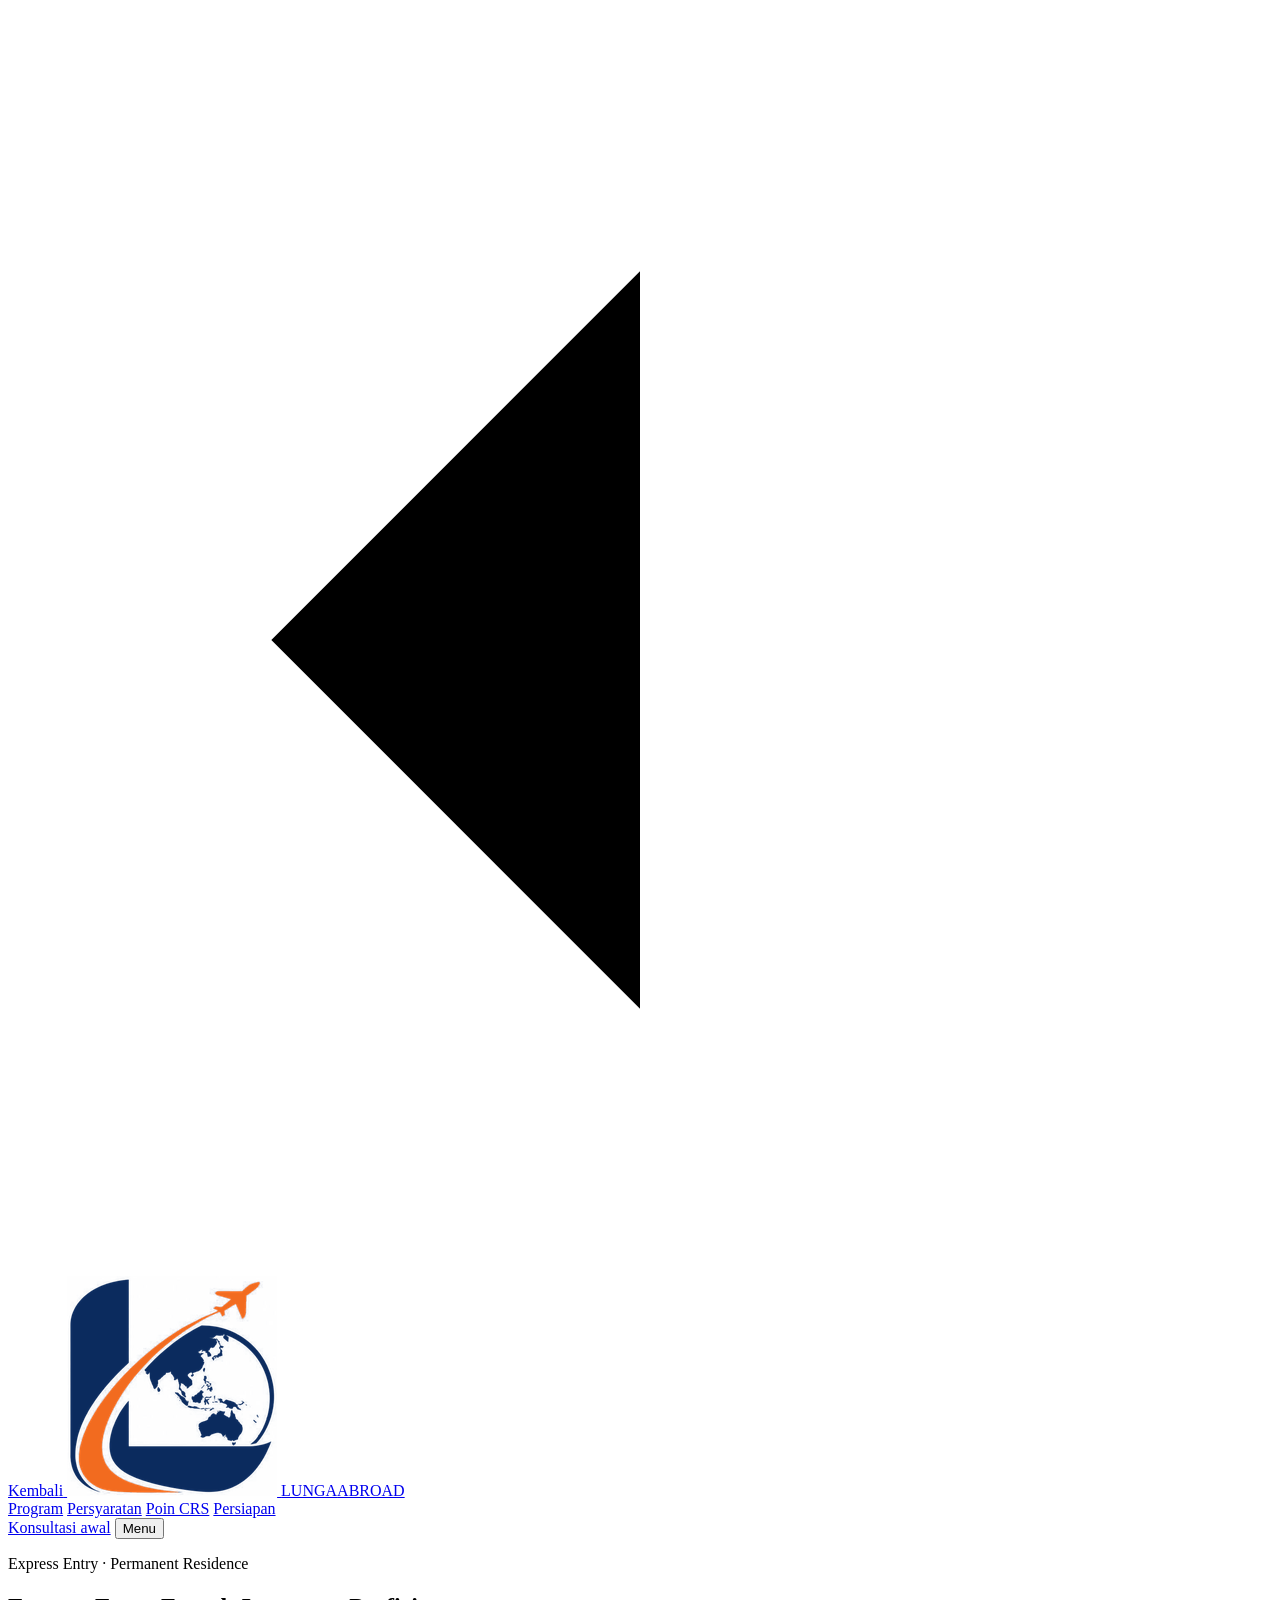
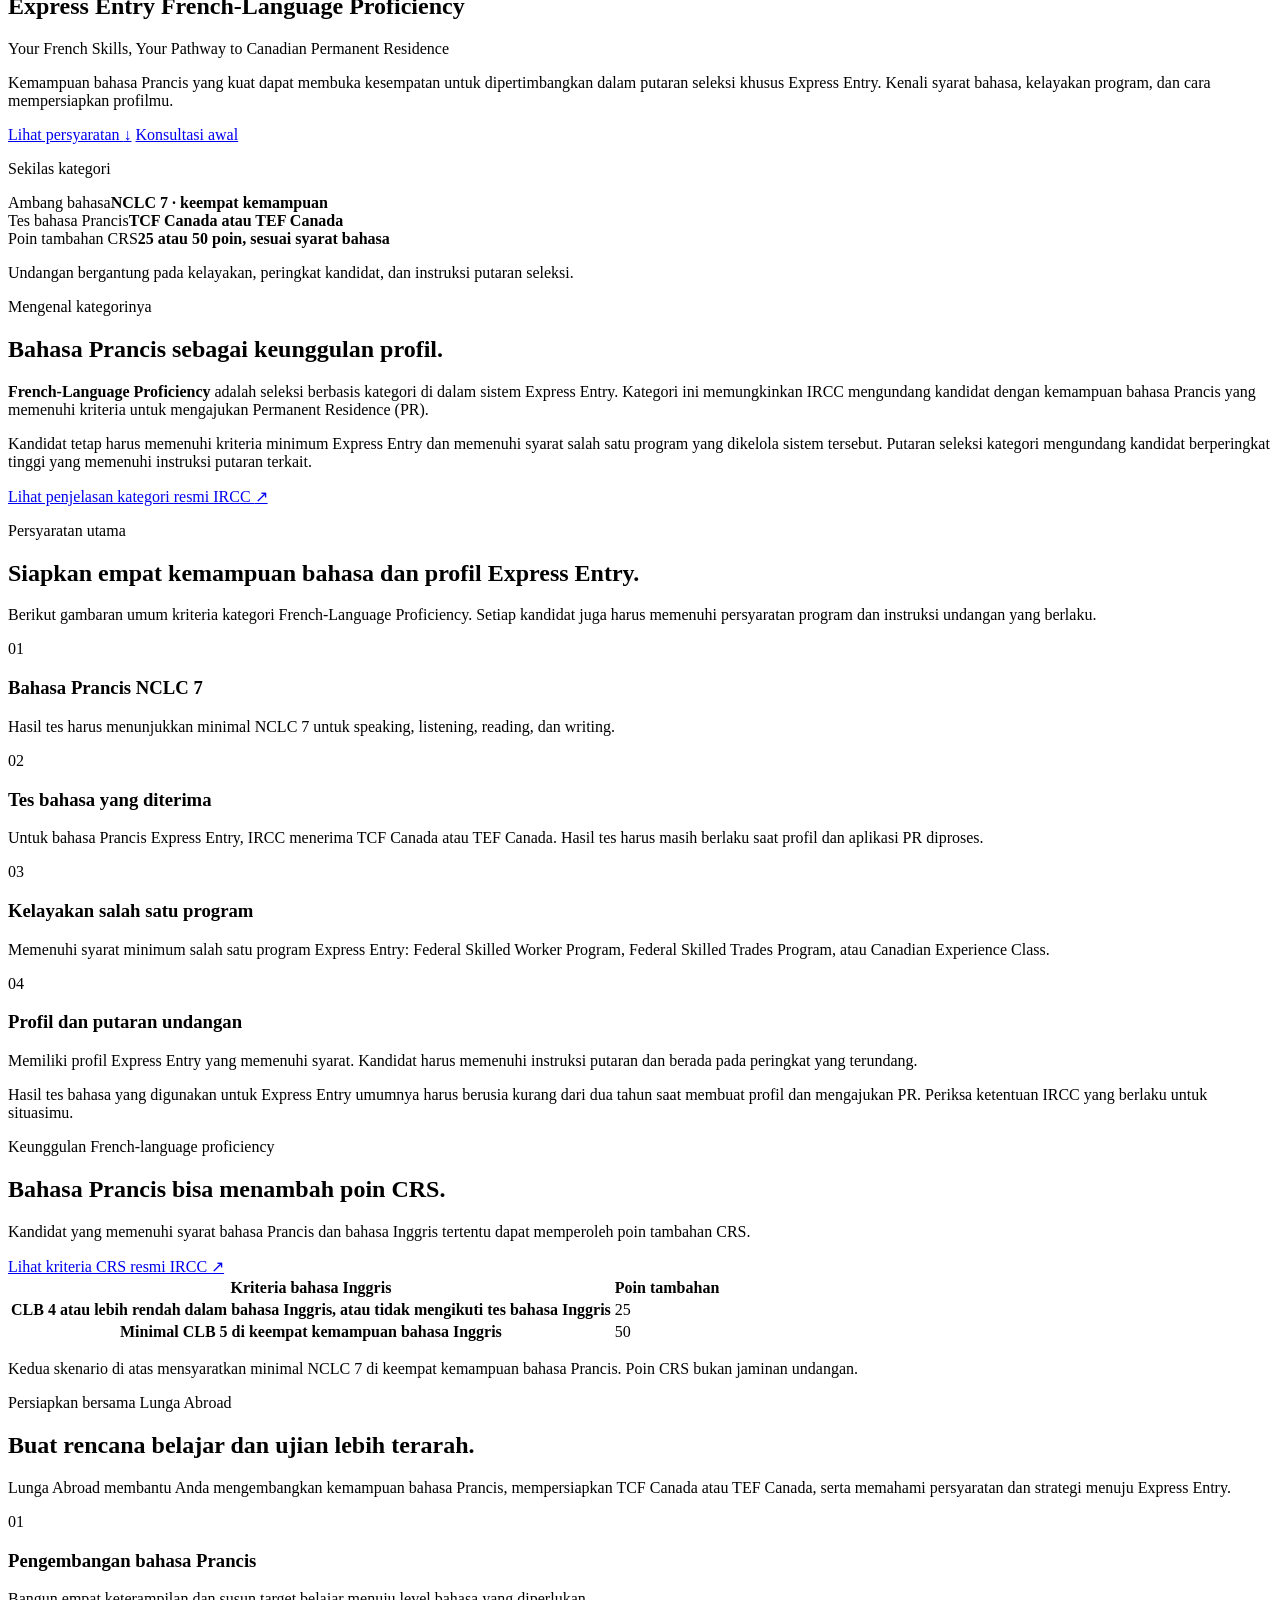
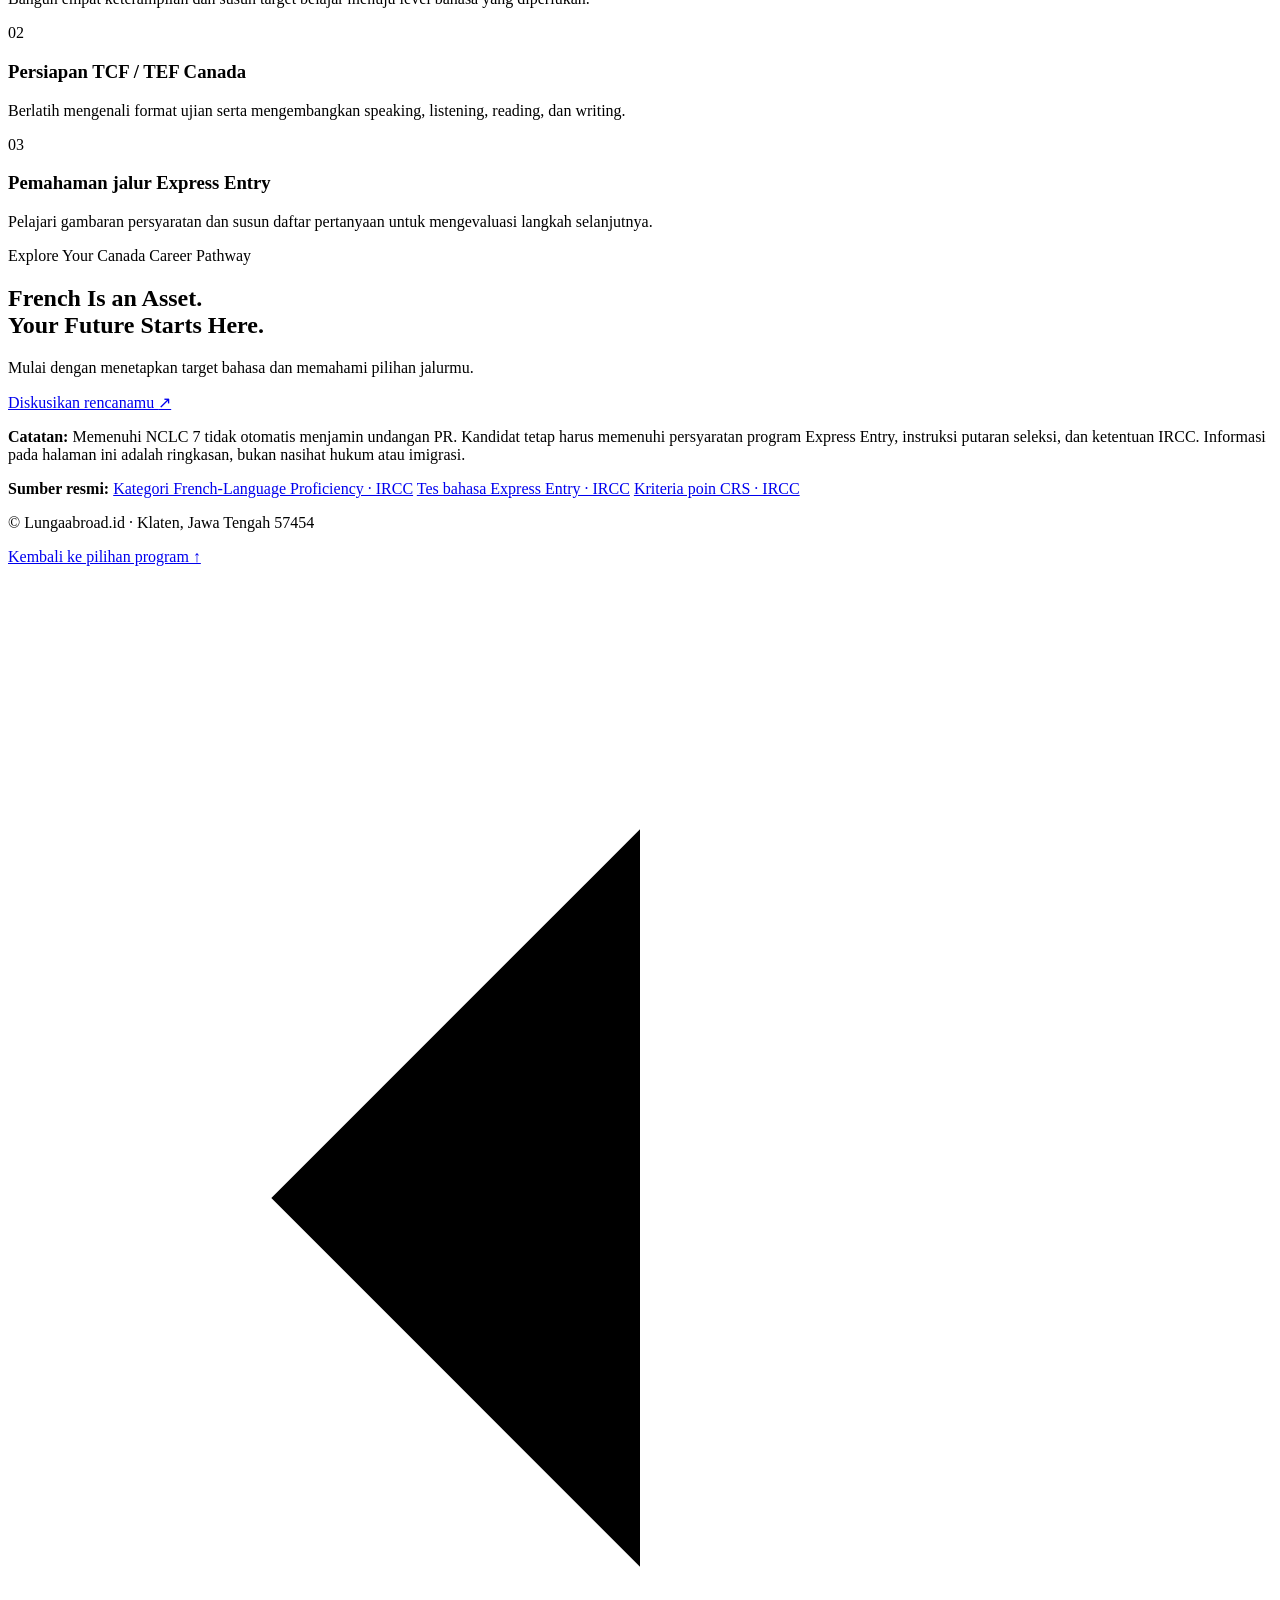
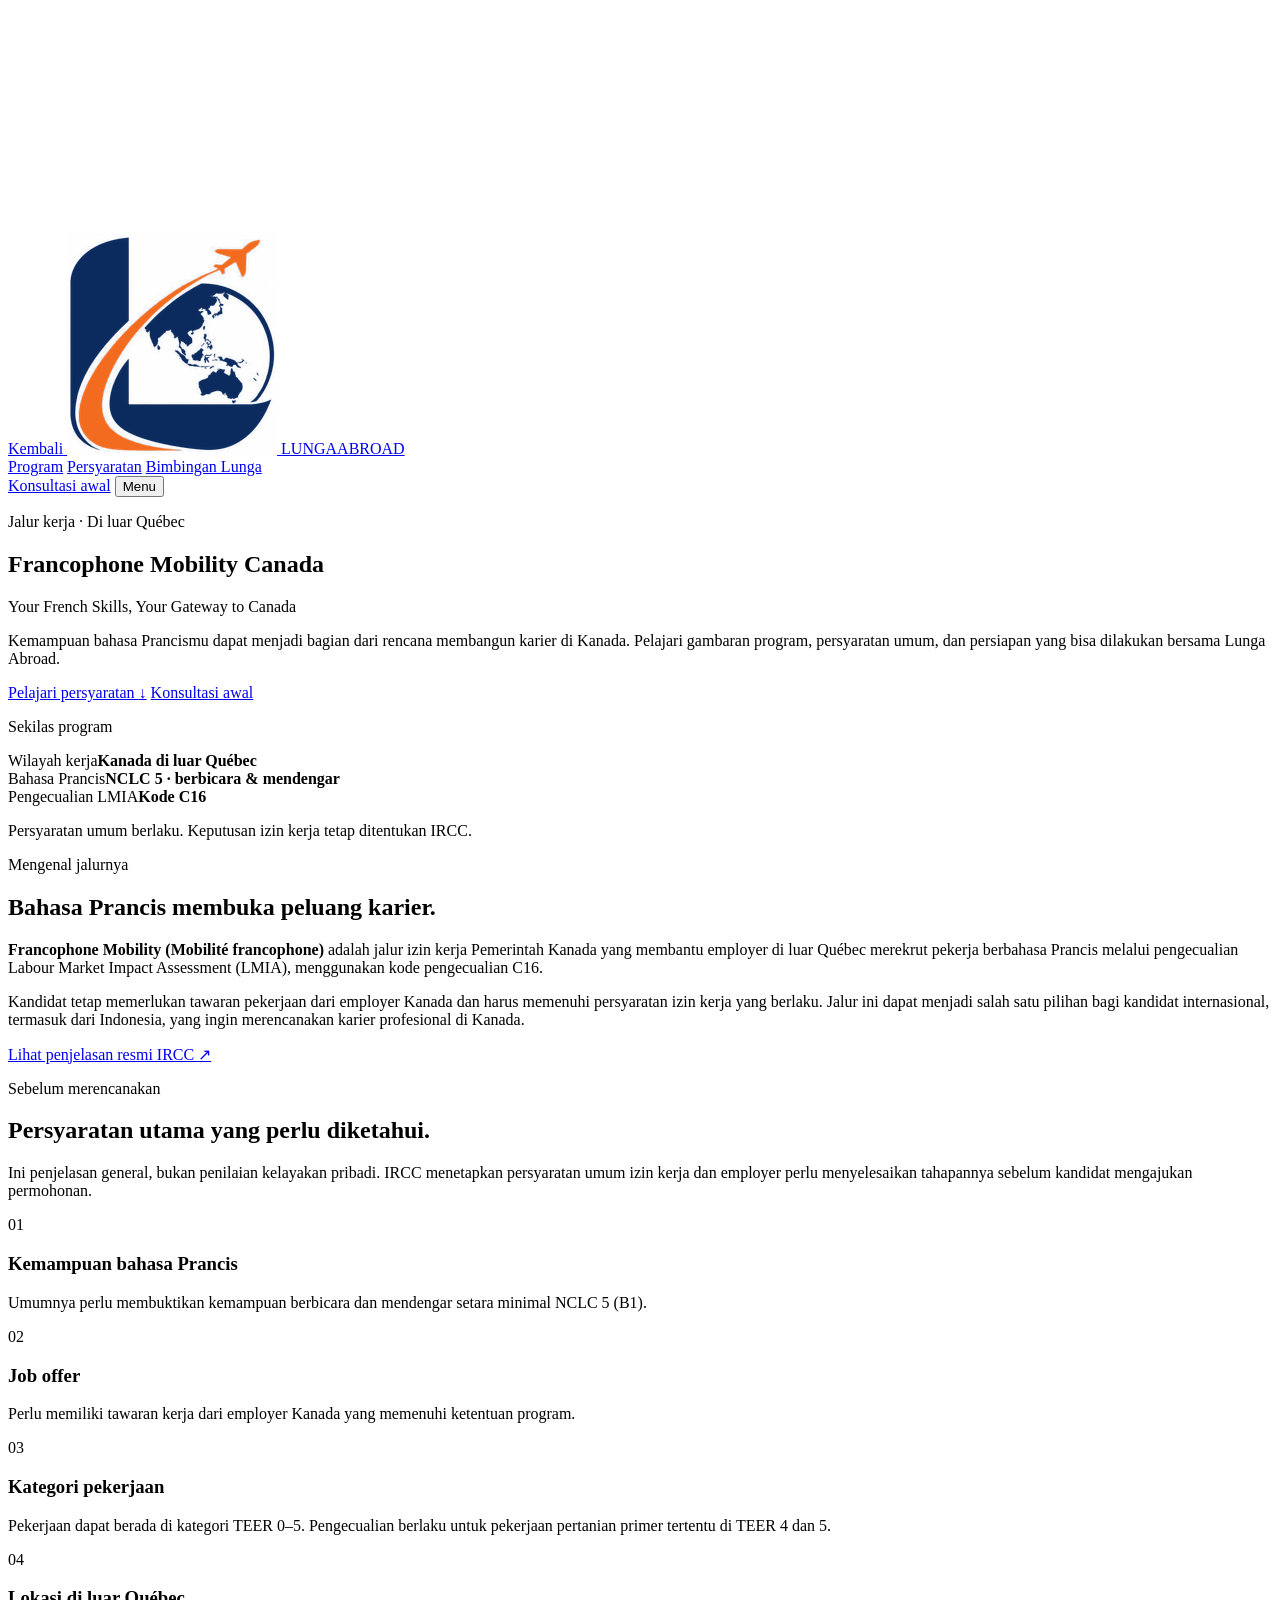
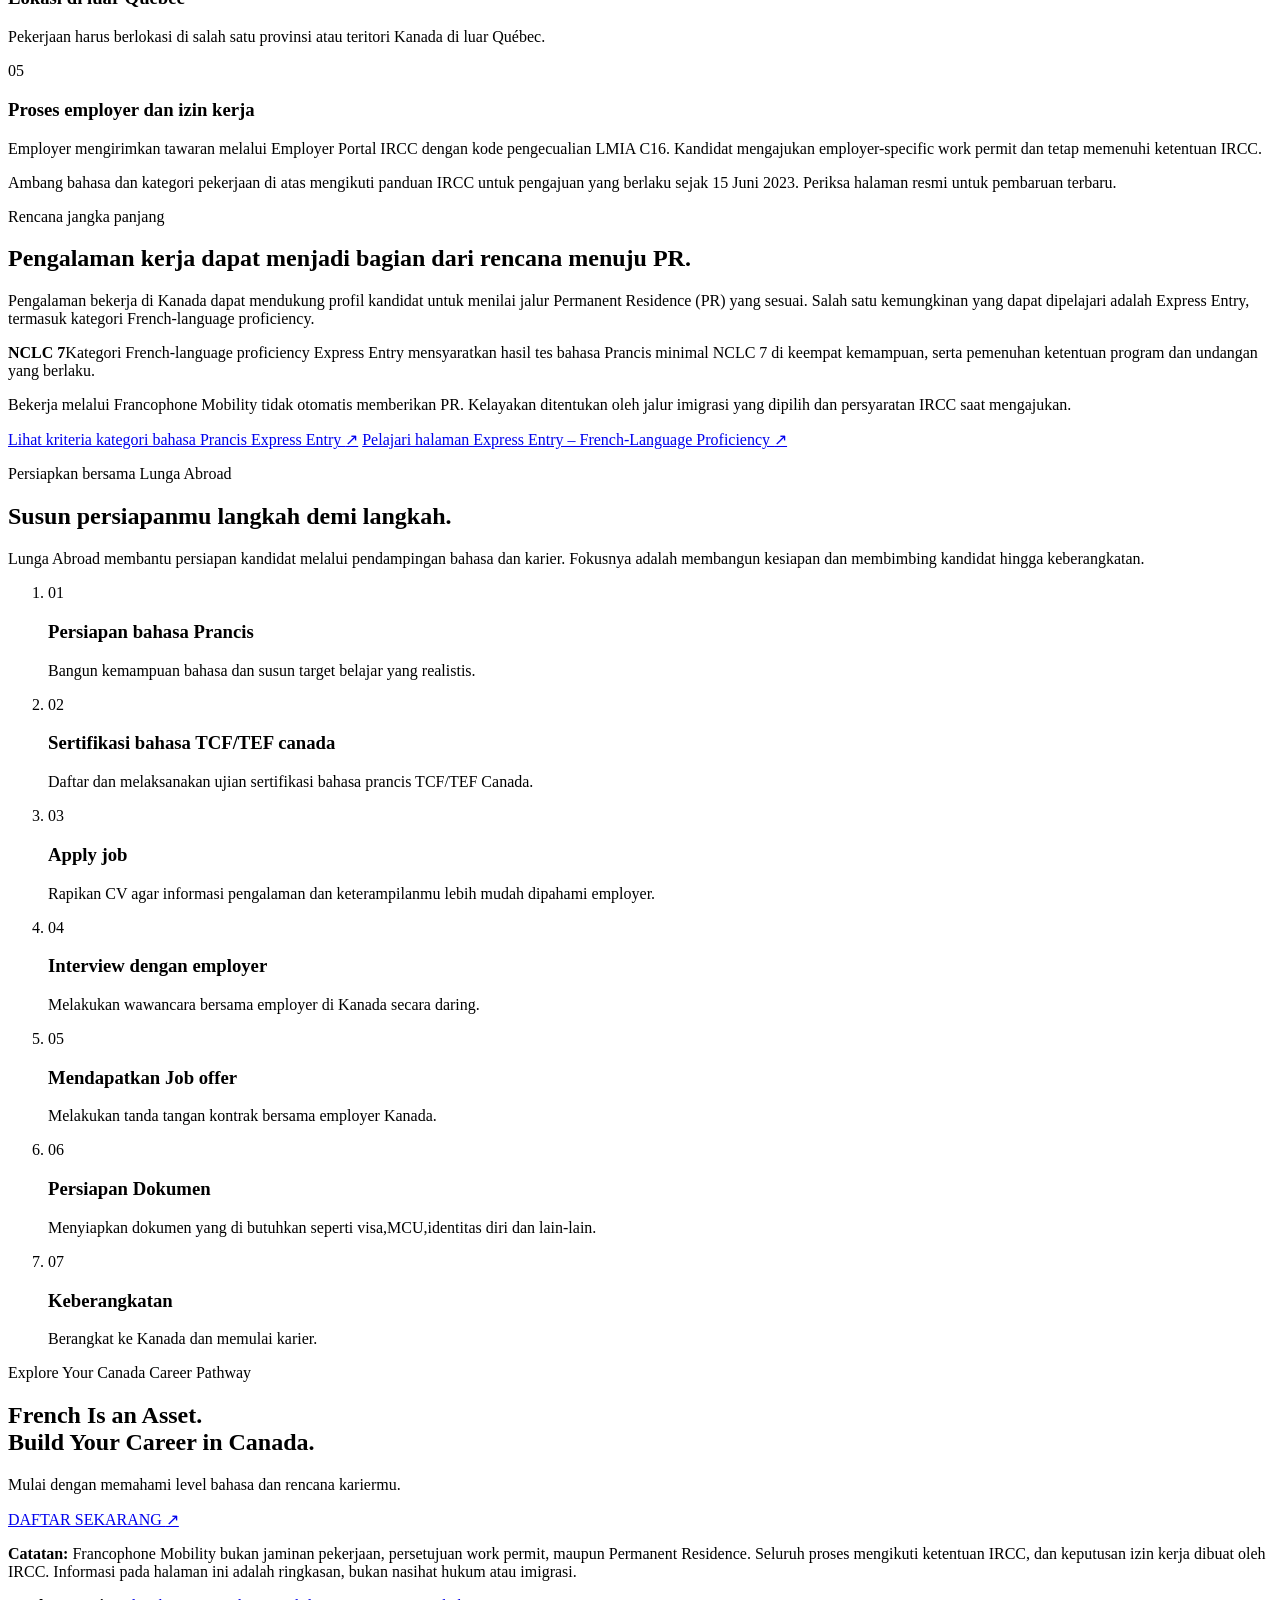
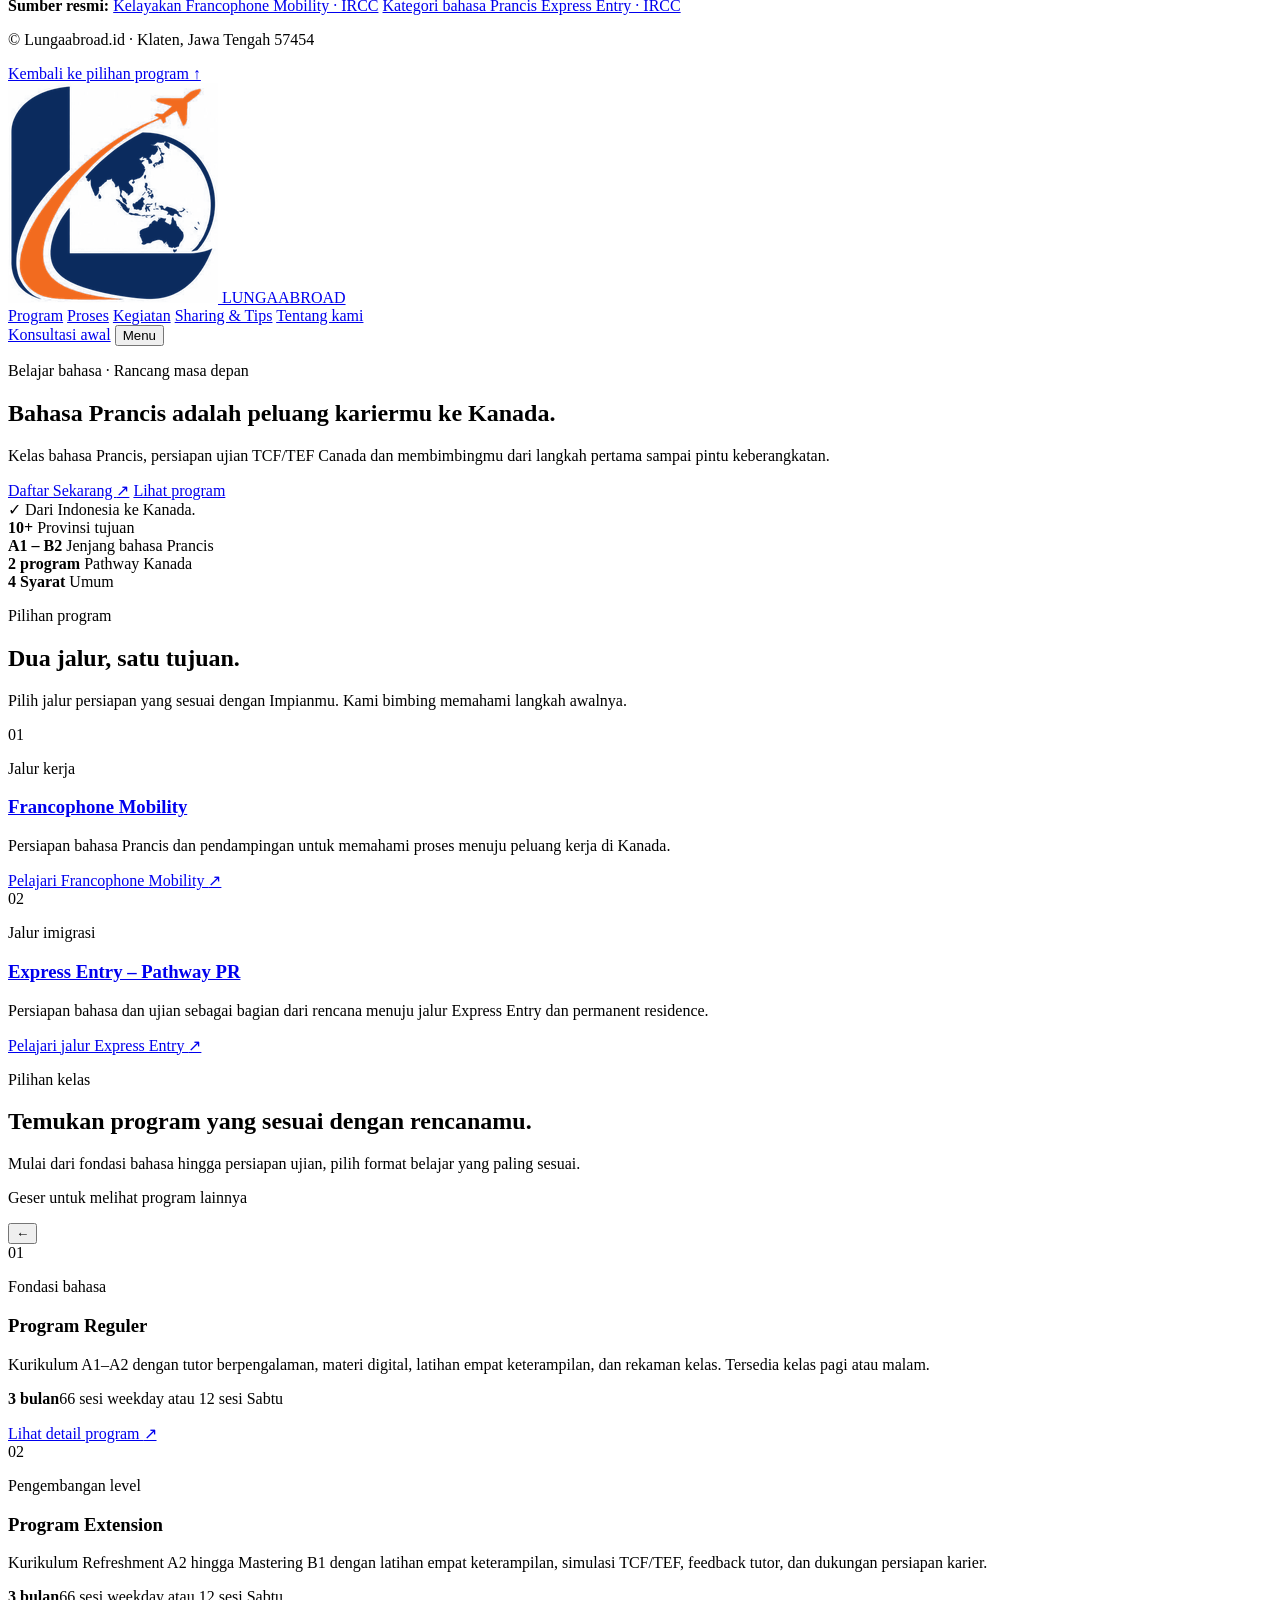
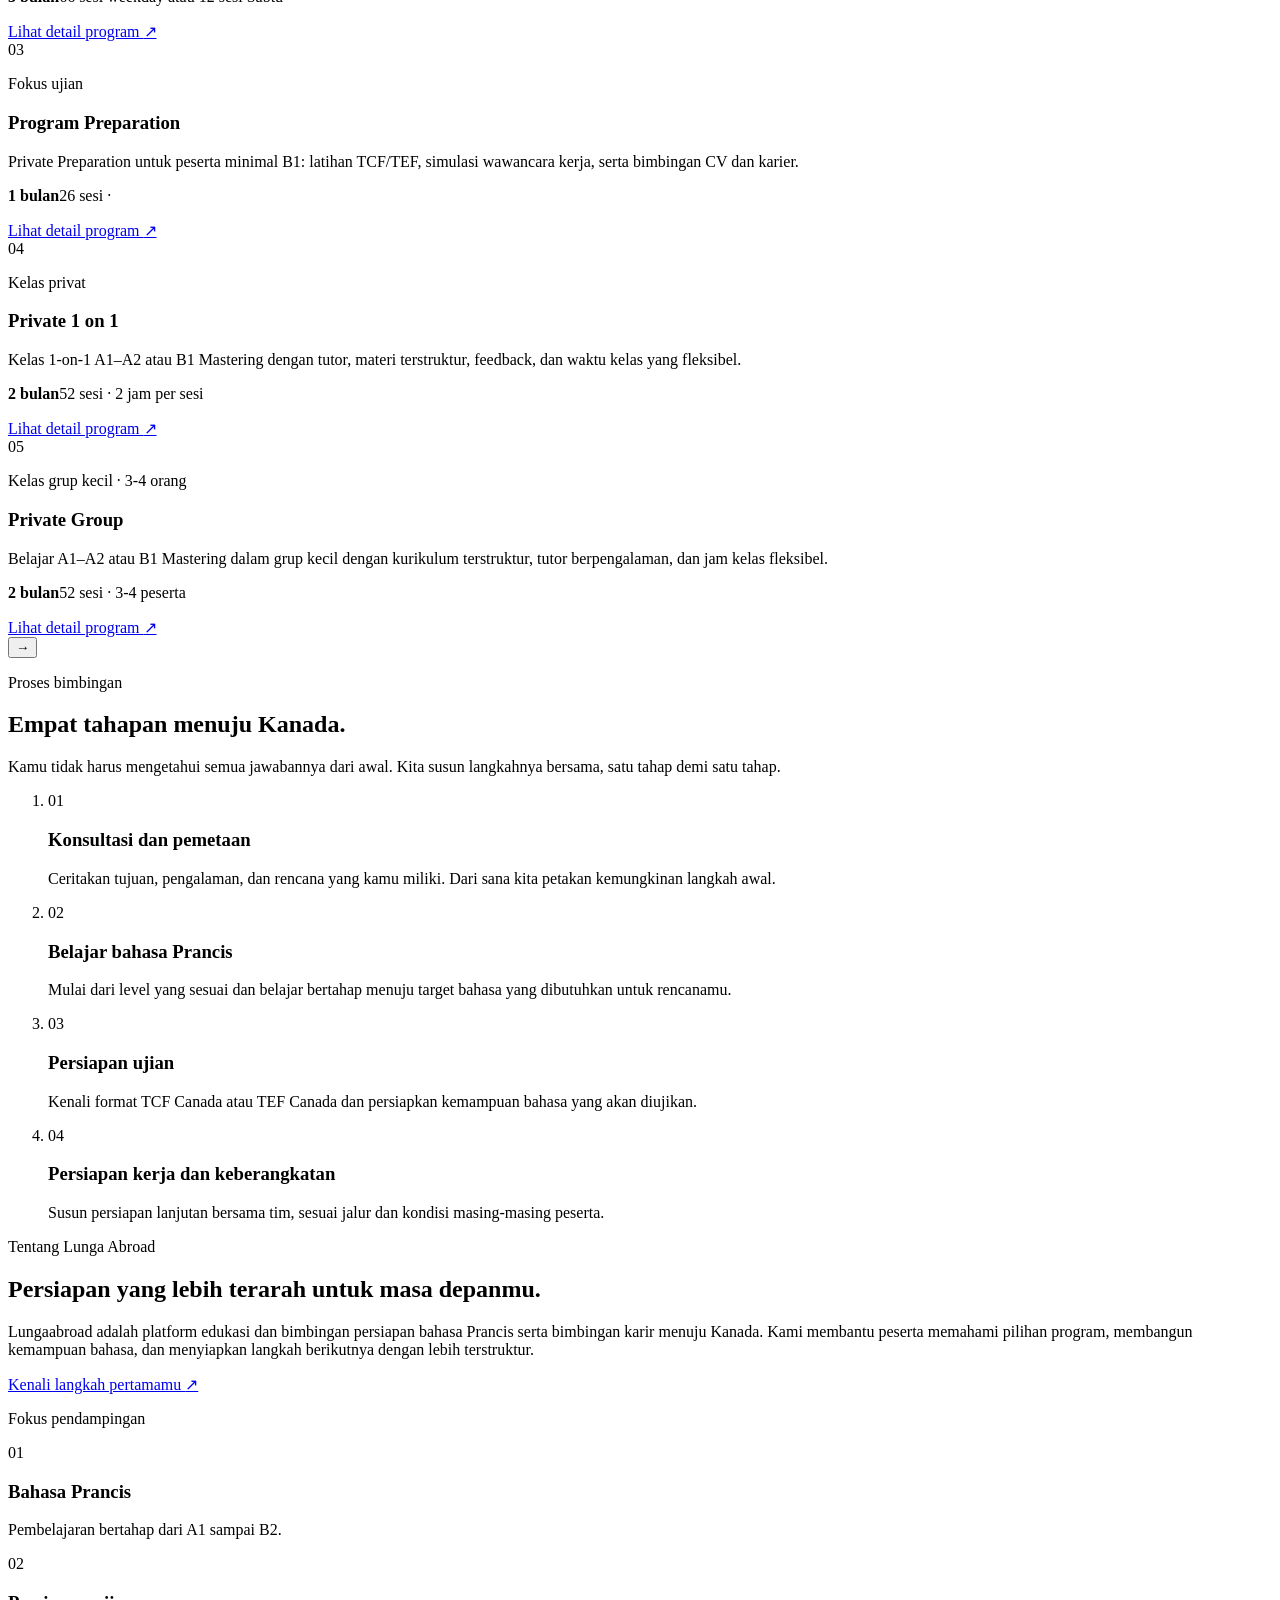
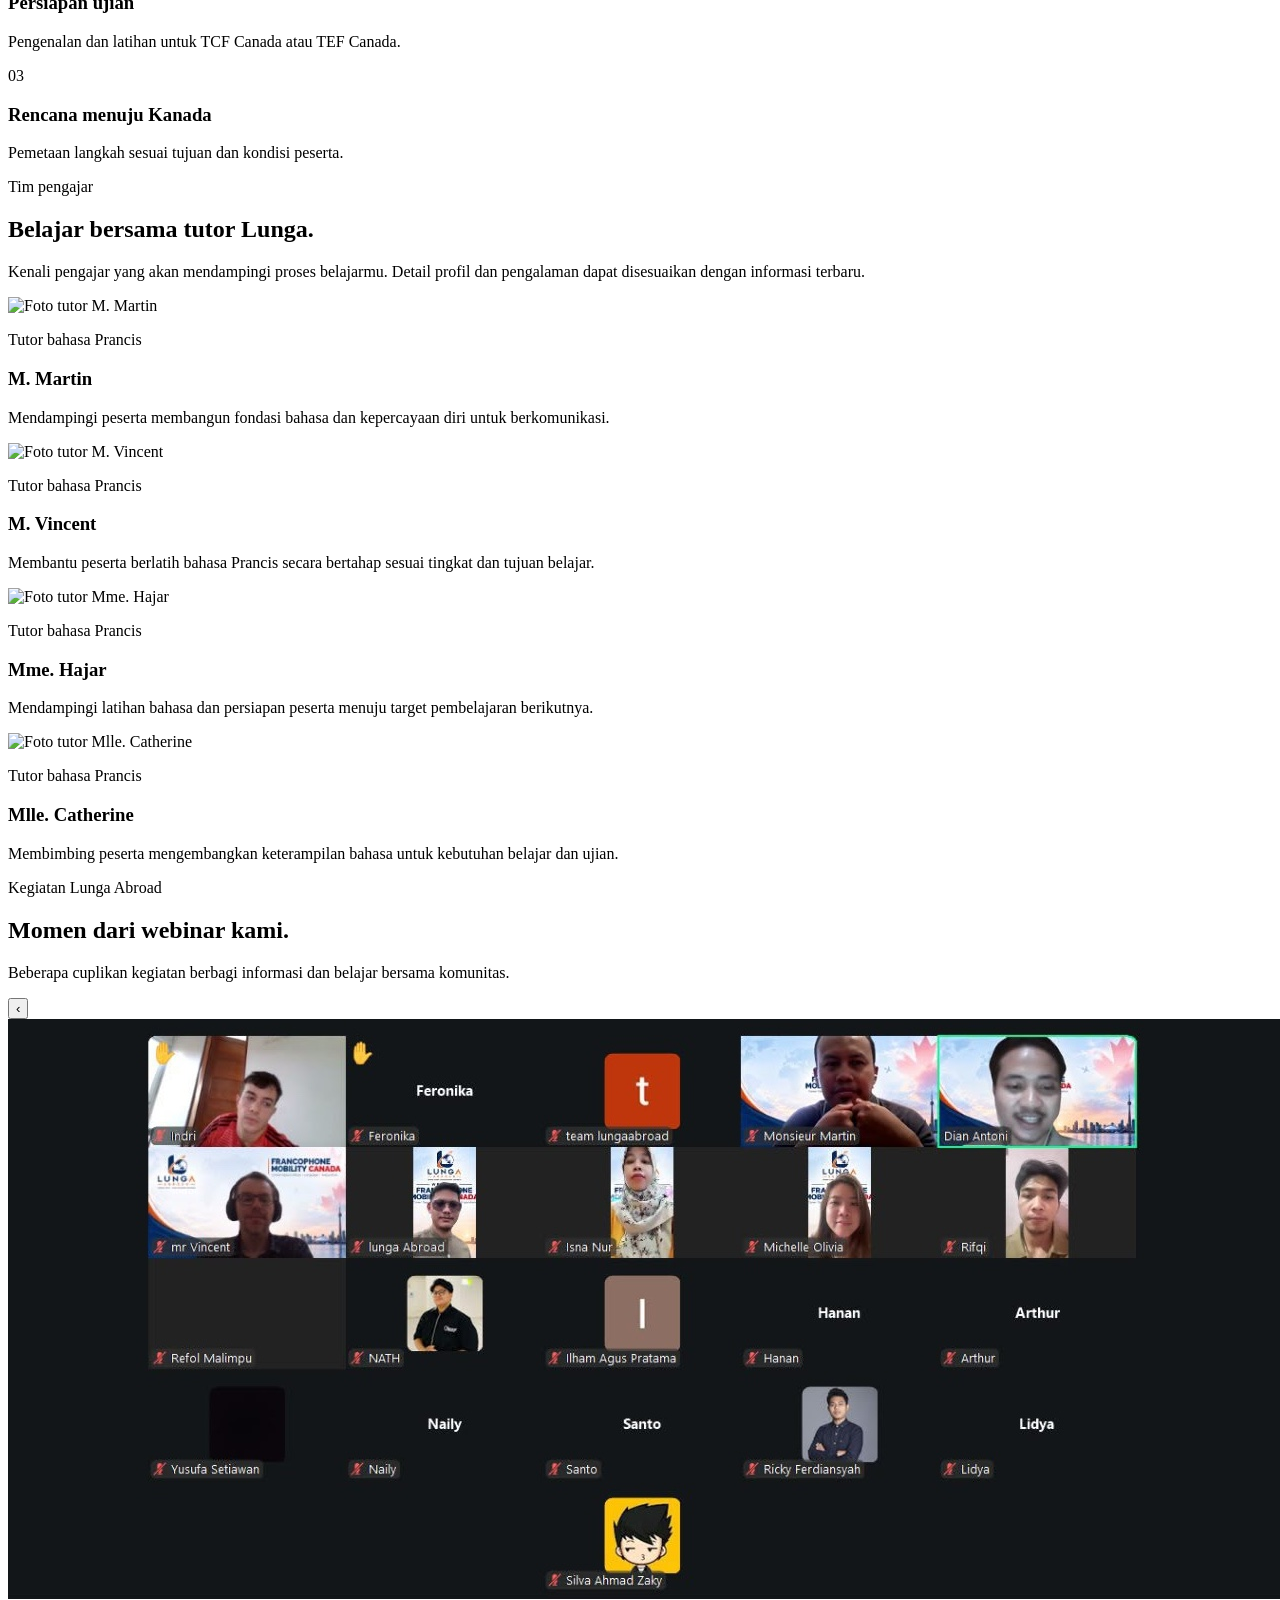
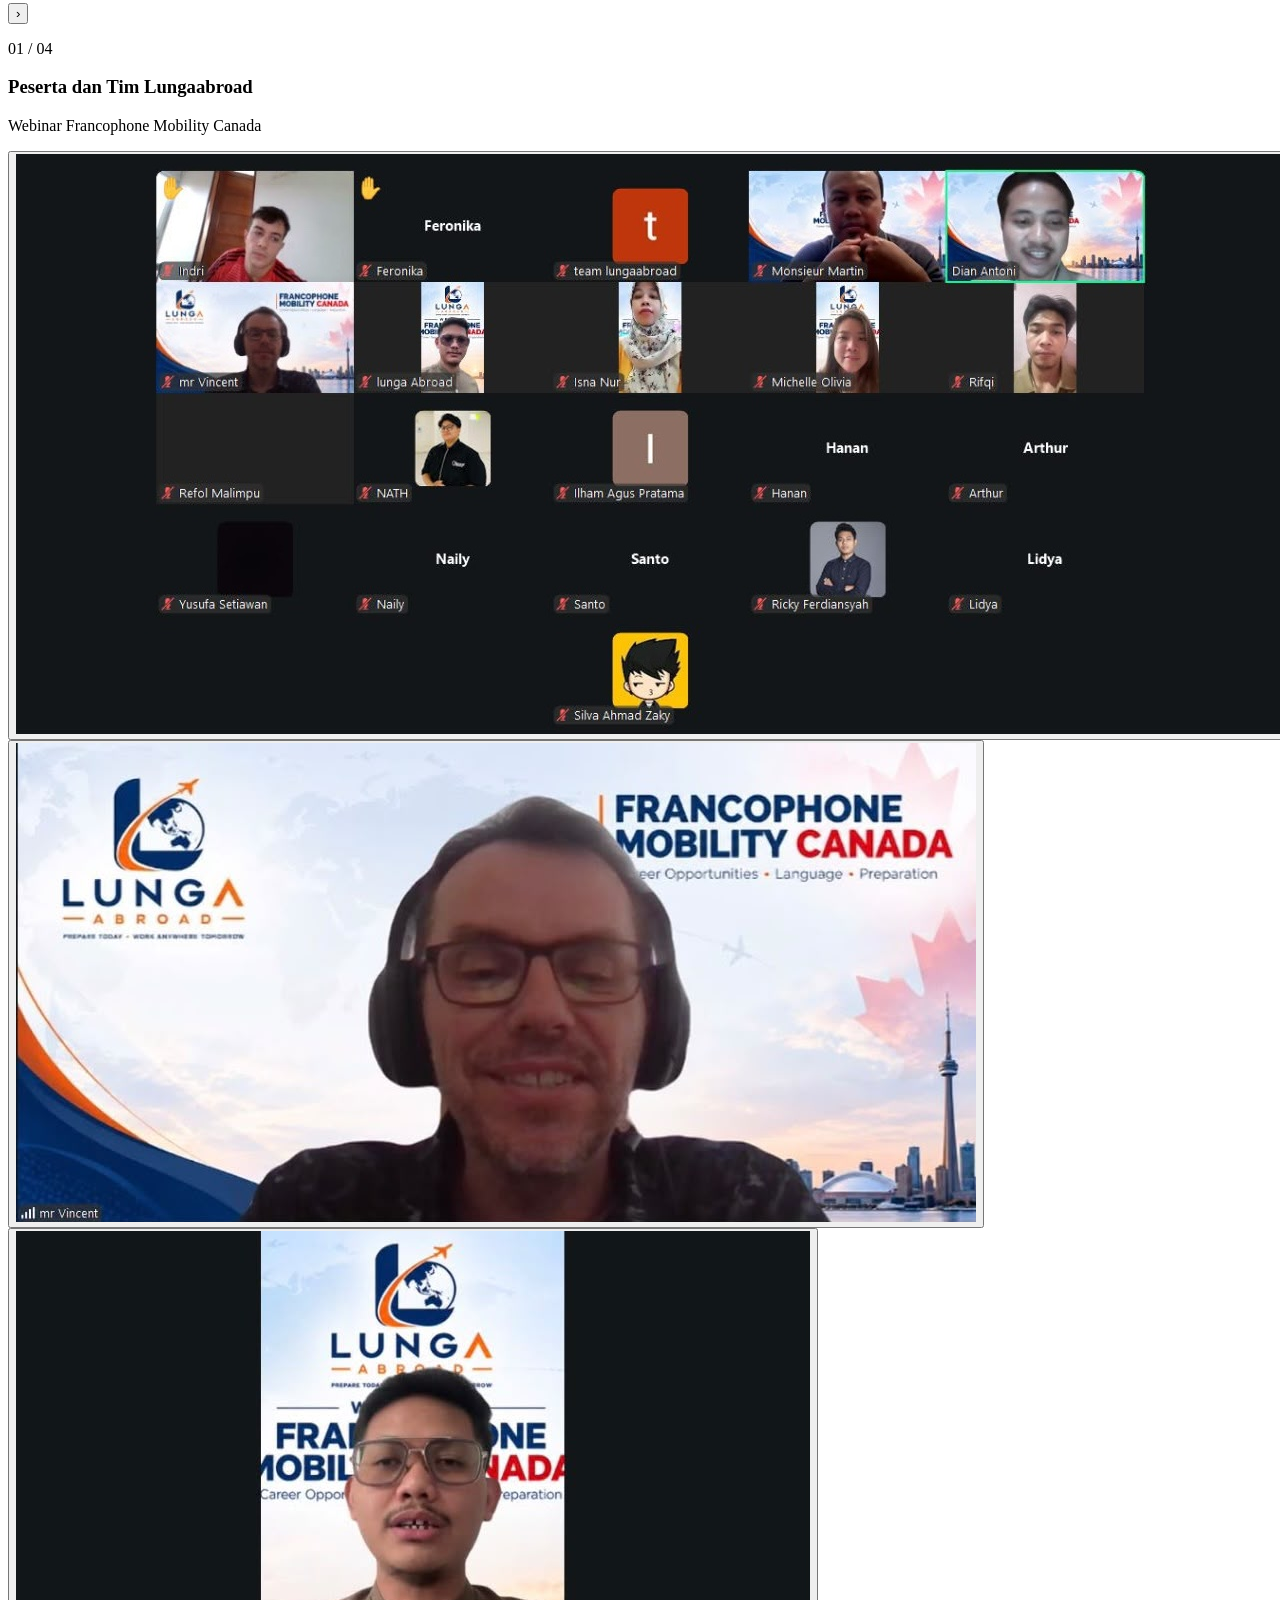
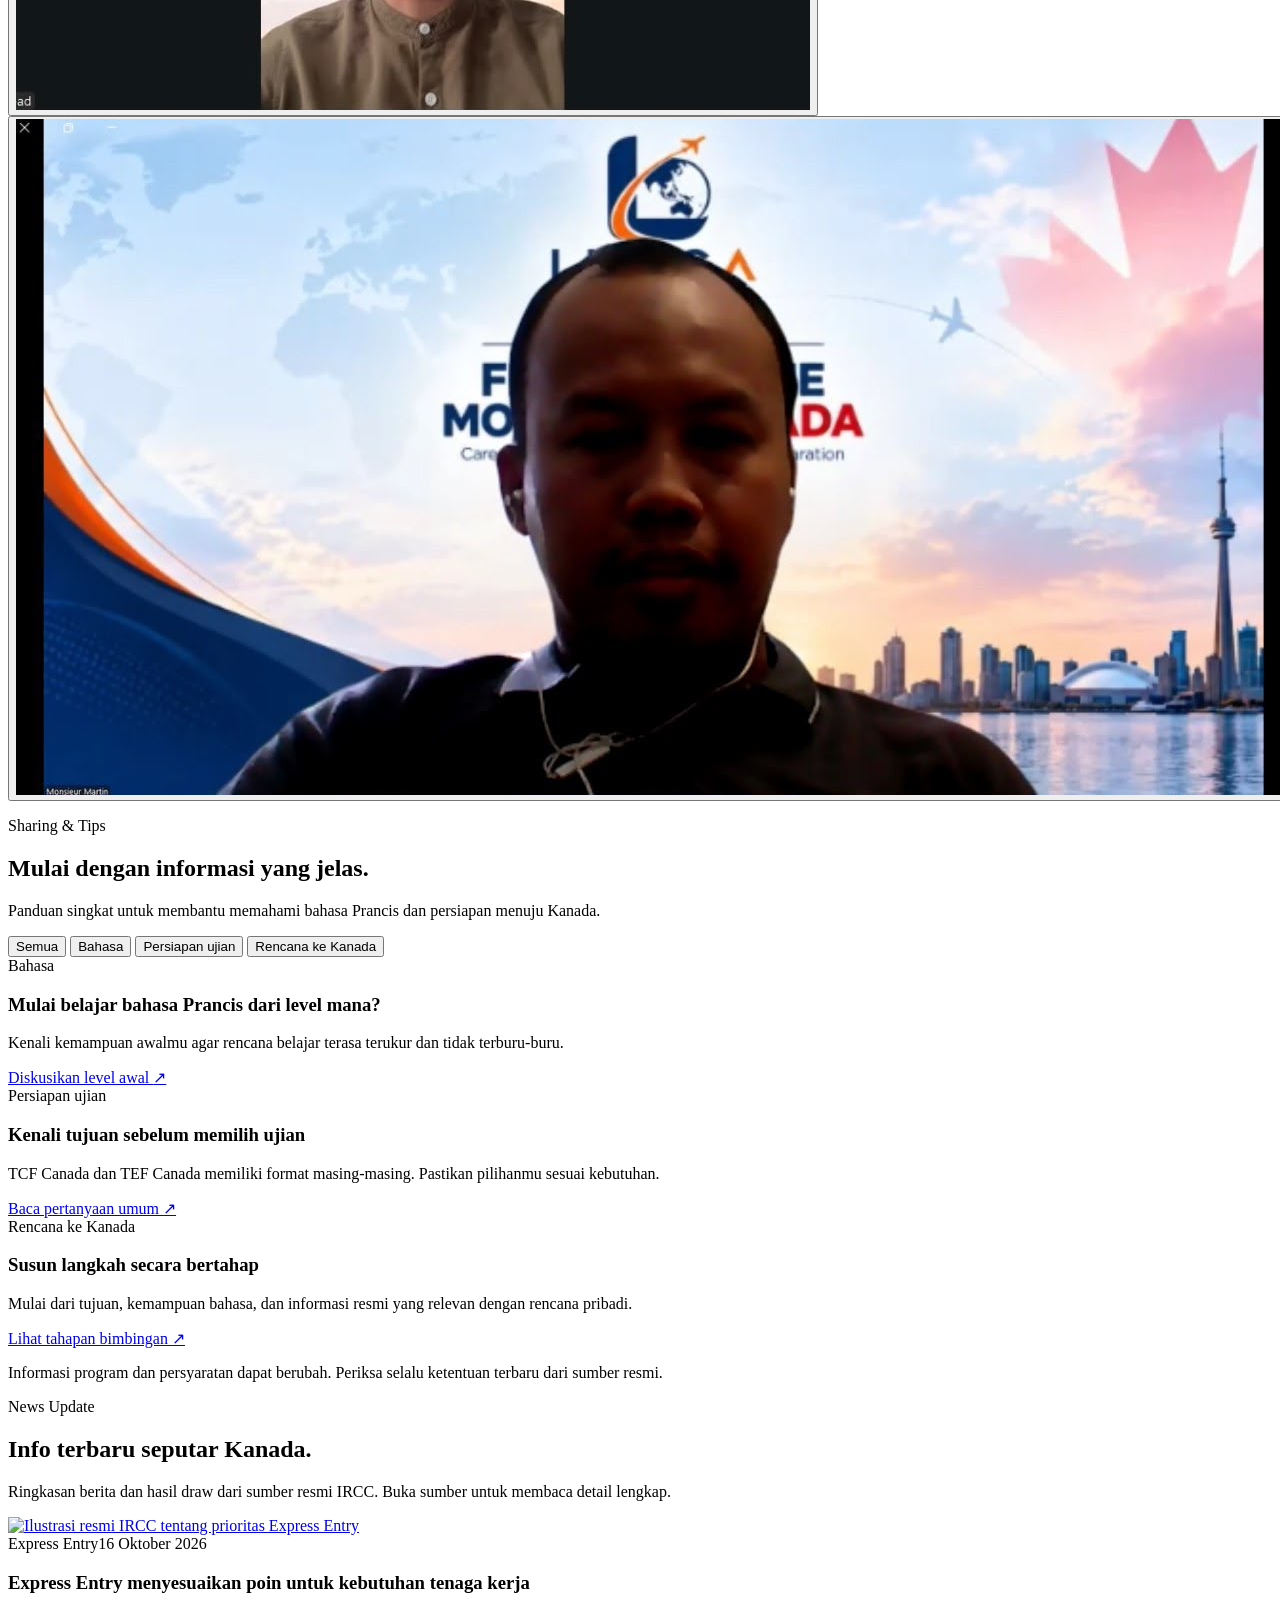
==== express.html @ d10a46b4 "Create express.html" ====
<!DOCTYPE html>
<html lang="id">
<head>
  <meta charset="UTF-8">
  <meta name="viewport" content="width=device-width, initial-scale=1.0">
  <meta name="description" content="Pelajari kategori French-Language Proficiency Express Entry, persyaratan NCLC 7, tes bahasa yang diterima, poin CRS tambahan, dan persiapan bersama Lunga Abroad.">
  <meta name="theme-color" content="#0b1d36">
  <title>Express Entry – French-Language Proficiency — Lunga Abroad</title>
  <link rel="stylesheet" href="./style.css">
</head>
<body id="top">
  <header class="header">
    <div class="container nav">
      <a class="page-back-button" href="index.html#program" data-history-back aria-label="Kembali ke halaman sebelumnya" title="Kembali ke halaman sebelumnya">
        <svg viewBox="0 0 24 24" aria-hidden="true"><path d="M19 12H5M12 19l-7-7 7-7" /></svg>
        <span>Kembali</span>
      </a>
      <a class="logo" href="index.html#top" aria-label="Lunga Abroad, beranda">
        <img class="site-logo-mark" src="assets/img/logo-mark.png" alt="">
        <span class="logo-type"><span class="logo-lunga">LUNGA</span><span class="logo-abroad">ABROAD</span></span>
      </a>
      <nav class="nav-links" aria-label="Navigasi utama">
        <a href="index.html#program">Program</a>
        <a href="#persyaratan">Persyaratan</a>
        <a href="#crs">Poin CRS</a>
        <a href="#persiapan">Persiapan</a>
      </nav>
      <a class="button" href="index.html#kontak">Konsultasi awal</a>
      <button class="menu-toggle" type="button" aria-expanded="false" aria-controls="mobile-menu">Menu</button>
    </div>
    <nav class="mobile-menu" id="mobile-menu" aria-label="Navigasi ponsel" hidden>
      <a href="index.html#program">Program</a>
      <a href="#persyaratan">Persyaratan</a>
      <a href="#crs">Poin CRS</a>
      <a href="#persiapan">Persiapan</a>
      <a href="index.html#kontak">Konsultasi</a>
    </nav>
  </header>

  <main>
    <section class="fm-hero ee-hero">
      <div class="container fm-hero-grid">
        <div class="fm-hero-copy">
          <p class="eyebrow">Express Entry · Permanent Residence</p>
          <h1>Express Entry <span>French-Language Proficiency</span></h1>
          <p class="fm-tagline">Your French Skills, Your Pathway to Canadian Permanent Residence</p>
          <p class="fm-lead">Kemampuan bahasa Prancis yang kuat dapat membuka kesempatan untuk dipertimbangkan dalam putaran seleksi khusus Express Entry. Kenali syarat bahasa, kelayakan program, dan cara mempersiapkan profilmu.</p>
          <div class="fm-hero-actions">
            <a class="button" href="#persyaratan">Lihat persyaratan <span aria-hidden="true">↓</span></a>
            <a class="button button-secondary" href="index.html#kontak">Konsultasi awal</a>
          </div>
        </div>
        <aside class="fm-snapshot ee-snapshot" aria-label="Ringkasan kategori bahasa Prancis Express Entry">
          <p class="fm-snapshot-label">Sekilas kategori</p>
          <div class="fm-snapshot-row"><span>Ambang bahasa</span><strong>NCLC 7 · keempat kemampuan</strong></div>
          <div class="fm-snapshot-row"><span>Tes bahasa Prancis</span><strong>TCF Canada atau TEF Canada</strong></div>
          <div class="fm-snapshot-row"><span>Poin tambahan CRS</span><strong>25 atau 50 poin, sesuai syarat bahasa</strong></div>
          <p class="fm-snapshot-note">Undangan bergantung pada kelayakan, peringkat kandidat, dan instruksi putaran seleksi.</p>
        </aside>
      </div>
    </section>

    <section class="section fm-overview" aria-labelledby="ee-overview-title">
      <div class="container fm-overview-grid">
        <div>
          <p class="eyebrow">Mengenal kategorinya</p>
          <h2 id="ee-overview-title">Bahasa Prancis sebagai <span>keunggulan profil.</span></h2>
        </div>
        <div class="fm-overview-copy">
          <p><strong>French-Language Proficiency</strong> adalah seleksi berbasis kategori di dalam sistem Express Entry. Kategori ini memungkinkan IRCC mengundang kandidat dengan kemampuan bahasa Prancis yang memenuhi kriteria untuk mengajukan Permanent Residence (PR).</p>
          <p>Kandidat tetap harus memenuhi kriteria minimum Express Entry dan memenuhi syarat salah satu program yang dikelola sistem tersebut. Putaran seleksi kategori mengundang kandidat berperingkat tinggi yang memenuhi instruksi putaran terkait.</p>
          <a class="fm-inline-link" href="https://www.canada.ca/en/immigration-refugees-citizenship/services/immigrate-canada/express-entry/rounds-invitations/category-based-selection.html" target="_blank" rel="noopener noreferrer">Lihat penjelasan kategori resmi IRCC <span aria-hidden="true">↗</span></a>
        </div>
      </div>
    </section>

    <section class="section fm-requirements" id="persyaratan" aria-labelledby="ee-requirements-title">
      <div class="container">
        <div class="section-heading">
          <p class="eyebrow">Persyaratan utama</p>
          <h2 id="ee-requirements-title">Siapkan empat kemampuan bahasa <span>dan profil Express Entry.</span></h2>
          <p>Berikut gambaran umum kriteria kategori French-Language Proficiency. Setiap kandidat juga harus memenuhi persyaratan program dan instruksi undangan yang berlaku.</p>
        </div>
        <div class="fm-requirement-list ee-requirement-list">
          <article class="fm-requirement-card"><span>01</span><div><h3>Bahasa Prancis NCLC 7</h3><p>Hasil tes harus menunjukkan minimal NCLC 7 untuk speaking, listening, reading, dan writing.</p></div></article>
          <article class="fm-requirement-card"><span>02</span><div><h3>Tes bahasa yang diterima</h3><p>Untuk bahasa Prancis Express Entry, IRCC menerima TCF Canada atau TEF Canada. Hasil tes harus masih berlaku saat profil dan aplikasi PR diproses.</p></div></article>
          <article class="fm-requirement-card"><span>03</span><div><h3>Kelayakan salah satu program</h3><p>Memenuhi syarat minimum salah satu program Express Entry: Federal Skilled Worker Program, Federal Skilled Trades Program, atau Canadian Experience Class.</p></div></article>
          <article class="fm-requirement-card"><span>04</span><div><h3>Profil dan putaran undangan</h3><p>Memiliki profil Express Entry yang memenuhi syarat. Kandidat harus memenuhi instruksi putaran dan berada pada peringkat yang terundang.</p></div></article>
        </div>
        <p class="fm-source-note">Hasil tes bahasa yang digunakan untuk Express Entry umumnya harus berusia kurang dari dua tahun saat membuat profil dan mengajukan PR. Periksa ketentuan IRCC yang berlaku untuk situasimu.</p>
      </div>
    </section>

    <section class="section ee-crs-section" id="crs" aria-labelledby="ee-crs-title">
      <div class="container ee-crs-layout">
        <div class="ee-crs-copy">
          <p class="eyebrow">Keunggulan French-language proficiency</p>
          <h2 id="ee-crs-title">Bahasa Prancis bisa menambah <span>poin CRS.</span></h2>
          <p>Kandidat yang memenuhi syarat bahasa Prancis dan bahasa Inggris tertentu dapat memperoleh poin tambahan CRS.</p>
          <a class="fm-inline-link fm-inline-link-light" href="https://www.canada.ca/en/immigration-refugees-citizenship/services/immigrate-canada/express-entry/check-score/crs-criteria.html" target="_blank" rel="noopener noreferrer">Lihat kriteria CRS resmi IRCC <span aria-hidden="true">↗</span></a>
        </div>
        <div class="ee-crs-table-wrap">
          <table class="ee-crs-table">
            <thead><tr><th scope="col">Kriteria bahasa Inggris</th><th scope="col">Poin tambahan</th></tr></thead>
            <tbody>
              <tr><th scope="row">CLB 4 atau lebih rendah dalam bahasa Inggris, atau tidak mengikuti tes bahasa Inggris</th><td>25</td></tr>
              <tr><th scope="row">Minimal CLB 5 di keempat kemampuan bahasa Inggris</th><td>50</td></tr>
            </tbody>
          </table>
          <p class="ee-crs-footnote">Kedua skenario di atas mensyaratkan minimal NCLC 7 di keempat kemampuan bahasa Prancis. Poin CRS bukan jaminan undangan.</p>
        </div>
      </div>
    </section>

    <section class="section fm-support" id="persiapan" aria-labelledby="ee-support-title">
      <div class="container">
        <div class="section-heading">
          <p class="eyebrow">Persiapkan bersama Lunga Abroad</p>
          <h2 id="ee-support-title">Buat rencana belajar dan ujian <span>lebih terarah.</span></h2>
          <p>Lunga Abroad membantu Anda mengembangkan kemampuan bahasa Prancis, mempersiapkan TCF Canada atau TEF Canada, serta memahami persyaratan dan strategi menuju Express Entry.</p>
        </div>
        <div class="ee-support-grid">
          <article class="ee-support-card"><span>01</span><h3>Pengembangan bahasa Prancis</h3><p>Bangun empat keterampilan dan susun target belajar menuju level bahasa yang diperlukan.</p></article>
          <article class="ee-support-card"><span>02</span><h3>Persiapan TCF / TEF Canada</h3><p>Berlatih mengenali format ujian serta mengembangkan speaking, listening, reading, dan writing.</p></article>
          <article class="ee-support-card"><span>03</span><h3>Pemahaman jalur Express Entry</h3><p>Pelajari gambaran persyaratan dan susun daftar pertanyaan untuk mengevaluasi langkah selanjutnya.</p></article>
        </div>
      </div>
    </section>

    <section class="section ee-final-cta">
      <div class="container fm-final-cta-inner">
        <div><p class="eyebrow">Explore Your Canada Career Pathway</p><h2>French Is an Asset.<br><span>Your Future Starts Here.</span></h2><p>Mulai dengan menetapkan target bahasa dan memahami pilihan jalurmu.</p></div>
        <a class="button" href="index.html#kontak">Diskusikan rencanamu <span aria-hidden="true">↗</span></a>
      </div>
    </section>

    <section class="fm-disclaimer" aria-label="Catatan penting dan sumber resmi">
      <div class="container">
        <p><strong>Catatan:</strong> Memenuhi NCLC 7 tidak otomatis menjamin undangan PR. Kandidat tetap harus memenuhi persyaratan program Express Entry, instruksi putaran seleksi, dan ketentuan IRCC. Informasi pada halaman ini adalah ringkasan, bukan nasihat hukum atau imigrasi.</p>
        <p class="fm-official-links"><strong>Sumber resmi:</strong>
          <a href="https://www.canada.ca/en/immigration-refugees-citizenship/services/immigrate-canada/express-entry/rounds-invitations/category-based-selection.html" target="_blank" rel="noopener noreferrer">Kategori French-Language Proficiency · IRCC</a>
          <a href="https://www.canada.ca/en/immigration-refugees-citizenship/services/immigrate-canada/express-entry/documents/language-test.html" target="_blank" rel="noopener noreferrer">Tes bahasa Express Entry · IRCC</a>
          <a href="https://www.canada.ca/en/immigration-refugees-citizenship/services/immigrate-canada/express-entry/check-score/crs-criteria.html" target="_blank" rel="noopener noreferrer">Kriteria poin CRS · IRCC</a>
        </p>
      </div>
    </section>
  </main>

  <footer class="site-footer">
    <div class="container footer-content">
      <p>© <span id="current-year"></span> Lungaabroad.id · Klaten, Jawa Tengah 57454</p>
      <a href="index.html#program">Kembali ke pilihan program ↑</a>
    </div>
  </footer>
  <script src="./script.js"></script>
</body>
</html>

<!DOCTYPE html>
<html lang="id">
<head>
  <meta charset="UTF-8">
  <meta name="viewport" content="width=device-width, initial-scale=1.0">
  <meta name="description" content="Pelajari program Francophone Mobility Canada, persyaratan umum, peluang karier, dan pendampingan persiapan bersama Lunga Abroad.">
  <meta name="theme-color" content="#0b1d36">
  <title>Francophone Mobility Canada — Lunga Abroad</title>
  <link rel="stylesheet" href="./style.css">
</head>
<body id="top">
  <header class="header">
    <div class="container nav">
      <a class="page-back-button" href="index.html#program" data-history-back aria-label="Kembali ke halaman sebelumnya" title="Kembali ke halaman sebelumnya">
        <svg viewBox="0 0 24 24" aria-hidden="true"><path d="M19 12H5M12 19l-7-7 7-7" /></svg>
        <span>Kembali</span>
      </a>
      <a class="logo" href="index.html#top" aria-label="Lunga Abroad, beranda">
        <img class="site-logo-mark" src="assets/img/logo-mark.png" alt="">
        <span class="logo-type"><span class="logo-lunga">LUNGA</span><span class="logo-abroad">ABROAD</span></span>
      </a>
      <nav class="nav-links" aria-label="Navigasi utama">
        <a href="index.html#program">Program</a>
        <a href="#persyaratan">Persyaratan</a>
        <a href="#bimbingan">Bimbingan Lunga</a>
      </nav>
      <a class="button" href="index.html#kontak">Konsultasi awal</a>
      <button class="menu-toggle" type="button" aria-expanded="false" aria-controls="mobile-menu">Menu</button>
    </div>
    <nav class="mobile-menu" id="mobile-menu" aria-label="Navigasi ponsel" hidden>
      <a href="index.html#program">Program</a>
      <a href="#persyaratan">Persyaratan</a>
      <a href="#bimbingan">Bimbingan Lunga</a>
      <a href="index.html#kontak">Konsultasi</a>
    </nav>
  </header>

  <main>
    <section class="fm-hero">
      <div class="container fm-hero-grid">
        <div class="fm-hero-copy">
          <p class="eyebrow">Jalur kerja · Di luar Québec</p>
          <h1>Francophone Mobility <span>Canada</span></h1>
          <p class="fm-tagline">Your French Skills, Your Gateway to Canada</p>
          <p class="fm-lead">Kemampuan bahasa Prancismu dapat menjadi bagian dari rencana membangun karier di Kanada. Pelajari gambaran program, persyaratan umum, dan persiapan yang bisa dilakukan bersama Lunga Abroad.</p>
          <div class="fm-hero-actions">
            <a class="button" href="#persyaratan">Pelajari persyaratan <span aria-hidden="true">↓</span></a>
            <a class="button button-secondary" href="index.html#kontak">Konsultasi awal</a>
          </div>
        </div>
        <aside class="fm-snapshot" aria-label="Ringkasan program Francophone Mobility">
          <p class="fm-snapshot-label">Sekilas program</p>
          <div class="fm-snapshot-row"><span>Wilayah kerja</span><strong>Kanada di luar Québec</strong></div>
          <div class="fm-snapshot-row"><span>Bahasa Prancis</span><strong>NCLC 5 · berbicara &amp; mendengar</strong></div>
          <div class="fm-snapshot-row"><span>Pengecualian LMIA</span><strong>Kode C16</strong></div>
          <p class="fm-snapshot-note">Persyaratan umum berlaku. Keputusan izin kerja tetap ditentukan IRCC.</p>
        </aside>
      </div>
    </section>

    <section class="section fm-overview" aria-labelledby="fm-overview-title">
      <div class="container fm-overview-grid">
        <div>
          <p class="eyebrow">Mengenal jalurnya</p>
          <h2 id="fm-overview-title">Bahasa Prancis membuka <span>peluang karier.</span></h2>
        </div>
        <div class="fm-overview-copy">
          <p><strong>Francophone Mobility (Mobilité francophone)</strong> adalah jalur izin kerja Pemerintah Kanada yang membantu employer di luar Québec merekrut pekerja berbahasa Prancis melalui pengecualian Labour Market Impact Assessment (LMIA), menggunakan kode pengecualian C16.</p>
          <p>Kandidat tetap memerlukan tawaran pekerjaan dari employer Kanada dan harus memenuhi persyaratan izin kerja yang berlaku. Jalur ini dapat menjadi salah satu pilihan bagi kandidat internasional, termasuk dari Indonesia, yang ingin merencanakan karier profesional di Kanada.</p>
          <a class="fm-inline-link" href="https://www.canada.ca/en/immigration-refugees-citizenship/services/work-canada/special-instructions/francophone-mobility.html" target="_blank" rel="noopener noreferrer">Lihat penjelasan resmi IRCC <span aria-hidden="true">↗</span></a>
        </div>
      </div>
    </section>

    <section class="section fm-requirements" id="persyaratan" aria-labelledby="fm-requirements-title">
      <div class="container">
        <div class="section-heading">
          <p class="eyebrow">Sebelum merencanakan</p>
          <h2 id="fm-requirements-title">Persyaratan utama <span>yang perlu diketahui.</span></h2>
          <p>Ini penjelasan general, bukan penilaian kelayakan pribadi. IRCC menetapkan persyaratan umum izin kerja dan employer perlu menyelesaikan tahapannya sebelum kandidat mengajukan permohonan.</p>
        </div>
        <div class="fm-requirement-list">
          <article class="fm-requirement-card"><span>01</span><div><h3>Kemampuan bahasa Prancis</h3><p>Umumnya perlu membuktikan kemampuan berbicara dan mendengar setara minimal NCLC 5 (B1).</p></div></article>
          <article class="fm-requirement-card"><span>02</span><div><h3>Job offer</h3><p>Perlu memiliki tawaran kerja dari employer Kanada yang memenuhi ketentuan program.</p></div></article>
          <article class="fm-requirement-card"><span>03</span><div><h3>Kategori pekerjaan</h3><p>Pekerjaan dapat berada di kategori TEER 0–5. Pengecualian berlaku untuk pekerjaan pertanian primer tertentu di TEER 4 dan 5.</p></div></article>
          <article class="fm-requirement-card"><span>04</span><div><h3>Lokasi di luar Québec</h3><p>Pekerjaan harus berlokasi di salah satu provinsi atau teritori Kanada di luar Québec.</p></div></article>
          <article class="fm-requirement-card"><span>05</span><div><h3>Proses employer dan izin kerja</h3><p>Employer mengirimkan tawaran melalui Employer Portal IRCC dengan kode pengecualian LMIA C16. Kandidat mengajukan employer-specific work permit dan tetap memenuhi ketentuan IRCC.</p></div></article>
        </div>
        <p class="fm-source-note">Ambang bahasa dan kategori pekerjaan di atas mengikuti panduan IRCC untuk pengajuan yang berlaku sejak 15 Juni 2023. Periksa halaman resmi untuk pembaruan terbaru.</p>
      </div>
    </section>

    <section class="section fm-pr-section" aria-labelledby="fm-pr-title">
      <div class="container fm-pr-grid">
        <div>
          <p class="eyebrow">Rencana jangka panjang</p>
          <h2 id="fm-pr-title">Pengalaman kerja dapat menjadi bagian dari <span>rencana menuju PR.</span></h2>
        </div>
        <div class="fm-pr-copy">
          <p>Pengalaman bekerja di Kanada dapat mendukung profil kandidat untuk menilai jalur Permanent Residence (PR) yang sesuai. Salah satu kemungkinan yang dapat dipelajari adalah Express Entry, termasuk kategori French-language proficiency.</p>
          <div class="fm-pr-highlight"><strong>NCLC 7</strong><span>Kategori French-language proficiency Express Entry mensyaratkan hasil tes bahasa Prancis minimal NCLC 7 di keempat kemampuan, serta pemenuhan ketentuan program dan undangan yang berlaku.</span></div>
          <p class="fm-source-note">Bekerja melalui Francophone Mobility tidak otomatis memberikan PR. Kelayakan ditentukan oleh jalur imigrasi yang dipilih dan persyaratan IRCC saat mengajukan.</p>
          <a class="fm-inline-link fm-inline-link-light" href="https://www.canada.ca/en/immigration-refugees-citizenship/services/immigrate-canada/express-entry/rounds-invitations/category-based-selection.html" target="_blank" rel="noopener noreferrer">Lihat kriteria kategori bahasa Prancis Express Entry <span aria-hidden="true">↗</span></a>
          <a class="fm-inline-link fm-inline-link-light" href="express-entry-french.html">Pelajari halaman Express Entry – French-Language Proficiency <span aria-hidden="true">↗</span></a>
        </div>
      </div>
    </section>

    <section class="section fm-support" id="bimbingan" aria-labelledby="fm-support-title">
      <div class="container">
        <div class="section-heading">
          <p class="eyebrow">Persiapkan bersama Lunga Abroad</p>
          <h2 id="fm-support-title">Susun persiapanmu <span>langkah demi langkah.</span></h2>
          <p>Lunga Abroad membantu persiapan kandidat melalui pendampingan bahasa dan karier. Fokusnya adalah membangun kesiapan dan membimbing kandidat hingga keberangkatan.</p>
        </div>
        <ol class="fm-support-steps">
          <li><span>01</span><div><h3>Persiapan bahasa Prancis</h3><p>Bangun kemampuan bahasa dan susun target belajar yang realistis.</p></div></li>
          <li><span>02</span><div><h3>Sertifikasi bahasa TCF/TEF canada</h3><p>Daftar dan melaksanakan ujian sertifikasi bahasa prancis TCF/TEF Canada.</p></div></li>
          <li><span>03</span><div><h3>Apply job</h3><p>Rapikan CV agar informasi pengalaman dan keterampilanmu lebih mudah dipahami employer.</p></div></li>
          <li><span>04</span><div><h3>Interview dengan employer</h3><p>Melakukan wawancara bersama employer di Kanada secara daring.</p></div></li>
          <li><span>05</span><div><h3>Mendapatkan Job offer</h3><p>Melakukan tanda tangan kontrak bersama employer Kanada.</p></div></li>
          <li><span>06</span><div><h3>Persiapan Dokumen</h3><p>Menyiapkan dokumen yang di butuhkan seperti visa,MCU,identitas diri dan lain-lain.</p></div></li>
          <li><span>07</span><div><h3>Keberangkatan</h3><p>Berangkat ke Kanada dan memulai karier.</p></div></li>
        </ol>
        </ol>
      </div>
    </section>

    <section class="section fm-final-cta">
      <div class="container fm-final-cta-inner">
        <div><p class="eyebrow">Explore Your Canada Career Pathway</p><h2>French Is an Asset.<br><span>Build Your Career in Canada.</span></h2><p>Mulai dengan memahami level bahasa dan rencana kariermu.</p></div>
        <a class="button" href="index.html#kontak">DAFTAR SEKARANG <span aria-hidden="true">↗</span></a>
      </div>
    </section>

    <section class="fm-disclaimer" aria-label="Catatan penting dan sumber resmi">
      <div class="container">
        <p><strong>Catatan:</strong> Francophone Mobility bukan jaminan pekerjaan, persetujuan work permit, maupun Permanent Residence. Seluruh proses mengikuti ketentuan IRCC, dan keputusan izin kerja dibuat oleh IRCC. Informasi pada halaman ini adalah ringkasan, bukan nasihat hukum atau imigrasi.</p>
        <p class="fm-official-links"><strong>Sumber resmi:</strong>
          <a href="https://www.canada.ca/en/immigration-refugees-citizenship/services/work-canada/special-instructions/francophone-mobility/eligibility.html" target="_blank" rel="noopener noreferrer">Kelayakan Francophone Mobility · IRCC</a>
          <a href="https://www.canada.ca/en/immigration-refugees-citizenship/services/immigrate-canada/express-entry/rounds-invitations/category-based-selection.html" target="_blank" rel="noopener noreferrer">Kategori bahasa Prancis Express Entry · IRCC</a>
        </p>
      </div>
    </section>
  </main>

  <footer class="site-footer">
    <div class="container footer-content">
      <p>© <span id="current-year"></span> Lungaabroad.id · Klaten, Jawa Tengah 57454</p>
      <a href="index.html#program">Kembali ke pilihan program ↑</a>
    </div>
  </footer>
  <script src="./script.js"></script>
</body>
</html>

<!DOCTYPE html>
<html lang="id">
<head>
  <meta charset="UTF-8">
  <meta name="viewport" content="width=device-width, initial-scale=1.0">
  <title>Lunga Abroad — Bahasa Prancis &amp; Persiapan ke Kanada</title>
  <meta name="description" content="Belajar bahasa Prancis dan persiapan menuju peluang karier di Kanada bersama Lunga Abroad.">
  <link rel="stylesheet" href="./style.css">
</head>
<body id="top">
<header class="header">
    <div class="container nav">
      <a class="logo" href="#top" aria-label="Lunga Abroad, beranda">
        <img class="site-logo-mark" src="assets/img/logo-mark.png" alt="">
        <span class="logo-type"><span class="logo-lunga">LUNGA</span><span class="logo-abroad">ABROAD</span></span>
      </a>

      <nav class="nav-links" aria-label="Navigasi utama">
        <a href="#program">Program</a>
        <a href="#proses">Proses</a>
        <a href="#kegiatan">Kegiatan</a>
        <a href="#tips">Sharing &amp; Tips</a>
        <a href="#tentang">Tentang kami</a>
      </nav>

      <a class="button" href="#kontak">Konsultasi awal</a>
      <button class="menu-toggle" type="button" aria-expanded="false" aria-controls="mobile-menu">Menu</button>
    </div>
  <nav class="mobile-menu" id="mobile-menu" aria-label="Navigasi ponsel" hidden>
  <a href="#program">Program</a>
  <a href="#proses">Proses</a>
  <a href="#kegiatan">Kegiatan</a>
  <a href="#tips">Sharing &amp; Tips</a>
  <a href="#tentang">Tentang kami</a>
  <a href="#tutor">Tutor</a>
  <a href="#news-update">News Update</a>
  <a href="#faq">FAQ</a>
  <a href="#kontak">Konsultasi</a>
</nav>
</header>

<main>
    <section class="hero">
      <div class="container hero-grid">
        <div>
          <p class="eyebrow">Belajar bahasa · Rancang masa depan</p>

          <h1>
            Bahasa Prancis adalah peluang kariermu ke
            <span>Kanada.</span>
          </h1>

          <p class="hero-copy">
            Kelas bahasa Prancis, persiapan ujian TCF/TEF Canada dan membimbingmu
            dari langkah pertama sampai pintu keberangkatan.
          </p>

          <div class="hero-actions">
            <a class="button" href="#kontak">Daftar Sekarang <span aria-hidden="true">↗</span></a>
            <a class="button button-secondary" href="#program">Lihat program</a>
          </div>

          <div class="hero-note">
            <span class="note-mark" aria-hidden="true">✓</span>
            <span>Dari Indonesia ke Kanada.</span>
          </div>
        </div>

      </div>
    </section>

    <section class="numbers" aria-label="Ringkasan Lunga Abroad">
      <div class="container number-grid">
        <div class="number-item">
          <strong data-counter="number" data-target="10" data-suffix="+" aria-label="10 plus">10+</strong>
          <span>Provinsi tujuan</span>
        </div>
        <div class="number-item">
          <strong data-counter="levels" aria-label="Level A1 sampai B2">A1 – B2</strong>
          <span>Jenjang bahasa Prancis</span>
        </div>
        <div class="number-item">
          <strong data-counter="number" data-target="2" data-suffix=" program" aria-label="2 program">2 program</strong>
          <span>Pathway Kanada</span>
        </div>
        <div class="number-item">
          <strong data-counter="number" data-target="4" data-suffix=" Syarat" aria-label="4 tahap">4 Syarat</strong>
          <span>Umum</section>
<section class="section" id="program">
  <div class="container">
    <div class="section-heading">
      <p class="eyebrow">Pilihan program</p>
      <h2>Dua jalur, <span>satu tujuan.</span></h2>
      <p>
        Pilih jalur persiapan yang sesuai dengan Impianmu.
        Kami bimbing memahami langkah awalnya.
      </p>
    </div>

    <div class="program-grid">
      <article class="program-card">
        <div class="program-icon" aria-hidden="true">01</div>
        <p class="card-kicker">Jalur kerja</p>
        <h3><a href="francophone-mobility.html">Francophone Mobility</a></h3>
        <p>
          Persiapan bahasa Prancis dan pendampingan untuk memahami proses
          menuju peluang kerja di Kanada.
        </p>
        <a href="francophone-mobility.html">Pelajari Francophone Mobility <span aria-hidden="true">↗</span></a>
      </article>

      <article class="program-card program-card-featured">
        <div class="program-icon" aria-hidden="true">02</div>
        <p class="card-kicker">Jalur imigrasi</p>
        <h3><a href="express-entry-french.html">Express Entry – Pathway PR</a></h3>
        <p>
          Persiapan bahasa dan ujian sebagai bagian dari rencana menuju
          jalur Express Entry dan permanent residence.
        </p>
        <a href="express-entry-french.html">Pelajari jalur Express Entry <span aria-hidden="true">↗</span></a>
      </article>
    </div>
  </div>
</section>

<section class="section choice-section" id="pilihan-program">
  <div class="container">
    <div class="section-heading">
      <p class="eyebrow">Pilihan kelas</p>
      <h2>Temukan program yang <span>sesuai dengan rencanamu.</span></h2>
      <p>Mulai dari fondasi bahasa hingga persiapan ujian, pilih format belajar yang paling sesuai.</p>
    </div>

    <p class="choice-scroll-hint">Geser untuk melihat program lainnya</p>
    <div class="choice-carousel">
      <button class="choice-scroll-button choice-scroll-prev" type="button" data-choice-scroll="-1" aria-label="Geser program ke kiri">←</button>
      <div class="choice-grid" id="choice-program-track" tabindex="0" aria-label="Daftar program belajar, geser ke samping untuk melihat semua pilihan">
      <article class="choice-card">
        <span class="choice-index">01</span>
        <p class="choice-type">Fondasi bahasa</p>
        <h3>Program Reguler</h3>
        <p class="choice-desc">Kurikulum A1–A2 dengan tutor berpengalaman, materi digital, latihan empat keterampilan, dan rekaman kelas. Tersedia kelas pagi atau malam.</p>
        <p class="choice-duration"><strong>3 bulan</strong><span>66 sesi weekday atau 12 sesi Sabtu</span></p>
        <a href="program.html?program=reguler">Lihat detail program <span aria-hidden="true">↗</span></a>
      </article>

      <article class="choice-card">
        <span class="choice-index">02</span>
        <p class="choice-type">Pengembangan level</p>
        <h3>Program Extension</h3>
        <p class="choice-desc">Kurikulum Refreshment A2 hingga Mastering B1 dengan latihan empat keterampilan, simulasi TCF/TEF, feedback tutor, dan dukungan persiapan karier.</p>
        <p class="choice-duration"><strong>3 bulan</strong><span>66 sesi weekday atau 12 sesi Sabtu</span></p>
        <a href="program.html?program=extension">Lihat detail program <span aria-hidden="true">↗</span></a>
      </article>

      <article class="choice-card choice-card-featured">
        <span class="choice-index">03</span>
        <p class="choice-type">Fokus ujian</p>
        <h3>Program Preparation</h3>
        <p class="choice-desc">Private Preparation untuk peserta minimal B1: latihan TCF/TEF, simulasi wawancara kerja, serta bimbingan CV dan karier.</p>
        <p class="choice-duration"><strong>1 bulan</strong><span>26 sesi · </span></p>
        <a href="program.html?program=preparation">Lihat detail program <span aria-hidden="true">↗</span></a>
      </article>

      <article class="choice-card">
        <span class="choice-index">04</span>
        <p class="choice-type">Kelas privat</p>
        <h3>Private 1 on 1</h3>
        <p class="choice-desc">Kelas 1-on-1 A1–A2 atau B1 Mastering dengan tutor, materi terstruktur, feedback, dan waktu kelas yang fleksibel.</p>
        <p class="choice-duration"><strong>2 bulan</strong><span>52 sesi · 2 jam per sesi</span></p>
        <a href="program.html?program=private">Lihat detail program <span aria-hidden="true">↗</span></a>
      </article>

      <article class="choice-card">
        <span class="choice-index">05</span>
        <p class="choice-type">Kelas grup kecil · 3-4 orang</p>
        <h3>Private Group</h3>
        <p class="choice-desc">Belajar A1–A2 atau B1 Mastering dalam grup kecil dengan kurikulum terstruktur, tutor berpengalaman, dan jam kelas fleksibel.</p>
        <p class="choice-duration"><strong>2 bulan</strong><span>52 sesi ·  3-4 peserta</span></p>
        <a href="program.html?program=private-group">Lihat detail program <span aria-hidden="true">↗</span></a>
      </article>
      </div>
      <button class="choice-scroll-button choice-scroll-next" type="button" data-choice-scroll="1" aria-label="Geser program ke kanan">→</button>
    </div>
  </div>
</section>
<section class="section process-section" id="proses">
  <div class="container">
    <div class="section-heading">
      <p class="eyebrow">Proses bimbingan</p>
      <h2>Empat tahapan menuju <span>Kanada.</span></h2>
      <p>
        Kamu tidak harus mengetahui semua jawabannya dari awal.
        Kita susun langkahnya bersama, satu tahap demi satu tahap.
      </p>
    </div>

    <ol class="process-list">
      <li class="process-step">
        <span class="step-number">01</span>
        <div>
          <h3>Konsultasi dan pemetaan</h3>
          <p>
            Ceritakan tujuan, pengalaman, dan rencana yang kamu miliki.
            Dari sana kita petakan kemungkinan langkah awal.
          </p>
        </div>
      </li>

      <li class="process-step">
        <span class="step-number">02</span>
        <div>
          <h3>Belajar bahasa Prancis</h3>
          <p>
            Mulai dari level yang sesuai dan belajar bertahap menuju target
            bahasa yang dibutuhkan untuk rencanamu.
          </p>
        </div>
      </li>

      <li class="process-step">
        <span class="step-number">03</span>
        <div>
          <h3>Persiapan ujian</h3>
          <p>
            Kenali format TCF Canada atau TEF Canada dan persiapkan kemampuan
            bahasa yang akan diujikan.
          </p>
        </div>
      </li>

      <li class="process-step">
        <span class="step-number">04</span>
        <div>
          <h3>Persiapan kerja dan keberangkatan</h3>
          <p>
            Susun persiapan lanjutan bersama tim, sesuai jalur dan kondisi
            masing-masing peserta.
          </p>
        </div>
      </li>
    </ol>
  </div>
</section>
    <!-- Bagian program, proses, dan kontak kita tambahkan pada langkah berikutnya. -->
     <section class="section" id="tentang">
  <div class="container about-grid">
    <div class="about-copy">
      <p class="eyebrow">Tentang Lunga Abroad</p>
      <h2>
        Persiapan yang lebih terarah untuk
        <span>masa depanmu.</span>
      </h2>

      <p>
        Lungaabroad adalah platform edukasi dan bimbingan persiapan bahasa
        Prancis serta bimbingan karir menuju Kanada. Kami membantu peserta memahami
        pilihan program, membangun kemampuan bahasa, dan menyiapkan langkah
        berikutnya dengan lebih terstruktur.
      </p>

      <a class="text-link" href="#kontak">
        Kenali langkah pertamamu <span aria-hidden="true">↗</span>
      </a>
    </div>

    <div class="about-panel">
      <div class="about-panel-glow" aria-hidden="true"></div>
      <p class="panel-label">Fokus pendampingan</p>

      <div class="focus-item">
        <span class="focus-number">01</span>
        <div>
          <h3>Bahasa Prancis</h3>
          <p>Pembelajaran bertahap dari A1 sampai B2.</p>
        </div>
      </div>

      <div class="focus-item">
        <span class="focus-number">02</span>
        <div>
          <h3>Persiapan ujian</h3>
          <p>Pengenalan dan latihan untuk TCF Canada atau TEF Canada.</p>
        </div>
      </div>

      <div class="focus-item">
        <span class="focus-number">03</span>
        <div>
          <h3>Rencana menuju Kanada</h3>
          <p>Pemetaan langkah sesuai tujuan dan kondisi peserta.</p>
        </div>
      </div>
    </div>
  </div>
</section>

<section class="section tutor-section" id="tutor">
  <div class="container">
    <div class="section-heading">
      <p class="eyebrow">Tim pengajar</p>
      <h2>Belajar bersama <span>tutor Lunga.</span></h2>
      <p>
        Kenali pengajar yang akan mendampingi proses belajarmu.
        Detail profil dan pengalaman dapat disesuaikan dengan informasi terbaru.
      </p>
    </div>

    <div class="tutor-grid">
      <article class="tutor-card">
        <img class="tutor-photo" src="assets/img/martin.jpg" alt="Foto tutor M. Martin" loading="lazy">
        <p class="tutor-role">Tutor bahasa Prancis</p>
        <h3>M. Martin</h3>
        <p>
          Mendampingi peserta membangun fondasi bahasa dan kepercayaan diri
          untuk berkomunikasi.
        </p>
      </article>

      <article class="tutor-card">
        <img class="tutor-photo" src="assets/img/vincent.jpg" alt="Foto tutor M. Vincent" loading="lazy">
        <p class="tutor-role">Tutor bahasa Prancis</p>
        <h3>M. Vincent</h3>
        <p>
          Membantu peserta berlatih bahasa Prancis secara bertahap sesuai
          tingkat dan tujuan belajar.
        </p>
      </article>

      <article class="tutor-card">
        <img class="tutor-photo" src="assets/img/hajar.jpg" alt="Foto tutor Mme. Hajar" loading="lazy">
        <p class="tutor-role">Tutor bahasa Prancis</p>
        <h3>Mme. Hajar</h3>
        <p>
          Mendampingi latihan bahasa dan persiapan peserta menuju target
          pembelajaran berikutnya.
        </p>
      </article>

      <article class="tutor-card">
        <img class="tutor-photo" src="assets/img/batubara.jpg" alt="Foto tutor Mlle. Catherine" loading="lazy">
        <p class="tutor-role">Tutor bahasa Prancis</p>
        <h3>Mlle. Catherine</h3>
        <p>
          Membimbing peserta mengembangkan keterampilan bahasa untuk
          kebutuhan belajar dan ujian.
        </p>
      </article>
    </div>
  </div>
</section>
  <section class="section gallery-section" id="kegiatan">
  <div class="container">
    <div class="section-heading gallery-heading">
      <p class="eyebrow">Kegiatan Lunga Abroad</p>
      <h2>Momen dari <span>webinar kami.</span></h2>
      <p>Beberapa cuplikan kegiatan berbagi informasi dan belajar bersama komunitas.</p>
    </div>

    <div class="gallery" aria-label="Galeri webinar Francophone Mobility Canada">
      <div class="gallery-image-wrap">
        <button class="gallery-arrow gallery-prev" type="button" aria-label="Foto sebelumnya">‹</button>
        <img class="gallery-image" src="assets/img/WhatsApp%20Image%202026-10-13%20at%2008.24.31.jpeg" alt="Tangkapan layar Zoom webinar Francophone Mobility Canada dengan peserta dan tim Lungaabroad" loading="lazy">
        <button class="gallery-arrow gallery-next" type="button" aria-label="Foto berikutnya">›</button>
      </div>
      <div class="gallery-caption-row">
        <div>
          <p class="gallery-counter" id="gallery-counter">01 / 04</p>
          <h3 id="gallery-caption">Peserta dan Tim Lungaabroad</h3>
        </div>
        <p class="gallery-name">Webinar Francophone Mobility Canada</p>
      </div>
      <div class="gallery-thumbnails" role="group" aria-label="Pilih foto webinar">
        <button class="gallery-thumb is-active" type="button" data-gallery-index="0" aria-label="Lihat foto 1" aria-pressed="true">
          <img src="assets/img/WhatsApp%20Image%202026-10-13%20at%2008.24.31.jpeg" alt="" loading="lazy">
        </button>
        <button class="gallery-thumb" type="button" data-gallery-index="1" aria-label="Lihat foto 2" aria-pressed="false">
          <img src="assets/img/WhatsApp%20Image%202026-10-13%20at%2008.24.32.jpeg" alt="" loading="lazy">
        </button>
        <button class="gallery-thumb" type="button" data-gallery-index="2" aria-label="Lihat foto 3" aria-pressed="false">
          <img src="assets/img/WhatsApp%20Image%202026-10-13%20at%2008.24.32%20(1).jpeg" alt="" loading="lazy">
        </button>
        <button class="gallery-thumb" type="button" data-gallery-index="3" aria-label="Lihat foto 4" aria-pressed="false">
          <img src="assets/img/WhatsApp%20Image%202026-10-13%20at%2008.24.31%20(1).jpeg" alt="" loading="lazy">
        </button>
      </div>
    </div>
  </div>
</section>
<section class="section tips-section" id="tips">
  <div class="container">
    <div class="section-heading tips-heading">
      <div>
        <p class="eyebrow">Sharing &amp; Tips</p>
        <h2>Mulai dengan <span>informasi yang jelas.</span></h2>
      </div>
      <p>Panduan singkat untuk membantu memahami bahasa Prancis dan persiapan menuju Kanada.</p>
    </div>

    <div class="tip-filters" role="group" aria-label="Filter artikel tips">
      <button class="tip-filter" type="button" data-tip-filter="semua" aria-pressed="true">Semua</button>
      <button class="tip-filter" type="button" data-tip-filter="bahasa" aria-pressed="false">Bahasa</button>
      <button class="tip-filter" type="button" data-tip-filter="ujian" aria-pressed="false">Persiapan ujian</button>
      <button class="tip-filter" type="button" data-tip-filter="rencana" aria-pressed="false">Rencana ke Kanada</button>
    </div>

    <div class="tip-list" id="tip-grid">
      <article class="tip-row" data-tip-category="bahasa">
        <span class="tip-category">Bahasa</span>
        <h3>Mulai belajar bahasa Prancis dari level mana?</h3>
        <p>Kenali kemampuan awalmu agar rencana belajar terasa terukur dan tidak terburu-buru.</p>
        <a href="#kontak">Diskusikan level awal <span aria-hidden="true">↗</span></a>
      </article>
      <article class="tip-row" data-tip-category="ujian">
        <span class="tip-category">Persiapan ujian</span>
        <h3>Kenali tujuan sebelum memilih ujian</h3>
        <p>TCF Canada dan TEF Canada memiliki format masing-masing. Pastikan pilihanmu sesuai kebutuhan.</p>
        <a href="#faq">Baca pertanyaan umum <span aria-hidden="true">↗</span></a>
      </article>
      <article class="tip-row" data-tip-category="rencana">
        <span class="tip-category">Rencana ke Kanada</span>
        <h3>Susun langkah secara bertahap</h3>
        <p>Mulai dari tujuan, kemampuan bahasa, dan informasi resmi yang relevan dengan rencana pribadi.</p>
        <a href="#proses">Lihat tahapan bimbingan <span aria-hidden="true">↗</span></a>
      </article>
    </div>    <p class="tip-note">Informasi program dan persyaratan dapat berubah. Periksa selalu ketentuan terbaru dari sumber resmi.</p>
  </div>
</section>
<section class="section news-section" id="news-update">
  <div class="container">
    <div class="section-heading news-heading">
      <div>
        <p class="eyebrow">News Update</p>
        <h2>Info terbaru seputar <span>Kanada.</span></h2>
      </div>
      <p>Ringkasan berita dan hasil draw dari sumber resmi IRCC. Buka sumber untuk membaca detail lengkap.</p>
    </div>

    <div class="news-list">
      <article class="news-row">
        <a class="news-image-link" href="https://www.canada.ca/en/immigration-refugees-citizenship/news/2026/10/canada-refocusing-express-entry-on-top-talent-that-drives-economic-growth.html" target="_blank" rel="noopener noreferrer" aria-label="Buka berita Express Entry di Canada.ca">
          <img class="news-thumb" src="assets/img/news 1.jpg" alt="Ilustrasi resmi IRCC tentang prioritas Express Entry" loading="lazy">
        </a>
        <div class="news-content">
          <div class="news-meta"><span>Express Entry</span><time datetime="2026-10-16">16 Oktober 2026</time></div>
          <h3>Express Entry menyesuaikan poin untuk kebutuhan tenaga kerja</h3>
          <p>IRCC mengumumkan poin untuk pengalaman kerja Kanada yang memenuhi syarat atau tawaran kerja tertentu di bidang upah tinggi. Perubahan berlaku mulai 3 November 2026.</p>
          <a href="https://www.canada.ca/en/immigration-refugees-citizenship/news/2026/10/canada-refocusing-express-entry-on-top-talent-that-drives-economic-growth.html" target="_blank" rel="noopener noreferrer">Baca rilis IRCC <span aria-hidden="true">↗</span></a>
        </div>
      </article>

      <article class="news-row">
        <a class="news-image-link" href="https://www.canada.ca/en/immigration-refugees-citizenship/news/2026/09/canada-is-supporting-new-projects-to-promote-francophone-immigration-and-strengthen-francophone-minority-communities.html" target="_blank" rel="noopener noreferrer" aria-label="Buka berita imigrasi Francophone di Canada.ca">
          <img class="news-thumb" src="assets/img/news 2.jpg" alt="Ilustrasi resmi IRCC tentang inisiatif imigrasi Francophone" loading="lazy">
        </a>
        <div class="news-content">
          <div class="news-meta"><span>Francophone</span><time datetime="2026-09-29">29 September 2026</time></div>
          <h3>Dukungan proyek imigrasi Francophone di beberapa wilayah</h3>
          <p>Pemerintah Kanada mengumumkan dukungan bagi proyek yang menghubungkan talenta Francophone dan bilingual dengan kebutuhan komunitas serta tenaga kerja.</p>
          <a href="https://www.canada.ca/en/immigration-refugees-citizenship/news/2026/09/canada-is-supporting-new-projects-to-promote-francophone-immigration-and-strengthen-francophone-minority-communities.html" target="_blank" rel="noopener noreferrer">Baca rilis IRCC <span aria-hidden="true">↗</span></a>
        </div>
      </article>

      <article class="news-row">
        <a class="news-image-link" href="https://www.canada.ca/en/immigration-refugees-citizenship/news/2026/10/new-penalties-for-fraudulent-and-unauthorized-immigration-and-citizenship-representatives.html" target="_blank" rel="noopener noreferrer" aria-label="Buka berita perlindungan pemohon di Canada.ca">
          <img class="news-thumb" src="assets/img/IRCC sanksi.jpg" alt="Materi resmi Canada.ca tentang sanksi bagi perwakilan imigrasi yang melanggar aturan" loading="lazy">
        </a>
        <div class="news-content">
          <div class="news-meta"><span>Perlindungan pemohon</span><time datetime="2026-10-28">28 Oktober 2026</time></div>
          <h3>IRCC mengumumkan sanksi untuk perwakilan tidak resmi</h3>
          <p>Aturan baru menetapkan sanksi bagi pihak yang melanggar ketentuan saat memberi nasihat imigrasi berbayar. Periksa status perwakilan sebelum membayar layanan.</p>
          <a href="https://www.canada.ca/en/immigration-refugees-citizenship/news/2026/10/new-penalties-for-fraudulent-and-unauthorized-immigration-and-citizenship-representatives.html" target="_blank" rel="noopener noreferrer">Baca rilis IRCC <span aria-hidden="true">↗</span></a>
        </div>
      </article>

      <article class="news-row news-draw">
        <a class="news-image-link" href="https://www.canada.ca/en/immigration-refugees-citizenship/corporate/mandate/policies-operational-instructions-agreements/ministerial-instructions/express-entry-rounds/invitations.html?q=452" target="_blank" rel="noopener noreferrer" aria-label="Buka detail draw Express Entry nomor 452 di Canada.ca">
          <img class="news-thumb" src="assets/img/express 452.jpg" alt="Ilustrasi resmi IRCC terkait imigrasi Francophone" loading="lazy">
        </a>
        <div class="news-content">
          <div class="news-meta"><span>French-language draw</span><time datetime="2026-10-27">27 Oktober 2026</time></div>
          <h3>Draw French-language proficiency #452</h3>
          <p>IRCC mengeluarkan 5.000 undangan. CRS terendah yang diundang: 407. Hasil draw adalah catatan historis, bukan jaminan hasil berikutnya.</p>
          <a href="https://www.canada.ca/en/immigration-refugees-citizenship/corporate/mandate/policies-operational-instructions-agreements/ministerial-instructions/express-entry-rounds/invitations.html?q=452" target="_blank" rel="noopener noreferrer">Lihat instruksi resmi <span aria-hidden="true">↗</span></a>
        </div>
      </article>

      <article class="news-row news-draw">
        <a class="news-image-link" href="https://www.canada.ca/en/immigration-refugees-citizenship/corporate/mandate/policies-operational-instructions-agreements/ministerial-instructions/express-entry-rounds/invitations.html?q=450" target="_blank" rel="noopener noreferrer" aria-label="Buka detail draw Express Entry nomor 450 di Canada.ca">
          <img class="news-thumb" src="assets/img/express 450.jpg" alt="Ilustrasi resmi IRCC terkait imigrasi Francophone" loading="lazy">
        </a>
        <div class="news-content">
          <div class="news-meta"><span>French-language draw</span><time datetime="2026-10-16">16 Oktober 2026</time></div>
          <h3>Draw French-language proficiency #450</h3>
          <p>IRCC mengeluarkan 5.000 undangan. CRS terendah yang diundang: 435. Kategori ini memiliki persyaratan tersendiri; lihat instruksi draw untuk rinciannya.</p>
          <a href="https://www.canada.ca/en/immigration-refugees-citizenship/corporate/mandate/policies-operational-instructions-agreements/ministerial-instructions/express-entry-rounds/invitations.html?q=450" target="_blank" rel="noopener noreferrer">Lihat instruksi resmi <span aria-hidden="true">↗</span></a>
        </div>
      </article>
    </div>
    <p class="news-disclaimer">Ringkasan untuk informasi umum, bukan nasihat imigrasi atau jaminan kelayakan. Persyaratan kategori French-language proficiency termasuk hasil minimal NCLC 7 pada tiap kemampuan bahasa; selalu verifikasi ketentuan resmi terbaru.</p>
  </div>
</section>
<section class="section faq-section" id="faq">
  <div class="container faq-layout">
    <div class="section-heading">
      <p class="eyebrow">Punya pertanyaan?</p>
      <h2>Yang sering ditanyakan <span>calon peserta.</span></h2>
      <p>
        Belum menemukan jawaban yang kamu cari? Hubungi kami untuk
        membicarakan rencana belajarmu.
      </p>
      <a class="button" href="#kontak">Tanya langsung</a>
    </div>

    <div class="faq-list">
      <details class="faq-item">
        <summary>Apakah saya harus bisa bahasa Prancis sebelum mendaftar?</summary>
        <p>
          Tidak selalu. Pilih program dan level awal berdasarkan kemampuanmu.
          Konsultasi awal dapat membantu memetakan langkah belajar yang sesuai.
        </p>
      </details>

      <details class="faq-item">
        <summary>Apa perbedaan TCF Canada dan TEF Canada?</summary>
        <p>
          Keduanya merupakan ujian bahasa Prancis dengan format dan penyelenggara
          yang berbeda. Tanyakan kepada tim kami untuk membahas persiapan ujian
          sesuai rencanamu, lalu cek ketentuan terbaru dari sumber resmi.
        </p>
      </details>

      <details class="faq-item">
        <summary>Apakah Lunga Abroad menjamin pekerjaan atau visa?</summary>
        <p>
          Tidak. Hasil kerja, izin, dan keputusan imigrasi bergantung pada
          persyaratan serta keputusan pihak terkait. Bimbingan berfokus pada
          pembelajaran dan persiapan sesuai layanan yang disepakati.
        </p>
      </details>

      <details class="faq-item">
        <summary>Bagaimana cara mengetahui program yang cocok?</summary>
        <p>
          Mulailah dengan konsultasi. Ceritakan kemampuan bahasa, tujuan, dan
          rencanamu agar tim dapat membantu menjelaskan pilihan program.
        </p>
      </details>
      <details class="faq-item">
        <summary>Berapa batasan umur mengikuti program Francophone mobility</summary>
        <p>
         Tidak ada batasan umur yang tercantum secara resmi di website IRCC terkait umur jalur Francophone mobility.
        </p>
      </details>
      <details class="faq-item">
        <summary>Apakah bisa membawa keluarga dengan program Francophone Mobility?</summary>
        <p>
          Tentu!, program Francophone Mobility memiliki peluang untuk membawa keluarga, pasangan dan anak.
        </p>
      </details>
       <details class="faq-item">
        <summary>Apakah saya harus membayar untuk job offer untuk Lunga?</summary>
        <p>
          Tidak ada biaya yang harus di bayarkan untuk proses imigrasi dan terkait job terhadap Lunga abroad.
        </p>
      </details>
    </div>
  </div>
</section>

<section class="section contact-section" id="kontak">
  <div class="container contact-layout">
    <div>
      <p class="eyebrow">Mulai percakapan</p>
      <h2>Ceritakan rencanamu. <span>Kita petakan bersama.</span></h2>
      <p class="contact-copy">
        Isi formulir singkat ini. Tombolnya akan membuka WhatsApp dengan
        ringkasan pesan yang bisa kamu periksa sebelum dikirim.
      </p>

      <p class="contact-note">
        Lungaabroad.id adalah platform edukasi dan bimbingan persiapan bahasa
        Prancis dan Kanada.
      </p>
    </div>

    <form class="contact-form" id="contact-form">
      <label for="nama">Nama</label>
      <input id="nama" name="nama" type="text" placeholder="Nama kamu" required>

      <label for="tujuan">Program yang ingin ditanyakan</label>
      <select id="tujuan" name="tujuan" required>
        <option value="">Pilih program</option>
        <option>Francophone Mobility</option>
        <option>Express Entry – Pathway PR</option>
        <option>Kelas bahasa Prancis</option>
        <option>Persiapan TCF / TEF</option>
        <option>Belum yakin</option>
      </select>

      <label for="pesan">Ceritakan rencanamu</label>
      <textarea
        id="pesan"
        name="pesan"
        rows="4"
        placeholder="Contoh: Saya ingin mulai belajar bahasa Prancis dari dasar."
      ></textarea>

      <button class="button contact-submit" type="submit">
        Lanjut ke WhatsApp <span aria-hidden="true">↗</span>
      </button>
      <p class="form-help">WhatsApp akan terbuka agar kamu bisa meninjau pesan.</p>
    </form>
  </div>
</section>

</main>
<footer class="site-footer" id="footer">
  <div class="container">
    <div class="footer-grid">
      <div class="footer-brand">
        <a class="footer-logo" href="#top" aria-label="Lunga Abroad, kembali ke atas">
          <img src="assets/img/logo-mark.png" alt="" width="42" height="42">
          <span>Lunga<span>abroad</span><small>.id</small></span>
        </a>
        <p>Kelas bahasa Prancis dan persiapan karir. Bimbingan untuk merencanakan langkah menuju Kanada.</p>
        <p class="footer-company"><strong>PT LUNGA CAKRAWALA GLOBALINDO</strong><br>Klaten, Jawa Tengah 57454<br>Bahasa Prancis &amp; persiapan Kanada.</p>
      </div>

      <div class="footer-column">
        <h2>Jelajah</h2>
        <a href="#program">Program</a>
        <a href="#proses">Tahapan</a>
        <a href="#kegiatan">Kegiatan</a>
        <a href="#tips">Sharing &amp; Tips</a>
        <a href="#news-update">News Update</a>
  <a href="#faq">FAQ</a>
      </div>

      <div class="footer-column">
        <h2>Hubungi</h2>
        <a href="mailto:lungaabroad@gmail.com">lungaabroad@gmail.com</a>
        <a href="https://wa.me/6285842540779" target="_blank" rel="noopener noreferrer">WhatsApp konsultasi <span aria-hidden="true">↗</span></a>
      </div>

      <div class="footer-column footer-socials">
        <h2>Ikuti</h2>
        <a href="https://www.instagram.com/lungaabroad.id/" target="_blank" rel="noopener noreferrer"><span class="social-mark">ig</span>Instagram <span aria-hidden="true">↗</span></a>
        <a href="https://www.tiktok.com/@lungaabroad.id" target="_blank" rel="noopener noreferrer"><span class="social-mark">♪</span>TikTok <span aria-hidden="true">↗</span></a>
        <a href="https://www.facebook.com/lungaabroad.id/" target="_blank" rel="noopener noreferrer"><span class="social-mark">f</span>Facebook <span aria-hidden="true">↗</span></a>
        <a href="https://www.threads.net/@lungaabroad.id" target="_blank" rel="noopener noreferrer"><span class="social-mark">@</span>Threads <span aria-hidden="true">↗</span></a>
      </div>
    </div>

    <div class="footer-bottom">
      <p>© <span id="current-year"></span> Lungaabroad.id. Hak cipta dilindungi.</p>
      <p>Informasi visa, imigrasi, dan ujian dapat berubah. Selalu verifikasi di situs resmi IRCC, kedutaan, dan penyelenggara ujian.</p>
    </div>
  </div>
</footer>
<script src="./script.js"></script>
</body>
</html>























<!DOCTYPE html>
<html lang="id">
<head>
  <meta charset="UTF-8">
  <meta name="viewport" content="width=device-width, initial-scale=1.0">
  <meta name="description" content="Pelajari program bahasa Prancis Lungaabroad, estimasi durasi belajar, jenjang A1–B2, dan persiapan TCF Canada atau TEF Canada.">
  <meta name="theme-color" content="#0b1d36">
  <title>Program Bahasa Prancis — Lunga Abroad</title>
  <link rel="stylesheet" href="./style.css">
</head>
<body id="top">
  <header class="header">
    <div class="container nav">
      <a class="page-back-button" href="index.html#pilihan-program" data-history-back aria-label="Kembali ke halaman sebelumnya" title="Kembali ke halaman sebelumnya">
        <svg viewBox="0 0 24 24" aria-hidden="true"><path d="M19 12H5M12 19l-7-7 7-7" /></svg>
        <span>Kembali</span>
      </a>
      <a class="logo" href="index.html#top" aria-label="Lunga Abroad, beranda">
        <img class="site-logo-mark" src="assets/img/logo-mark.png" alt="">
        <span class="logo-type"><span class="logo-lunga">LUNGA</span><span class="logo-abroad">ABROAD</span></span>
      </a>
      <nav class="nav-links" aria-label="Navigasi utama">
        <a href="index.html#pilihan-program">Pilihan program</a>
        <a href="index.html#proses">Proses</a>
        <a href="index.html#faq">FAQ</a>
      </nav>
      <a class="button" href="index.html#kontak">Konsultasi awal</a>
      <button class="menu-toggle" type="button" aria-expanded="false" aria-controls="mobile-menu">Menu</button>
    </div>
    <nav class="mobile-menu" id="mobile-menu" aria-label="Navigasi ponsel" hidden>
      <a href="index.html#pilihan-program">Pilihan program</a>
      <a href="index.html#proses">Proses</a>
      <a href="index.html#faq">FAQ</a>
      <a href="index.html#kontak">Konsultasi awal</a>
    </nav>
  </header>

  <main>
    <section class="program-hero">
      <div class="container program-hero-content">
        <p class="eyebrow">Program bahasa Prancis</p>
        <h1 id="program-title">Belajar bahasa Prancis dengan arah yang jelas.</h1>
        <p class="program-hero-copy" id="program-intro">Pilih program yang sesuai dengan level, tujuan, dan waktu belajarmu.</p>
        <div class="program-hero-meta">
          <span class="program-duration-pill"><span aria-hidden="true">◷</span> Durasi pilihan: <strong id="hero-duration">3 bulan</strong></span>
          <a class="button" href="#estimasi">Lihat estimasi durasi <span aria-hidden="true">↓</span></a>
        </div>
      </div>
    </section>

    <section class="section program-detail-section" aria-labelledby="program-detail-title">
      <div class="container">
        <div class="section-heading">
          <p class="eyebrow" id="program-track">Rincian program</p>
          <h2 id="program-detail-title">Rencana belajar yang <span>jelas dan terarah.</span></h2>
          <p id="program-detail-summary">Pilih detail program untuk melihat durasi, jumlah sesi, jadwal, biaya, dan benefit pembelajaran.</p>
        </div>

        <div class="program-facts-grid" id="program-facts" aria-live="polite"></div>

        <section class="program-schedule-panel" aria-labelledby="program-schedule-title">
          <div class="program-schedule-heading">
            <p class="eyebrow">Waktu belajar</p>
            <h3 id="program-schedule-title">Pilihan jadwal kelas</h3>
            <p id="program-schedule-description"></p>
          </div>
          <ul class="program-schedule-list" id="program-schedule-list"></ul>
        </section>

        <div class="program-benefit-layout">
          <section class="program-benefit-panel" aria-labelledby="program-benefit-title">
            <p class="eyebrow">Yang kamu dapat</p>
            <h3 id="program-benefit-title">Benefit program</h3>
            <ul class="program-check-list" id="program-benefit-list"></ul>
          </section>
          <section class="program-fit-panel" aria-labelledby="program-fit-title">
            <p class="eyebrow">Pertimbangkan program ini</p>
            <h3 id="program-fit-title">Cocok untuk kamu yang</h3>
            <ul class="program-check-list" id="program-fit-list"></ul>
          </section>
        </div>
        <p class="program-assessment-note" id="program-assessment-note" hidden></p>
        <p class="program-note">Rincian program dan jadwal mengikuti materi yang diberikan Lungaabroad. Konfirmasikan ketersediaan kelas dan biaya terbaru sebelum mendaftar.</p>
      </div>
    </section>

    <section class="section program-level-section" id="jenjang" aria-labelledby="level-title">
      <div class="container">
        <div class="section-heading">
          <p class="eyebrow">Jenjang belajar</p>
          <h2 id="level-title">Mulai dari levelmu, <span>bertahap sampai target.</span></h2>
          <p>Kenali gambaran setiap jenjang bahasa Prancis. Tutor akan membantu menentukan titik mulai yang sesuai dengan kemampuanmu.</p>
        </div>
        <div class="level-tabs" role="tablist" aria-label="Jenjang bahasa Prancis">
          <button class="level-tab is-active" type="button" role="tab" id="tab-a1" aria-selected="true" aria-controls="level-panel" data-level="A1">A1</button>
          <button class="level-tab" type="button" role="tab" id="tab-a2" aria-selected="false" aria-controls="level-panel" data-level="A2" tabindex="-1">A2</button>
          <button class="level-tab" type="button" role="tab" id="tab-b1" aria-selected="false" aria-controls="level-panel" data-level="B1" tabindex="-1">B1</button>
          <button class="level-tab" type="button" role="tab" id="tab-b2" aria-selected="false" aria-controls="level-panel" data-level="B2" tabindex="-1">B2</button>
        </div>
        <div class="level-panel" id="level-panel" role="tabpanel" aria-labelledby="tab-a1" tabindex="0">
          <div>
            <p class="level-kicker" id="level-kicker">Pemula · Dasar</p>
            <h3 id="level-name">Mulai berkomunikasi dalam situasi sederhana.</h3>
            <p id="level-description">Mengenal ungkapan sehari-hari, memperkenalkan diri, dan memahami percakapan yang disampaikan dengan perlahan.</p>
          </div>
          <div class="level-hours"><strong id="level-hours">±90 jam</strong><span>gambaran jam belajar kumulatif</span></div>
        </div>
        <p class="program-note">Perkiraan jam belajar adalah gambaran umum. Kecepatan dan kebutuhan belajar setiap orang dapat berbeda.</p>
      </div>
    </section>

    <section class="section estimate-section" id="estimasi" aria-labelledby="estimate-title">
      <div class="container">
        <div class="section-heading">
          <p class="eyebrow">Kalkulator durasi</p>
          <h2 id="estimate-title">Lihat perkiraan waktu <span>belajarmu.</span></h2>
          <p>Pilih jenis program dan paket pembelajaran untuk melihat estimasi durasinya.</p>
        </div>
        <div class="estimate-card">
          <div class="estimate-fields">
            <label for="program-select">Jenis program
              <select id="program-select">
                <option value="reguler">Program Reguler</option>
                <option value="extension">Program Extension</option>
                <option value="preparation">Program Preparation</option>
                <option value="private">Private 1 on 1</option>
                <option value="private-group">Private Group</option>
              </select>
            </label>
            <label for="package-select">Paket pembelajaran
              <select id="package-select"></select>
            </label>
            <p class="estimate-hint" id="estimate-hint">Pilih paket untuk melihat gambaran materi dan durasinya.</p>
          </div>
          <div class="estimate-result" aria-live="polite">
            <span>Perkiraan durasi</span>
            <strong id="duration-result">3 bulan</strong>
            <p id="duration-detail">Program Reguler · pembelajaran bertahap</p>
          </div>
        </div>
        <p class="program-note">Durasi mengikuti paket pembelajaran. Jadwal dan rencana belajar akan dibahas bersama tim Lungaabroad.</p>
      </div>
    </section>

    <section class="section exam-section" id="ujian" aria-labelledby="exam-title">
      <div class="container">
        <div class="section-heading">
          <p class="eyebrow">Persiapan ujian</p>
          <h2 id="exam-title">TCF Canada dan TEF Canada: <span>empat kemampuan.</span></h2>
          <p>Untuk peserta yang menyiapkan ujian bahasa Prancis, kenali empat keterampilan yang menjadi bagian dari tes.</p>
        </div>
        <div class="exam-table-wrap">
          <table class="exam-table">
            <thead><tr><th scope="col">Ujian</th><th scope="col">Kemampuan yang diuji</th><th scope="col">Catatan</th></tr></thead>
            <tbody>
              <tr><th scope="row">TCF Canada</th><td>Mendengar, membaca, menulis, berbicara</td><td>Periksa format dan ketentuan terbaru dari penyelenggara ujian.</td></tr>
              <tr><th scope="row">TEF Canada</th><td>Mendengar, membaca, menulis, berbicara</td><td>Periksa format dan ketentuan terbaru dari penyelenggara ujian.</td></tr>
            </tbody>
          </table>
        </div>
        <ul class="exam-skills" aria-label="Empat kemampuan bahasa">
          <li><span>01</span><strong>Mendengar</strong><small>Compréhension orale</small></li>
          <li><span>02</span><strong>Membaca</strong><small>Compréhension écrite</small></li>
          <li><span>03</span><strong>Menulis</strong><small>Expression écrite</small></li>
          <li><span>04</span><strong>Berbicara</strong><small>Expression orale</small></li>
        </ul>
        <p class="program-note">Persyaratan imigrasi dan ujian dapat berubah. Selalu verifikasi informasi terbaru melalui IRCC dan penyelenggara ujian.</p>
      </div>
    </section>

    <section class="section program-cta-section">
      <div class="container program-cta">
        <div><p class="eyebrow">Langkah berikutnya</p><h2>Masih ragu memilih <span>program?</span></h2><p>Ceritakan tujuan dan levelmu. Tim Lungaabroad dapat membantu menjelaskan pilihan belajar yang tersedia.</p></div>
        <a class="button" href="index.html#kontak">Konsultasi awal <span aria-hidden="true">↗</span></a>
      </div>
    </section>
  </main>

  <footer class="site-footer">
    <div class="container footer-content">
      <p>© <span id="current-year"></span> Lungaabroad.id · Klaten, Jawa Tengah 57454</p>
      <a href="index.html#pilihan-program">Kembali ke pilihan program ↑</a>
    </div>
  </footer>
  <script src="./script.js"></script>
  <script src="./program.js"></script>
</body>
</html>

const groupSchedule = [
  { label: "Kelas pagi · Senin–Jumat", value: "08.00–10.00 WIB" },
  { label: "Kelas malam · Senin–Jumat", value: "19.00–21.00 WIB" },
  { label: "Kelas Sabtu", value: "09.00–11.00 WIB · Break · 12.00–14.00 WIB" }
];

const regulerBenefits = [
  "Kurikulum terstruktur dari A1 ke A2.",
  "Tutor berpengalaman dan native speaker.",
  "Materi lengkap: buku digital, worksheet, dan audio.",
  "Latihan listening, reading, writing, dan speaking.",
  "Tata bahasa dan kosakata dasar.",
  "Simulasi percakapan untuk kehidupan sehari-hari.",
  "Evaluasi perkembangan berkala dan akses rekaman kelas.",
  "Konsultasi lanjutan ke program berikutnya dalam lingkungan belajar interaktif dan suportif."
];

const groupFacts = [
  ["Durasi", "3 bulan"],
  ["Pilihan sesi", "66 weekday atau 12 sesi Sabtu"],
  ["Durasi sesi", "2 jam weekday & 4 jam Sabtu"],
  ["Biaya", "Rp2.500.000 / bulan"]
];

const programCatalog = {
  reguler: {
    name: "Program Reguler",
    title: 'Bangun fondasi bahasa Prancis <span>secara bertahap.</span>',
    intro: "Kelas grup online untuk membangun fondasi bahasa Prancis dari level A1 hingga A2.",
    packages: [{
      name: "A1 – A2 · Fondasi bahasa",
      duration: "3 bulan",
      detail: "Program dasar dari level pemula hingga A2.",
      summary: "Kurikulum terstruktur untuk peserta pemula yang ingin membangun dasar bahasa Prancis dan komunikasi sehari-hari.",
      facts: groupFacts,
      scheduleTitle: "Pilih waktu kelas pagi atau malam.",
      scheduleDescription: "Sesi pagi & malam merupakan kesatuan program dengan Sabtu.",
      schedule: groupSchedule,
      benefits: regulerBenefits,
      fit: ["Belum memiliki dasar bahasa Prancis.", "Ingin memulai dari level A1 dan belajar bertahap.", "Tertarik merencanakan peluang kerja atau studi di Kanada." ]
    }]
  },
  extension: {
    name: "Program Extension",
    title: 'Lanjutkan kemampuanmu <span>ke level berikutnya.</span>',
    intro: "Program lanjutan untuk mengembangkan kemampuan bahasa Prancis dari B1 menuju B2 (30%).",
    packages: [{
      name: "B1 – B2 · A2 menuju mastering B1",
      duration: "3 bulan",
      detail: "Kurikulum lanjutan dari refreshment A2 menuju mastering B1 dengan fokus bahasa dan komunikasi.",
      summary: "Pendalaman tata bahasa, kosakata akademik dan profesional, percakapan berbasis studi kasus, serta strategi ujian.",
      facts: groupFacts,
      scheduleTitle: "Pilih waktu kelas pagi atau malam.",
      scheduleDescription: "Kelas tersedia pada sesi pagi atau malam termasuk sabtu.",
      schedule: groupSchedule,
      benefits: [
        "Kurikulum refreshment A2 menuju mastering B1 dan penguatan tata bahasa tingkat menengah.",
        "Pengembangan kosakata akademik dan profesional.",
        "Latihan intensif listening, reading, writing, dan speaking.",
        "Praktik percakapan dengan studi kasus nyata.",
        "Simulasi ujian TCF/TEF, termasuk format dan strategi.",
        "Feedback individual dari tutor, materi tambahan, dan akses rekaman kelas.",
        "Informasi lowongan yang sesuai jalur Francophone Mobility dan bimbingan melamar kerja sesuai latar kandidat.",
        "Konsultasi tak terbatas terkait pencarian peluang Francophone Mobility."
      ],
      fit: ["Sudah memiliki kemampuan bahasa Prancis minimal B1.", "Ingin melanjutkan ke level B2 dan memperkuat komunikasi.", "Berencana mempersiapkan TCF/TEF atau kebutuhan kerja dan studi.", "Tertarik mengeksplorasi peluang kerja di Kanada." ]
    }]
  },
  preparation: {
    name: "Program Preparation · Private 1 on 1",
    title: 'Persiapkan TCF/TEF Canada <span>dengan fokus personal.</span>',
    intro: "Kelas privat persiapan ujian bahasa Prancis, latihan wawancara kerja, dan bimbingan karier.",
    packages: [{
      name: "B1 – TCF Canada / TEF Canada · Private Preparation",
      duration: "1 bulan",
      detail: "Paket intensif satu bulan: 26 sesi × 2 jam, total sekitar 52 jam.",
      summary: "Program private preparation untuk peserta minimal B1 yang ingin berlatih ujian TCF/TEF Canada dan mempersiapkan langkah karier.",
      facts: [["Durasi", "1 bulan"], ["Jumlah sesi", "26 sesi · Senin–Sabtu"], ["Durasi sesi", "2 jam · total 52 jam"], ["Biaya", "Rp8.000.000 · total program"]],
      scheduleTitle: "Sesi berlangsung Senin sampai Sabtu.",
      scheduleDescription: "Waktu per sesi adalah dua jam. Jadwal rinci dibicarakan saat assessment awal.",
      schedule: [{ label: "Hari kelas", value: "Senin–Sabtu" }, { label: "Durasi", value: "2 jam per sesi" }, { label: "Assessment", value: "Dilakukan sebelum mulai program" }],
      benefits: [
        "Latihan soal TCF/TEF Canada, simulasi, strategi, dan pembahasan.",
        "Latihan interview kerja dalam bahasa Prancis sesuai bidang pekerjaan.",
        "Bimbingan karier: informasi peluang kerja di Kanada, persiapan CV, dan strategi melamar sesuai profil."
      ],
      fit: ["Sudah memiliki kemampuan bahasa Prancis minimal B1.", "Ingin mempersiapkan ujian TCF Canada atau TEF Canada.", "Ingin melatih wawancara dan menyusun persiapan karier di Kanada." ],
      assessment: "Assessment oleh tutor dilakukan sebelum program untuk membantu menilai kesesuaian program dengan kemampuan dan tujuan peserta."
    }]
  },
  private: {
    name: "Private 1 on 1",
    title: 'Belajar privat dengan fokus <span>yang sesuai kebutuhanmu.</span>',
    intro: "Kelas satu lawan satu dengan materi terstruktur, pendampingan tutor, dan waktu belajar yang fleksibel.",
    packages: [
      {
        name: "A1 – A2 · Fondasi bahasa",
        duration: "2 bulan",
        detail: "Kelas privat A1–A2 selama dua bulan dengan 52 sesi, masing-masing dua jam.",
        summary: "Bangun dasar bahasa Prancis dari A1 ke A2 dengan pembelajaran privat yang lebih fokus dan fleksibel.",
        facts: [["Durasi", "2 bulan"], ["Jumlah sesi", "52 sesi · Senin–Sabtu"], ["Durasi sesi", "2 jam per sesi"], ["Biaya", "Rp7.500.000 / bulan"]],
        scheduleTitle: "Kelas privat Senin sampai Sabtu.",
        scheduleDescription: "Waktu kelas dapat diminta atau disesuaikan dengan kebutuhan peserta dan ketersediaan tutor.",
        schedule: [{ label: "Hari kelas", value: "Senin–Sabtu" }, { label: "Durasi", value: "2 jam per sesi" }, { label: "Jam kelas", value: "Fleksibel · bisa request" }],
        benefits: regulerBenefits,
        fit: ["Belum memiliki dasar bahasa Prancis.", "Ingin belajar lebih fokus dan intensif secara personal.", "Membutuhkan jadwal kelas yang fleksibel.", "Ingin melanjutkan ke level B1 setelah menyelesaikan A2." ]
      },
      {
        name: "B1 Mastering · Pengembangan level",
        duration: "2 bulan",
        detail: "Kelas privat B1 Mastering selama dua bulan dengan 52 sesi, masing-masing dua jam.",
        summary: "Pendalaman bahasa Prancis menuju B1 Mastering dengan pendekatan privat yang intensif dan personal.",
        facts: [["Durasi", "2 bulan"], ["Jumlah sesi", "52 sesi · Senin–Sabtu"], ["Durasi sesi", "2 jam per sesi"], ["Biaya", "Rp7.500.000 / bulan"]],
        scheduleTitle: "Kelas privat Senin sampai Sabtu.",
        scheduleDescription: "Waktu kelas dapat diminta atau disesuaikan dengan kebutuhan peserta dan ketersediaan tutor.",
        schedule: [{ label: "Hari kelas", value: "Senin–Sabtu" }, { label: "Durasi", value: "2 jam per sesi" }, { label: "Jam kelas", value: "Fleksibel · bisa request" }],
        benefits: [
          "Kurikulum terstruktur dari refreshment A2 hingga Mastering B1 dengan tutor berpengalaman dan native speaker.",
          "Materi lengkap, latihan empat keterampilan, serta tata bahasa dan kosakata tingkat menengah-lanjut.",
          "Simulasi percakapan sehari-hari dan profesional.",
          "Praktik dan strategi ujian TCF/TEF.",
          "Evaluasi berkala, akses rekaman kelas, dan konsultasi lanjutan ke program berikutnya."
        ],
        fit: ["Sudah memiliki dasar bahasa Prancis, sekitar level A2 atau setara.", "Ingin meningkatkan kemampuan menuju B2.", "Ingin mempersiapkan ujian TCF/TEF atau kebutuhan kerja dan studi.", "Menginginkan pembelajaran yang fleksibel, intensif, dan personal." ]
      }
    ]
  },
  "private-group": {
    name: "Private Group",
    title: 'Belajar bersama dalam grup kecil <span>dengan arah yang jelas.</span>',
    intro: "Kelas online dalam grup kecil untuk mengembangkan kemampuan bahasa Prancis dengan kurikulum terstruktur dan pendampingan tutor.",
    packages: [
      {
        name: "A1 – A2 · Fondasi bahasa",
        duration: "2 bulan",
        detail: "Kelas grup kecil A1–A2 selama dua bulan dengan 52 sesi, masing-masing dua jam.",
        summary: "Bangun fondasi bahasa Prancis dari A1 ke A2 dengan tutor berpengalaman dan suasana belajar kelompok yang interaktif.",
        facts: [["Durasi", "2 bulan"], ["Jumlah sesi", "52 sesi · Senin–Sabtu"], ["Durasi sesi", "2 jam per sesi"], ["Biaya", "Rp3.500.000 / bulan"]],
        scheduleTitle: "Kelas online dalam grup kecil.",
        scheduleDescription: "Program dibuka dengan minimal tiga peserta. Jam kelas dapat diminta sesuai kesepakatan grup dan ketersediaan tutor.",
        schedule: [{ label: "Hari kelas", value: "Senin–Sabtu" }, { label: "Durasi", value: "2 jam per sesi" }, { label: "Ukuran grup", value: "Minimal 3 peserta" }, { label: "Jam kelas", value: "Bisa request" }],
        benefits: [
          "Kurikulum terstruktur dari A1 ke A2.",
          "Tutor berpengalaman atau native speaker.",
          "Materi lengkap: buku digital, worksheet, dan audio.",
          "Latihan listening, reading, writing, dan speaking.",
          "Penguatan tata bahasa dan kosakata dasar.",
          "Simulasi percakapan untuk situasi sehari-hari.",
          "Evaluasi perkembangan berkala dan rekaman kelas.",
          "Konsultasi untuk melanjutkan ke program berikutnya."
        ],
        fit: ["Belum memiliki dasar bahasa Prancis atau ingin mulai dari A1.", "Ingin belajar dalam grup kecil dengan arahan tutor.", "Menyukai diskusi dan latihan bersama peserta lain."]
      },
      {
        name: "B1 Mastering · Pengembangan level",
        duration: "2 bulan",
        detail: "Kelas grup kecil B1 Mastering selama dua bulan dengan 52 sesi, masing-masing dua jam.",
        summary: "Kembangkan kemampuan bahasa B1 mastering melalui latihan terarah, praktik komunikasi, dan persiapan ujian dalam grup kecil.",
        facts: [["Durasi", "2 bulan"], ["Jumlah sesi", "52 sesi · Senin–Sabtu"], ["Durasi sesi", "2 jam per sesi"], ["Biaya", "Rp3.500.000 / bulan"]],
        scheduleTitle: "Kelas online dalam grup kecil.",
        scheduleDescription: "Program dibuka dengan minimal tiga peserta. Jam kelas dapat diminta sesuai kesepakatan grup dan ketersediaan tutor.",
        schedule: [{ label: "Hari kelas", value: "Senin–Sabtu" }, { label: "Durasi", value: "2 jam per sesi" }, { label: "Ukuran grup", value: "Minimal 3 peserta" }, { label: "Jam kelas", value: "Bisa request" }],
        benefits: [
          "Kurikulum terstruktur dari refreshment A2 hingga mastering B1.",
          "Tutor berpengalaman atau native speaker.",
          "Materi lengkap dan latihan empat keterampilan bahasa.",
          "Pendalaman tata bahasa dan kosakata tingkat menengah.",
          "Simulasi percakapan sehari-hari dan profesional.",
          "Latihan dan strategi ujian TCF/TEF Canada.",
          "Evaluasi berkala, rekaman kelas, dan konsultasi lanjutan."
        ],
        fit: ["Memiliki kemampuan bahasa Prancis sekitar level A2 atau lebih.", "Ingin mengembangkan kemampuan menuju B2.", "Mempersiapkan TCF/TEF atau peluang kerja di Kanada.", "Ingin belajar intensif bersama grup kecil."]
      }
    ]
  }
};

const programSelect = document.querySelector("#program-select");
const packageSelect = document.querySelector("#package-select");
const durationResult = document.querySelector("#duration-result");
const durationDetail = document.querySelector("#duration-detail");
const estimateHint = document.querySelector("#estimate-hint");
const heroDuration = document.querySelector("#hero-duration");
const programDetailSummary = document.querySelector("#program-detail-summary");
const programFacts = document.querySelector("#program-facts");
const programScheduleTitle = document.querySelector("#program-schedule-title");
const programScheduleDescription = document.querySelector("#program-schedule-description");
const programScheduleList = document.querySelector("#program-schedule-list");
const programBenefits = document.querySelector("#program-benefit-list");
const programFit = document.querySelector("#program-fit-list");
const programAssessmentNote = document.querySelector("#program-assessment-note");

function renderTextList(container, items) {
  if (!container) return;
  container.replaceChildren(...items.map(function (text) {
    const item = document.createElement("li");
    item.textContent = text;
    return item;
  }));
}

function renderProgramOverview(program, selectedPackage) {
  if (!selectedPackage) return;
  if (programDetailSummary) programDetailSummary.textContent = selectedPackage.summary;

  if (programFacts) {
    programFacts.replaceChildren(...selectedPackage.facts.map(function (fact) {
      const card = document.createElement("article");
      card.className = "program-fact-card";
      const label = document.createElement("span");
      label.textContent = fact[0];
      const value = document.createElement("strong");
      value.textContent = fact[1];
      card.append(label, value);
      return card;
    }));
  }

  if (programScheduleTitle) programScheduleTitle.textContent = selectedPackage.scheduleTitle;
  if (programScheduleDescription) programScheduleDescription.textContent = selectedPackage.scheduleDescription;
  if (programScheduleList) {
    programScheduleList.replaceChildren(...selectedPackage.schedule.map(function (entry) {
      const item = document.createElement("li");
      const label = document.createElement("span");
      label.textContent = entry.label;
      const value = document.createElement("strong");
      value.textContent = entry.value;
      item.append(label, value);
      return item;
    }));
  }

  renderTextList(programBenefits, selectedPackage.benefits);
  renderTextList(programFit, selectedPackage.fit);
  if (programAssessmentNote) {
    programAssessmentNote.textContent = selectedPackage.assessment || "";
    programAssessmentNote.hidden = !selectedPackage.assessment;
  }
}

function updateProgramDetails(programKey, packageIndex = 0) {
  const program = programCatalog[programKey] || programCatalog.reguler;
  const title = document.querySelector("#program-title");
  const intro = document.querySelector("#program-intro");
  title.innerHTML = program.title;
  intro.textContent = program.intro;
  programSelect.value = programCatalog[programKey] ? programKey : "reguler";

  packageSelect.replaceChildren(...program.packages.map(function (item, index) {
    const option = document.createElement("option");
    option.value = String(index);
    option.textContent = item.name;
    return option;
  }));

  packageSelect.value = String(Math.min(packageIndex, program.packages.length - 1));
  updateEstimate(program);
}

function updateEstimate(program = programCatalog[programSelect.value]) {
  const selectedPackage = program.packages[Number(packageSelect.value)] || program.packages[0];
  durationResult.textContent = selectedPackage.duration;
  durationDetail.textContent = `${program.name} · ${selectedPackage.name}`;
  estimateHint.textContent = selectedPackage.detail;
  heroDuration.textContent = selectedPackage.duration;
  renderProgramOverview(program, selectedPackage);
}

if (programSelect && packageSelect) {
  const query = new URLSearchParams(window.location.search);
  const initialProgram = query.get("program") || "reguler";
  updateProgramDetails(initialProgram);
  programSelect.addEventListener("change", function () {
    updateProgramDetails(programSelect.value);
  });
  packageSelect.addEventListener("change", function () {
    updateEstimate(programCatalog[programSelect.value]);
  });
}

const levelDescriptions = {
  A1: { kicker: "Pemula · Dasar", title: "Mulai berkomunikasi dalam situasi sederhana.", description: "Mengenal ungkapan sehari-hari, memperkenalkan diri, dan memahami percakapan yang disampaikan dengan perlahan.", hours: "±90 jam" },
  A2: { kicker: "Dasar · Menengah awal", title: "Bertukar informasi tentang hal yang dekat dengan keseharian.", description: "Memahami kalimat dan ungkapan umum, lalu berkomunikasi tentang keluarga, pekerjaan, dan kebutuhan sehari-hari.", hours: "±180 jam" },
  B1: { kicker: "Menengah", title: "Menghadapi banyak situasi saat bepergian dan beraktivitas.", description: "Memahami pokok percakapan yang jelas dan menyampaikan pengalaman, rencana, serta pendapat dengan runtut.", hours: "±360 jam" },
  B2: { kicker: "Menengah lanjut", title: "Berkomunikasi lebih lancar dan memahami topik yang kompleks.", description: "Mengembangkan kelancaran berbahasa, memahami gagasan utama teks yang lebih kompleks, dan menjelaskan sudut pandang.", hours: "±720 jam" }
};

const levelTabs = document.querySelectorAll(".level-tab");
const levelPanel = document.querySelector("#level-panel");
if (levelTabs.length && levelPanel) {
  function selectLevel(tab, moveFocus = false) {
    const level = levelDescriptions[tab.dataset.level];
    levelTabs.forEach(function (item) {
      const selected = item === tab;
      item.classList.toggle("is-active", selected);
      item.setAttribute("aria-selected", String(selected));
      item.tabIndex = selected ? 0 : -1;
    });
    levelPanel.setAttribute("aria-labelledby", tab.id);
    document.querySelector("#level-kicker").textContent = level.kicker;
    document.querySelector("#level-name").textContent = level.title;
    document.querySelector("#level-description").textContent = level.description;
    document.querySelector("#level-hours").textContent = level.hours;
    if (moveFocus) tab.focus();
  }

  levelTabs.forEach(function (tab, index) {
    tab.addEventListener("click", function () { selectLevel(tab); });
    tab.addEventListener("keydown", function (event) {
      if (!["ArrowRight", "ArrowLeft", "Home", "End"].includes(event.key)) return;
      event.preventDefault();
      let nextIndex = index;
      if (event.key === "ArrowRight") nextIndex = (index + 1) % levelTabs.length;
      if (event.key === "ArrowLeft") nextIndex = (index - 1 + levelTabs.length) % levelTabs.length;
      if (event.key === "Home") nextIndex = 0;
      if (event.key === "End") nextIndex = levelTabs.length - 1;
      selectLevel(levelTabs[nextIndex], true);
    });
  });
}

const whatsappNumber = "6281234567890"; // Ganti dengan nomor resmi

const contactForm = document.querySelector("#contact-form");

if (contactForm) {
  contactForm.addEventListener("submit", function (event) {
    event.preventDefault();

    const formData = new FormData(contactForm);
    const nama = formData.get("nama").trim();
    const tujuan = formData.get("tujuan");
    const pesan = formData.get("pesan").trim();

    const message = [
      `Halo Lunga Abroad, saya ${nama}.`,
      `Saya ingin bertanya tentang: ${tujuan}.`,
      pesan ? `Rencana saya: ${pesan}` : ""
    ]
      .filter(Boolean)
      .join("\n");

    const whatsappUrl =
      `https://wa.me/${whatsappNumber}?text=${encodeURIComponent(message)}`;

    window.open(whatsappUrl, "_blank", "noopener,noreferrer");
  });
}

const yearElement = document.querySelector("#current-year");

if (yearElement) {
  yearElement.textContent = new Date().getFullYear();
}
const menuToggle = document.querySelector(".menu-toggle");
const mobileMenu = document.querySelector("#mobile-menu");

const historyBackButtons = document.querySelectorAll("[data-history-back]");
historyBackButtons.forEach(function (button) {
  button.addEventListener("click", function (event) {
    if (window.history.length > 1) {
      event.preventDefault();
      window.history.back();
    }
  });
});

if (menuToggle && mobileMenu) {
  menuToggle.addEventListener("click", function () {
    const isOpen = menuToggle.getAttribute("aria-expanded") === "true";

    menuToggle.setAttribute("aria-expanded", String(!isOpen));
    mobileMenu.hidden = isOpen;
    menuToggle.textContent = isOpen ? "Menu" : "Tutup";
  });

  mobileMenu.querySelectorAll("a").forEach(function (link) {
    link.addEventListener("click", function () {
      mobileMenu.hidden = true;
      menuToggle.setAttribute("aria-expanded", "false");
      menuToggle.textContent = "Menu";
    });
  });
}
const tipFilters = document.querySelectorAll("[data-tip-filter]");
const tipCards = document.querySelectorAll("[data-tip-category]");

if (tipFilters.length && tipCards.length) {
  tipFilters.forEach(function (filterButton) {
    filterButton.addEventListener("click", function () {
      const selectedCategory = filterButton.dataset.tipFilter;

      tipFilters.forEach(function (button) {
        button.setAttribute("aria-pressed", String(button === filterButton));
      });

      tipCards.forEach(function (card) {
        const matches = selectedCategory === "semua" ||
          card.dataset.tipCategory === selectedCategory;
        card.hidden = !matches;
      });
    });
  });
}

/* Animasi konten ketika masuk dan keluar dari viewport */
const revealTargets = document.querySelectorAll(
  "main h1, main h2, main h3, main p, main .button, main .number-item, main .program-card, main .process-step, main .about-panel, main .tutor-card, main .faq-item, main .tip-row, main .contact-form"
);

if ("IntersectionObserver" in window && !window.matchMedia("(prefers-reduced-motion: reduce)").matches) {
  const revealObserver = new IntersectionObserver(function (entries) {
    entries.forEach(function (entry) {
      entry.target.classList.toggle("is-visible", entry.isIntersecting);
    });
  }, { threshold: 0.12, rootMargin: "0px 0px -30px 0px" });

  revealTargets.forEach(function (element) {
    element.classList.add("scroll-reveal");
    revealObserver.observe(element);
  });
} else {
  revealTargets.forEach(function (element) {
    element.classList.add("is-visible");
  });
}

/* Galeri foto kegiatan */
const galleryImages = [
  { src: "assets/img/WhatsApp%20Image%202026-10-13%20at%2008.24.31.jpeg", alt: "Tangkapan layar Zoom webinar Francophone Mobility Canada dengan peserta dan tim Lungaabroad", caption: "Peserta dan Tim Lungaabroad" },
  { src: "assets/img/WhatsApp%20Image%202026-10-13%20at%2008.24.32.jpeg", alt: "Pemateri webinar Francophone Mobility, Mr Vincent", caption: "Pemateri Mr Vincent — Native Speaker French" },
  { src: "assets/img/WhatsApp%20Image%202026-10-13%20at%2008.24.32%20(1).jpeg", alt: "Pemateri webinar Francophone Mobility, Amanda Tri Budiarto", caption: "Pemateri Amanda Tri Budiarto" },
  { src: "assets/img/WhatsApp%20Image%202026-10-13%20at%2008.24.31%20(1).jpeg", alt: "Pemateri webinar Francophone Mobility, Mr Martin", caption: "Pemateri Mr Martin — Tutor France" }
];

const galleryImage = document.querySelector(".gallery-image");
const galleryCaption = document.querySelector("#gallery-caption");
const galleryCounter = document.querySelector("#gallery-counter");
const galleryThumbs = document.querySelectorAll(".gallery-thumb");
const galleryPrev = document.querySelector(".gallery-prev");
const galleryNext = document.querySelector(".gallery-next");

if (galleryImage && galleryCaption && galleryCounter && galleryThumbs.length) {
  let activeGalleryIndex = 0;
  let galleryChangeToken = 0;
  let galleryAutoplayTimer = 0;
  const galleryReducedMotion = window.matchMedia("(prefers-reduced-motion: reduce)").matches;
  const galleryRoot = galleryImage.closest(".gallery");

  function showGalleryImage(index) {
    activeGalleryIndex = (index + galleryImages.length) % galleryImages.length;
    const image = galleryImages[activeGalleryIndex];
    const nextIndex = activeGalleryIndex;
    const changeToken = ++galleryChangeToken;

    function applyImage() {
      if (changeToken !== galleryChangeToken) return;
      galleryImage.src = image.src;
      galleryImage.alt = image.alt;
      galleryCaption.textContent = image.caption;
      galleryCounter.textContent = `${String(nextIndex + 1).padStart(2, "0")} / ${String(galleryImages.length).padStart(2, "0")}`;

      galleryThumbs.forEach(function (thumb, thumbIndex) {
        const isActive = thumbIndex === nextIndex;
        thumb.classList.toggle("is-active", isActive);
        thumb.setAttribute("aria-pressed", String(isActive));
      });

      requestAnimationFrame(function () {
        galleryImage.classList.remove("is-fading");
      });
    }

    if (galleryReducedMotion || image.src === galleryImage.getAttribute("src")) {
      applyImage();
      return;
    }

    const imageLoader = new Image();
    imageLoader.onload = function () {
      if (changeToken !== galleryChangeToken) return;
      galleryImage.classList.add("is-fading");
      window.setTimeout(applyImage, 550);
    };
    imageLoader.onerror = applyImage;
    imageLoader.src = image.src;
  }

  function pauseGalleryAutoplay() {
    window.clearInterval(galleryAutoplayTimer);
  }

  function startGalleryAutoplay() {
    pauseGalleryAutoplay();
    if (galleryReducedMotion) return;
    galleryAutoplayTimer = window.setInterval(function () {
      showGalleryImage(activeGalleryIndex + 1);
    }, 1500);
  }

  galleryThumbs.forEach(function (thumb) {
    thumb.addEventListener("click", function () {
      showGalleryImage(Number(thumb.dataset.galleryIndex));
    });
  });

  galleryPrev?.addEventListener("click", function () {
    showGalleryImage(activeGalleryIndex - 1);
  });

  galleryNext?.addEventListener("click", function () {
    showGalleryImage(activeGalleryIndex + 1);
  });

  galleryRoot?.addEventListener("mouseenter", pauseGalleryAutoplay);
  galleryRoot?.addEventListener("mouseleave", startGalleryAutoplay);
  galleryRoot?.addEventListener("focusin", pauseGalleryAutoplay);
  galleryRoot?.addEventListener("focusout", function (event) {
    if (!galleryRoot.contains(event.relatedTarget)) startGalleryAutoplay();
  });
  startGalleryAutoplay();
}


/* Hitung angka dan level saat ringkasan masuk ke layar */
const counterElements = document.querySelectorAll("[data-counter]");
const reduceCounterMotion = window.matchMedia("(prefers-reduced-motion: reduce)").matches;

function animateCounter(element) {
  if (element.dataset.counter === "levels") {
    const levels = ["A1", "A2", "B1", "B2"];
    const finalText = "A1 – B2";
    const duration = 1000;
    const startTime = performance.now();
    element.classList.add("is-counting");

    function rollLevel(now) {
      const progress = Math.min((now - startTime) / duration, 1);
      const levelIndex = Math.min(Math.floor(progress * levels.length), levels.length - 1);
      element.textContent = progress === 1 ? finalText : levels[levelIndex];
      if (progress < 1) requestAnimationFrame(rollLevel);
      else element.classList.remove("is-counting");
    }
    requestAnimationFrame(rollLevel);
    return;
  }

  const target = Number(element.dataset.target);
  const suffix = element.dataset.suffix || "";
  const duration = 1000;
  const startTime = performance.now();
  element.classList.add("is-counting");

  function countUp(now) {
    const progress = Math.min((now - startTime) / duration, 1);
    const easedProgress = 1 - Math.pow(1 - progress, 3);
    const currentValue = Math.round(target * easedProgress);
    element.textContent = `${currentValue}${suffix}`;
    if (progress < 1) requestAnimationFrame(countUp);
    else element.classList.remove("is-counting");
  }
  requestAnimationFrame(countUp);
}

if (counterElements.length && !reduceCounterMotion && "IntersectionObserver" in window) {
  const counterObserver = new IntersectionObserver(function (entries, observer) {
    entries.forEach(function (entry) {
      if (entry.isIntersecting) {
        animateCounter(entry.target);
        observer.unobserve(entry.target);
      }
    });
  }, { threshold: 0.6 });
  counterElements.forEach(function (element) { counterObserver.observe(element); });
}

/* Garis progres bergerak mengikuti guliran halaman */
const processTrack = document.querySelector(".process-list");
if (processTrack) {
  let processFrame = 0;

  function updateProcessProgress() {
    const bounds = processTrack.getBoundingClientRect();
    const start = window.innerHeight * 0.78;
    const finish = window.innerHeight * 0.28;
    const progress = Math.max(0, Math.min(1, (start - bounds.top) / (start - finish)));
    processTrack.style.setProperty("--process-progress", progress.toFixed(3));
    processFrame = 0;
  }

  function requestProcessProgress() {
    if (!processFrame) processFrame = window.requestAnimationFrame(updateProcessProgress);
  }

  window.addEventListener("scroll", requestProcessProgress, { passive: true });
  window.addEventListener("resize", requestProcessProgress);
  updateProcessProgress();
}

/* Kontrol geser untuk daftar kartu program belajar */
const choiceTrack = document.querySelector("#choice-program-track");
if (choiceTrack) {
  document.querySelectorAll("[data-choice-scroll]").forEach(function (button) {
    button.addEventListener("click", function () {
      const direction = Number(button.dataset.choiceScroll) || 1;
      const reducedMotion = window.matchMedia("(prefers-reduced-motion: reduce)").matches;
      choiceTrack.scrollBy({
        left: direction * choiceTrack.clientWidth * 0.8,
        behavior: reducedMotion ? "auto" : "smooth"
      });
    });
  });
}

:root{--navy:#0b1d36;--navy-soft:#142b4b;--blue:#eaf1fa;--orange:#f47835;--white:#fff;--muted:#65758b;--line:#dce5ef;--radius:22px;--width:1160px}
*{box-sizing:border-box}html{scroll-behavior:smooth}body{margin:0;background:#fff;color:var(--navy);font:16px/1.6 Arial,Helvetica,sans-serif}a{color:inherit;text-decoration:none}button,input,select,textarea{font:inherit}.container{width:min(var(--width),calc(100% - 40px));margin-inline:auto}
.header{position:sticky;top:0;z-index:10;background:rgba(255,255,255,.95);border-bottom:1px solid var(--line);backdrop-filter:blur(14px)}.nav{min-height:78px;display:flex;align-items:center;justify-content:space-between;gap:24px}.logo{font-size:23px;font-weight:800;letter-spacing:-1px}.logo span{color:var(--orange)}.nav-links{display:flex;gap:22px;color:#41536a;font-size:14px;font-weight:600}.nav-links a:hover,.text-link:hover{color:var(--orange)}.button{min-height:48px;display:inline-flex;align-items:center;justify-content:center;gap:8px;padding:0 21px;border:1px solid transparent;border-radius:999px;background:var(--orange);color:#fff;font-size:14px;font-weight:700;transition:transform .18s,box-shadow .18s}.button:hover{transform:translateY(-2px);box-shadow:0 10px 24px #f4783540}.button-secondary{background:#fff;border-color:var(--line);color:var(--navy)}.menu-toggle{display:none}.mobile-menu{display:none}
.hero{position:relative;overflow:hidden;padding:88px 0 64px;background:radial-gradient(circle at 82% 30%,#5b91d326,transparent 26%),linear-gradient(180deg,#f5f8fc,#fff)}.hero-grid{display:grid;grid-template-columns:1.1fr .9fr;align-items:center;gap:64px}.eyebrow{display:inline-flex;align-items:center;gap:9px;margin:0 0 20px;color:#536881;font-size:12px;font-weight:800;letter-spacing:1.5px;text-transform:uppercase}.eyebrow:before{width:26px;height:2px;content:"";background:var(--orange)}h1{max-width:720px;margin:0;font-size:clamp(42px,6vw,72px);line-height:1.04;letter-spacing:-3.5px}h1 span,.section-heading h2 span,.about-copy h2 span,.contact-layout h2 span{color:var(--orange)}.hero-copy{max-width:550px;margin:24px 0 30px;color:var(--muted);font-size:17px}.hero-actions{display:flex;flex-wrap:wrap;gap:12px}.hero-note{display:flex;align-items:center;gap:12px;margin-top:34px;color:var(--muted);font-size:13px}.note-mark{width:34px;height:34px;display:grid;place-items:center;border-radius:50%;background:#fff0e7;color:var(--orange);font-weight:800}
.hero-visual{position:relative;min-height:440px;display:grid;place-items:center}.orbit{position:absolute;width:390px;height:390px;border:1px solid #d8e4f1;border-radius:50%}.orbit:before,.orbit:after{position:absolute;inset:30px;content:"";border:1px solid #e3ebf4;border-radius:50%}.orbit:after{inset:62px}.journey-card{position:relative;z-index:1;width:min(100%,360px);padding:26px;border:1px solid var(--line);border-radius:var(--radius);background:#fffffff2;box-shadow:0 24px 70px #18335321}.card-top{display:flex;align-items:center;justify-content:space-between;padding-bottom:20px;border-bottom:1px solid var(--line)}.card-label{margin:0;color:var(--muted);font-size:11px;font-weight:800;letter-spacing:1.2px;text-transform:uppercase}.status{padding:6px 10px;border-radius:999px;background:#eaf7f1;color:#26724f;font-size:11px;font-weight:700}.route{display:flex;align-items:center;gap:14px;padding:24px 0}.route-dot{width:12px;height:12px;flex:0 0 auto;border:3px solid var(--orange);border-radius:50%}.route-line{height:1px;flex:1;background:var(--line)}.route-code{font-size:13px;font-weight:800}.destination{margin:0;font-size:27px;font-weight:800;letter-spacing:-1px}.destination-sub{margin:3px 0 0;color:var(--muted);font-size:13px}.card-info{display:grid;grid-template-columns:1fr 1fr;gap:12px;margin-top:22px}.info-box{padding:14px;border-radius:14px;background:#f4f7fb}.info-box small{display:block;color:var(--muted);font-size:10px;font-weight:700;text-transform:uppercase}.info-box strong{font-size:13px}.floating-tag{position:absolute;right:0;bottom:46px;padding:13px 16px;border:1px solid var(--line);border-radius:14px;background:#fff;box-shadow:0 12px 35px #1833531a;font-size:12px;font-weight:700}.floating-tag span{color:var(--orange)}
.numbers{padding:28px 0;border-block:1px solid var(--line);background:#fff}.number-grid{display:grid;grid-template-columns:repeat(4,1fr)}.number-item{padding:10px 24px;border-left:1px solid var(--line)}.number-item:first-child{padding-left:0;border-left:0}.number-item strong{display:block;font-size:25px}.number-item span{color:var(--muted);font-size:12px}.section{padding:88px 0}.section-heading{max-width:680px;margin-bottom:36px}.section-heading h2,.about-copy h2,.contact-layout h2{margin:0;font-size:clamp(34px,4vw,52px);line-height:1.1;letter-spacing:-2px}.section-heading>p:last-child{max-width:580px;margin:16px 0 0;color:var(--muted)}.process-section,.tutor-section,.gallery-section,.tips-section{background:#f5f8fc}
.program-grid{display:grid;grid-template-columns:repeat(2,minmax(0,1fr));gap:20px}.program-card{min-height:290px;display:flex;flex-direction:column;align-items:flex-start;padding:28px;border:1px solid var(--line);border-radius:var(--radius);background:#fff;transition:transform .18s,box-shadow .18s}.program-card:hover,.tutor-card:hover{transform:translateY(-4px);box-shadow:0 18px 38px #18335317}.program-card-featured{border-color:var(--navy);background:var(--navy);color:#fff}.program-icon{width:46px;height:46px;display:grid;place-items:center;border-radius:14px;background:#fff0e7;color:var(--orange);font-weight:800}.program-card-featured .program-icon{background:#ffffff20}.card-kicker{margin:20px 0 4px;color:var(--orange);font-size:11px;font-weight:800;text-transform:uppercase;letter-spacing:1px}.program-card h3{margin:0;font-size:24px}.program-card>p:not(.card-kicker){color:var(--muted);font-size:14px}.program-card-featured>p:not(.card-kicker){color:#c8d4e4}.program-card a{margin-top:auto;font-size:13px;font-weight:700}.program-card a span{color:var(--orange)}
.process-list{display:grid;grid-template-columns:repeat(4,minmax(0,1fr));gap:0;margin:0;padding:0;list-style:none}.process-step{position:relative;padding:24px 18px 0 0;border-top:1px solid #cbd7e5}.process-step:before{position:absolute;top:-5px;left:0;width:9px;height:9px;border-radius:50%;background:var(--orange);content:""}.step-number{color:var(--orange);font-size:12px;font-weight:800}.process-step h3{margin:12px 0 8px;font-size:17px;line-height:1.3}.process-step p{margin:0;color:var(--muted);font-size:13px}
.about-grid{display:grid;grid-template-columns:1fr .9fr;align-items:center;gap:70px}.about-copy>p:not(.eyebrow){max-width:560px;color:var(--muted)}.text-link{display:inline-flex;gap:8px;margin-top:8px;font-size:14px;font-weight:700}.text-link span{color:var(--orange)}.about-panel{position:relative;overflow:hidden;padding:30px;border-radius:var(--radius);background:var(--navy);color:#fff}.about-panel-glow{position:absolute;top:-100px;right:-80px;width:240px;height:240px;border-radius:50%;background:#f4783538;filter:blur(50px)}.panel-label{position:relative;color:#aebdd0;font-size:11px;font-weight:800;letter-spacing:1px;text-transform:uppercase}.focus-item{position:relative;display:grid;grid-template-columns:42px 1fr;gap:14px;padding:18px 0;border-top:1px solid #ffffff26}.focus-number{color:var(--orange);font-weight:800}.focus-item h3{margin:0;font-size:17px}.focus-item p{margin:5px 0 0;color:#c2cede;font-size:13px}
.tutor-grid{display:grid;grid-template-columns:repeat(4,minmax(0,1fr));gap:16px}.tutor-card{padding:22px;border:1px solid var(--line);border-radius:18px;background:#fff;transition:transform .18s,box-shadow .18s}.tutor-avatar{width:58px;height:58px;display:grid;place-items:center;border:1px solid #ffd6c2;border-radius:18px;background:#fff0e7;color:var(--orange);font-size:21px;font-weight:800}.tutor-role{margin:18px 0 5px;color:var(--orange);font-size:10px;font-weight:800;letter-spacing:1px;text-transform:uppercase}.tutor-card h3{margin:0;font-size:19px}.tutor-card>p:last-child{color:var(--muted);font-size:13px}
.gallery{overflow:hidden;border:1px solid var(--line);border-radius:var(--radius);background:#fff;box-shadow:0 18px 46px #18335314}.gallery-image-wrap{position:relative;aspect-ratio:16/8;overflow:hidden;background:#dce5ef}.gallery-image{display:block;width:100%;height:100%;object-fit:cover}.gallery-arrow{position:absolute;top:50%;z-index:1;width:46px;height:46px;transform:translateY(-50%);border:1px solid #ffffffb8;border-radius:50%;background:#0b1d36b8;color:#fff;font-size:28px;cursor:pointer}.gallery-arrow:hover{background:var(--orange)}.gallery-prev{left:18px}.gallery-next{right:18px}.gallery-caption-row{display:flex;align-items:center;justify-content:space-between;gap:20px;padding:22px 24px 16px}.gallery-counter{margin:0;color:var(--orange);font-size:11px;font-weight:800}.gallery-caption-row h3{margin:0;font-size:20px}.gallery-name{color:var(--muted);font-size:13px}.gallery-thumbnails{display:grid;grid-template-columns:repeat(4,1fr);gap:10px;padding:0 24px 22px}.gallery-thumb{aspect-ratio:16/9;overflow:hidden;padding:0;border:2px solid transparent;border-radius:10px;background:#dce5ef;opacity:.68;cursor:pointer}.gallery-thumb.is-active{border-color:var(--orange);opacity:1}.gallery-thumb img{width:100%;height:100%;display:block;object-fit:cover}
.tips-heading{display:flex;justify-content:space-between;align-items:end;gap:30px}.tips-heading>p{max-width:370px;color:var(--muted)}.tip-filters{display:flex;flex-wrap:wrap;gap:9px;margin-bottom:22px}.tip-filter{padding:9px 15px;border:1px solid var(--line);border-radius:999px;background:#fff;color:var(--navy);font-size:12px;font-weight:700;cursor:pointer}.tip-filter[aria-pressed=true]{border-color:var(--navy);background:var(--navy);color:#fff}.tip-list{border-top:1px solid var(--line)}.tip-row{display:grid;grid-template-columns:150px minmax(220px,1fr) minmax(220px,1.2fr) 180px;align-items:center;gap:20px;padding:20px 12px;border-bottom:1px solid var(--line)}.tip-row[hidden]{display:none}.tip-category{justify-self:start;padding:6px 10px;border-radius:999px;background:#fff0e7;color:#b74f1e;font-size:10px;font-weight:800;text-transform:uppercase}.tip-row h3{margin:0;font-size:16px;line-height:1.35}.tip-row p{margin:0;color:var(--muted);font-size:13px}.tip-row a{font-size:12px;font-weight:800}.tip-row a span{color:var(--orange)}.tip-note{color:var(--muted);font-size:11px}
.faq-layout{display:grid;grid-template-columns:.8fr 1.2fr;gap:64px;align-items:start}.faq-item{border-bottom:1px solid var(--line)}.faq-item:first-child{border-top:1px solid var(--line)}.faq-item summary{position:relative;padding:21px 38px 21px 0;cursor:pointer;font-weight:700;list-style:none}.faq-item summary::-webkit-details-marker{display:none}.faq-item summary:after{position:absolute;right:2px;color:var(--orange);content:"+";font-size:22px}.faq-item[open] summary:after{content:"−"}.faq-item p{color:var(--muted);font-size:14px}
.contact-section{background:radial-gradient(circle at 85% 15%,#f478352e,transparent 28%),var(--navy);color:#fff}.contact-layout{display:grid;grid-template-columns:1fr .85fr;gap:70px;align-items:start}.contact-section .eyebrow{color:#c2cede}.contact-copy,.contact-note{max-width:520px;color:#c2cede}.contact-form{display:grid;gap:10px;padding:26px;border:1px solid #ffffff29;border-radius:var(--radius);background:#ffffff0f}.contact-form label{margin-top:8px;color:#d7e0ec;font-size:12px;font-weight:700}.contact-form input,.contact-form select,.contact-form textarea{width:100%;padding:12px 13px;border:1px solid #ffffff33;border-radius:10px;background:#071a387a;color:#fff;font-size:14px}.contact-form select option{color:var(--navy)}.contact-form input::placeholder,.contact-form textarea::placeholder{color:#aebdd0}.contact-submit{width:100%;margin-top:12px;cursor:pointer}.form-help{margin:0;color:#c2cede;font-size:11px;text-align:center}.contact-note{margin-top:36px;padding-top:18px;border-top:1px solid #ffffff2e;font-size:12px}.site-footer{padding:26px 0;background:#071426;color:#aebdd0;font-size:12px}.footer-content{display:flex;align-items:center;justify-content:space-between;gap:18px}.site-footer p{margin:0}.site-footer strong{color:#fff}
.scroll-reveal{opacity:0;transform:translateY(18px);transition:opacity 560ms ease-out,transform 560ms ease-out;will-change:opacity,transform}.scroll-reveal.is-visible{opacity:1;transform:translateY(0)}
@media(max-width:850px){.hero-grid,.about-grid,.faq-layout,.contact-layout{grid-template-columns:1fr;gap:34px}.hero{padding-top:64px}.hero-visual{min-height:410px}.number-item{padding-inline:12px}.process-list{grid-template-columns:1fr 1fr;gap:28px 18px}.tutor-grid{grid-template-columns:1fr 1fr}.tip-row{grid-template-columns:135px 1fr;gap:8px 18px}.tip-row p,.tip-row a{grid-column:2}.tips-heading{display:block}.gallery-image-wrap{aspect-ratio:16/10}}
@media(max-width:600px){.container{width:min(calc(100% - 32px),var(--width))}.nav{min-height:68px}.nav-links,.header .nav>.button{display:none}.menu-toggle{display:inline-flex;align-items:center;justify-content:center;min-height:42px;padding:0 15px;border:1px solid var(--line);border-radius:999px;background:#fff;color:var(--navy);font-size:13px;font-weight:700}.mobile-menu:not([hidden]){position:absolute;top:100%;right:16px;left:16px;z-index:20;display:grid;gap:4px;padding:10px;border:1px solid var(--line);border-radius:16px;background:#fff;box-shadow:0 16px 40px #18335324}.mobile-menu a{padding:12px;border-radius:10px;font-size:14px;font-weight:700}.hero{padding:56px 0 38px}h1{font-size:clamp(42px,12vw,58px);letter-spacing:-2.5px}.hero-copy{font-size:15px}.hero-visual{min-height:370px}.orbit{width:310px;height:310px}.journey-card{padding:20px}.floating-tag{right:0;bottom:5px}.number-grid{grid-template-columns:1fr 1fr;row-gap:14px}.number-item:nth-child(3){padding-left:0;border-left:0}.number-item strong{font-size:22px}.section{padding:66px 0}.program-grid{grid-template-columns:1fr}.program-card{min-height:260px;padding:22px}.process-list{grid-template-columns:1fr;gap:20px}.process-step{padding:16px 0 0 20px;border-top:0;border-left:1px solid #cbd7e5}.process-step:before{top:20px;left:-5px}.tutor-card{padding:16px}.gallery-image-wrap{aspect-ratio:4/3}.gallery-caption-row{align-items:flex-start;flex-direction:column;gap:4px;padding:18px 16px 14px}.gallery-thumbnails{gap:6px;padding:0 16px 16px}.tip-row{grid-template-columns:1fr;gap:9px;padding:18px 4px}.tip-row p,.tip-row a{grid-column:auto}.faq-layout,.contact-layout{gap:28px}.contact-form{padding:20px}.footer-content{align-items:flex-start;flex-direction:column}}
@media(prefers-reduced-motion:reduce){html{scroll-behavior:auto}.scroll-reveal{opacity:1;transform:none;transition:none}}



/* Foto tutor ditampilkan utuh tanpa pemotongan */
.tutor-photo {
  display: block;
  width: 100%;
  height: 220px;
  margin-bottom: 18px;
  border-radius: 12px;
  background: #f4f7fb;
  object-fit: contain;
  object-position: center;
}
@media(max-width:600px) {
  .tutor-photo { height: 170px; margin-bottom: 14px; }
}

/* Kartu tutor mengikuti rasio asli foto potret 9:16 */
.tutor-grid {
  grid-template-columns: repeat(2, minmax(0, 1fr));
  max-width: 1000px;
  gap: 22px;
}
.tutor-card {
  display: grid;
  grid-template-columns: minmax(150px, .8fr) 1fr;
  align-content: center;
  align-items: center;
  column-gap: 22px;
  row-gap: 5px;
  padding: 22px;
}
.tutor-photo {
  grid-column: 1;
  grid-row: 1 / span 3;
  width: 100%;
  height: auto;
  aspect-ratio: 9 / 16;
  margin: 0;
  border-radius: 14px;
  object-fit: contain;
}
.tutor-role { grid-column: 2; align-self: end; margin: 0; }
.tutor-card h3 { grid-column: 2; align-self: start; }
.tutor-card > p:last-child { grid-column: 2; align-self: start; margin: 4px 0 0; }
@media(max-width:850px) {
  .tutor-grid { grid-template-columns: 1fr; max-width: 760px; }
  .tutor-card { grid-template-columns: minmax(180px, .8fr) 1fr; }
}
@media(max-width:600px) {
  .tutor-card { grid-template-columns: minmax(118px, .75fr) 1fr; gap: 7px 14px; padding: 15px; }
  .tutor-photo { border-radius: 10px; }
}

.number-item strong { display:inline-block; font-variant-numeric:tabular-nums; transition:color .2s ease,transform .2s ease; }
.number-item strong.is-counting { color:var(--navy); transform:translateY(-2px); }


/* Footer lengkap Lunga Abroad */
.site-footer{position:relative;overflow:hidden;padding:64px 0 24px;border-top:7px solid var(--orange);background:#071a35;color:#d7e0ec}
.site-footer:before{position:absolute;top:-150px;right:8%;width:330px;height:330px;border-radius:50%;background:#f4783515;content:"";filter:blur(5px);pointer-events:none}
.footer-grid{position:relative;display:grid;grid-template-columns:1.5fr .8fr 1fr .8fr;gap:46px;padding-bottom:36px}
.footer-brand{max-width:360px}
.footer-logo{display:inline-flex;align-items:center;gap:11px;margin-bottom:15px;color:#fff;font-family:Georgia,serif;font-size:24px;font-weight:700}
.footer-logo img{width:42px;height:42px;object-fit:contain;border-radius:5px;background:#fff}
.footer-logo>span>span,.footer-logo small{color:var(--orange)}
.footer-logo small{font-size:14px}
.footer-brand>p{margin:0 0 12px;color:#d7e0ec;font-size:14px}
.footer-brand .footer-company{margin-top:18px;color:#aebdd0;font-size:12px}
.footer-company strong{color:#fff;font-size:11px;letter-spacing:.2px}
.footer-column{display:flex;flex-direction:column;align-items:flex-start;gap:11px}
.footer-column h2{margin:4px 0 5px;color:#fff;font-size:12px;font-weight:800;letter-spacing:1.2px;text-transform:uppercase}
.footer-column>a{color:#d7e0ec;font-size:14px;transition:color .18s,transform .18s}
.footer-column>a:hover{transform:translateX(3px);color:#ff9b63}
.footer-column>a span:last-child{color:#ff9b63}
.social-mark{width:22px;height:22px;display:inline-grid;place-items:center;margin-right:7px;border:1px solid #ffffff48;border-radius:7px;color:#ff9b63;font-size:11px;font-weight:800}
.footer-bottom{position:relative;display:flex;justify-content:space-between;gap:24px;padding-top:18px;border-top:1px solid #ffffff2e;color:#aebdd0;font-size:11px}
.footer-bottom p{margin:0}
.footer-bottom p:last-child{max-width:650px;text-align:right}
@media(max-width:850px){.footer-grid{grid-template-columns:1.2fr 1fr;gap:34px}.footer-bottom{flex-direction:column}.footer-bottom p:last-child{text-align:left}}
@media(max-width:600px){.site-footer{padding:48px 0 22px}.footer-grid{grid-template-columns:1fr 1fr;gap:28px 20px}.footer-brand{grid-column:1/-1}.footer-bottom{gap:10px}}

/* Penyempurnaan footer: tanpa garis dan gradasi dekoratif */
.site-footer{border-top:0;font-family:Arial,"Segoe UI",sans-serif;font-weight:400}
.site-footer:before{display:none}
.footer-brand>p{font-size:15px;line-height:1.75;font-weight:400}
.footer-brand .footer-company{font-size:13px}
.footer-company strong{font-size:12px;font-weight:600}
.footer-column h2{font-size:13px;font-weight:700;letter-spacing:1px}
.footer-column>a{font-size:15px;font-weight:400}
.footer-bottom{font-size:12px;line-height:1.7}

/* Garis progres mengikuti posisi scroll */
.process-list { position:relative; }
.process-list::before,
.process-list::after { position:absolute; z-index:0; top:0; left:0; height:2px; content:""; }
.process-list::before { width:100%; background:#cbd7e5; }
.process-list::after { width:100%; background:var(--orange); transform:scaleX(var(--process-progress,0)); transform-origin:left center; }
.process-step { z-index:1; border-top:0; }
.process-step::before { z-index:2; }
@media(max-width:600px) {
  .process-list::before,
  .process-list::after { top:0; left:0; width:2px; height:100%; transform:scaleY(var(--process-progress,0)); transform-origin:center top; }
  .process-step { border-left:0; }
  .process-step::before { left:-4px; }
}

/* Berita terbaru */
.news-section{background:#fff}
.news-heading{display:flex;justify-content:space-between;align-items:end;gap:30px}
.news-heading>p{max-width:370px;color:var(--muted)}
.news-grid{display:grid;grid-template-columns:1.15fr 1fr 1fr;gap:16px;align-items:stretch}
.news-card{display:flex;flex-direction:column;align-items:flex-start;min-height:310px;padding:24px;border:1px solid var(--line);border-radius:18px;background:#fff;transition:transform .2s,box-shadow .2s}
.news-card:hover{transform:translateY(-3px);box-shadow:0 16px 34px #18335314}
.news-featured{background:#f5f8fc;border-color:#d9e3ef}
.news-meta{display:flex;flex-wrap:wrap;align-items:center;justify-content:space-between;gap:8px;width:100%;margin-bottom:18px}
.news-meta span{padding:5px 9px;border-radius:999px;background:#fff0e7;color:#a8491d;font-size:10px;font-weight:800;letter-spacing:.4px;text-transform:uppercase}
.news-meta time{color:var(--muted);font-size:11px}
.news-card h3{margin:0 0 10px;font-size:19px;line-height:1.3;letter-spacing:-.3px}
.news-featured h3{font-size:23px}
.news-card p{margin:0 0 20px;color:var(--muted);font-size:13px}
.news-card a{margin-top:auto;color:var(--navy);font-size:12px;font-weight:800}
.news-card a span{color:var(--orange)}
.news-disclaimer{margin:18px 0 0;color:var(--muted);font-size:11px}
@media(max-width:850px){.news-heading{display:block}.news-grid{grid-template-columns:1fr 1fr}.news-featured{grid-column:1/-1;min-height:auto}}
@media(max-width:600px){.news-grid{grid-template-columns:1fr}.news-featured{grid-column:auto}.news-card{min-height:250px;padding:20px}}

/* News Update sebagai daftar horizontal dengan foto sumber */
.news-grid{display:block}
.news-list{border-top:1px solid var(--line)}
.news-row{display:grid;grid-template-columns:190px minmax(0,1fr);gap:24px;align-items:center;padding:20px 14px;border-bottom:1px solid var(--line);background:transparent;transition:background .18s ease}
.news-row:hover{background:#f5f8fc}
.news-image-link{display:block;overflow:hidden;border-radius:12px;background:#e7edf4}
.news-thumb{display:block;width:100%;height:120px;object-fit:cover;transition:transform .3s ease}
.news-row:hover .news-thumb{transform:scale(1.025)}
.news-content{min-width:0}
.news-meta{display:flex;justify-content:flex-start;gap:12px;margin-bottom:7px}
.news-content h3{margin:0 0 6px;font-size:18px;line-height:1.3}
.news-content p{margin:0 0 8px;color:var(--muted);font-size:13px}
.news-content>a{color:var(--navy);font-size:12px;font-weight:800}
.news-content>a span{color:var(--orange)}
.news-draw{background:#fbfcfe}
.news-draw .news-meta span{background:#eaf1fa;color:#1c477d}
.news-disclaimer{margin-top:18px;color:var(--muted);font-size:11px;line-height:1.6}
@media(max-width:600px){.news-row{grid-template-columns:110px minmax(0,1fr);gap:13px;padding:15px 4px}.news-thumb{height:100px}.news-content h3{font-size:15px}.news-content p{font-size:12px}.news-meta{display:block}.news-meta time{display:block;margin-top:4px}}

/* Hero panorama Kanada, tanpa kartu visual di sisi kanan */
.hero {
  min-height: 620px;
  display: flex;
  align-items: center;
  background-image:
    linear-gradient(90deg, rgba(255,255,255,.93) 0%, rgba(255,255,255,.82) 34%, rgba(255,255,255,.36) 62%, rgba(255,255,255,.06) 100%),
    url("./assets/img/hero-canada-autumn.jpg");
  background-position: center, center 56%;
  background-size: cover;
  background-repeat: no-repeat;
}
.hero-grid { display:block; width:100%; }
.hero-grid > div:first-child { max-width:760px; }
.hero-visual { display:none; }
@media(max-width:850px) {
  .hero { min-height:560px; background-image:linear-gradient(90deg,rgba(255,255,255,.94),rgba(255,255,255,.74)),url("./assets/img/hero-canada-autumn.jpg"); }
}
@media(max-width:600px) {
  .hero { min-height:600px; background-position:center,62% center; }
  .hero-grid > div:first-child { max-width:100%; }
}

/* Header kaca buram yang tetap aktif saat halaman digulir */
.header {
  background: rgba(255, 255, 255, .78);
  backdrop-filter: blur(18px) saturate(145%);
  -webkit-backdrop-filter: blur(18px) saturate(145%);
  border-bottom-color: rgba(220, 229, 239, .72);
}

/* Pertahankan lebar container hero agar judul tidak menempel ke tepi layar */
.hero-grid {
  display: block;
  width: auto;
}
.hero-grid > div:first-child {
  width: min(100%, 760px);
  margin-left: 8px;
}
.hero h1,
.section-heading h2,
.about-copy h2,
.contact-layout h2 {
  padding-left: 8px;
}

/* Header lebih buram, tanpa garis pemisah, di atas latar hero */
.header {
  background: rgba(255, 255, 255, .82);
  backdrop-filter: blur(26px) saturate(155%);
  -webkit-backdrop-filter: blur(26px) saturate(155%);
  border-bottom: 0;
  box-shadow: none;
}

/* Tarik pemandangan ke belakang header dan posisikan headline dekat kiri */
.hero {
  margin-top: -78px;
  padding-top: 166px;
}
.hero-grid.container {
  width: min(var(--width), calc(100% - 80px));
  margin-left: 40px;
  margin-right: auto;
}
.hero-grid > div:first-child {
  width: min(100%, 760px);
  margin-left: 0;
}
.hero h1,
.section-heading h2,
.about-copy h2,
.contact-layout h2 {
  padding-left: 0;
}
@media(max-width:850px) {
  .hero { margin-top: -78px; padding-top: 142px; }
  .hero-grid.container { width: calc(100% - 48px); margin-left:24px; }
}
@media(max-width:600px) {
  .hero { margin-top: -68px; padding-top: 124px; }
  .hero-grid.container { width: calc(100% - 40px); margin-left:20px; }
}

/* Wordmark header menyamping mengikuti logo Lunga Abroad */
.header .logo { display:inline-flex; align-items:center; gap:8px; color:var(--navy); text-decoration:none; }
.header .site-logo-mark { display:block; width:42px; height:42px; object-fit:contain; flex:0 0 auto; }
.header .logo-type { display:inline-flex; align-items:baseline; gap:3px; font-family:Arial,Helvetica,sans-serif; font-size:21px; font-weight:900; line-height:1; letter-spacing:-1.15px; }
.header .logo-lunga { color:var(--navy); }
.header .logo-abroad { color:var(--orange); letter-spacing:-.8px; }
@media(max-width:600px) {
  .header .site-logo-mark { width:36px; height:36px; }
  .header .logo-type { font-size:18px; }
}

/* Huruf A terakhir meniru aksen oranye pada wordmark asli */
.header .logo-lunga { color:var(--navy); }
.header .logo-mark-a { display:inline-block; margin-left:-.4px; color:var(--orange); font-family:"Arial Black",Arial,sans-serif; font-weight:900; font-style:italic; letter-spacing:-1.4px; transform:skewX(-4deg); }

/* Wordmark LUNGA kembali ke bentuk sebelumnya dengan warna navy */
.header .logo-lunga { color:var(--navy); font-family:Arial,Helvetica,sans-serif; font-style:normal; font-weight:900; letter-spacing:-1.15px; transform:none; }
.header .logo-mark-a { margin-left:0; color:inherit; font:inherit; letter-spacing:inherit; transform:none; }

/* Hover tombol: halo oranye lembut dan pembesaran ringan */
.button,
button {
  position: relative;
  transition: transform 180ms ease, box-shadow 220ms ease, background-color 180ms ease, border-color 180ms ease;
}
.button:hover,
button:hover {
  z-index: 1;
  transform: scale(1.035);
  box-shadow: 0 0 0 5px rgba(244,120,53,.13), 0 8px 22px rgba(244,120,53,.18);
}
.button:active,
button:active {
  transform: scale(.985);
}
.button:focus-visible,
button:focus-visible {
  outline: 3px solid rgba(244,120,53,.7);
  outline-offset: 4px;
}
@media(hover:none) {
  .button:hover,
  button:hover { transform:none; box-shadow:none; }
}
@media(prefers-reduced-motion:reduce) {
  .button,
  button { transition:none; }
}


/* Hover profil tutor: aksen oranye dan pembesaran halus */
.tutor-card {
  border-color:var(--line);
  transition:transform 220ms ease,border-color 220ms ease,box-shadow 220ms ease;
}
@media(hover:hover) {
  .tutor-card:hover {
    transform:translateY(-2px) scale(1.012);
    border-color:rgba(244,120,53,.62);
    box-shadow:0 12px 28px rgba(244,120,53,.2);
  }
}
@media(hover:none) {
  .tutor-card:hover { transform:none; box-shadow:none; }
}
@media(prefers-reduced-motion:reduce) {
  .tutor-card { transition:none; }
}

/* Header sedikit lebih transparan, blur tetap kuat */
.header { background:rgba(255,255,255,.74); }

/* Grid pilihan program dan durasi belajar */
.choice-section{background:#f5f8fc}
.choice-grid{display:grid;grid-template-columns:repeat(4,minmax(0,1fr));gap:14px;align-items:stretch}
.choice-card{position:relative;display:flex;flex-direction:column;align-items:flex-start;min-height:340px;padding:22px;border:1px solid var(--line);border-radius:18px;background:#fff;transition:transform .2s ease,border-color .2s ease,box-shadow .2s ease}
.choice-card:hover{transform:translateY(-3px);border-color:#f3b08c;box-shadow:0 12px 28px rgba(244,120,53,.12)}
.choice-index{position:absolute;top:20px;right:20px;color:#a6b3c4;font-size:11px;font-weight:800;letter-spacing:.8px}
.choice-type{margin:0 28px 8px 0;color:var(--orange);font-size:10px;font-weight:800;letter-spacing:.9px;text-transform:uppercase}
.choice-card h3{margin:0;font-size:20px;line-height:1.2;letter-spacing:-.5px}
.choice-desc{margin:13px 0 18px;color:var(--muted);font-size:13px}
.choice-duration{display:flex;flex-direction:column;gap:0;margin:auto 0 18px;padding-top:15px;border-top:1px solid var(--line);width:100%}
.choice-duration strong{font-size:19px;line-height:1.25}
.choice-duration span{color:var(--muted);font-size:11px}
.choice-card>a{font-size:12px;font-weight:800}
.choice-card>a span{color:var(--orange)}
.choice-card-featured{border-color:var(--navy);background:var(--navy);color:#fff}
.choice-card-featured .choice-index,.choice-card-featured .choice-desc,.choice-card-featured .choice-duration span{color:#c2cede}
.choice-card-featured .choice-duration{border-color:#ffffff30}
@media(max-width:1000px){.choice-grid{grid-template-columns:repeat(2,minmax(0,1fr))}}
@media(max-width:600px){.choice-grid{grid-template-columns:1fr}.choice-card{min-height:290px}}

/* Halaman detail pilihan program */
.program-hero{position:relative;overflow:hidden;padding:84px 0 76px;background:radial-gradient(ellipse at 88% 8%,#f4783520,transparent 27%),linear-gradient(135deg,#f4f8fd 0%,#fff 74%)}
.program-hero:after{position:absolute;right:-105px;bottom:-215px;width:430px;height:430px;border:1px solid #dce5ef;border-radius:50%;content:"";pointer-events:none}
.program-hero-content{position:relative;z-index:1;max-width:var(--width)}
.program-hero h1{max-width:850px;font-size:clamp(42px,6.2vw,72px)}
.program-hero-copy{max-width:630px;margin:22px 0 28px;color:var(--muted);font-size:17px}
.program-hero-meta{display:flex;align-items:center;flex-wrap:wrap;gap:14px}
.program-duration-pill{display:inline-flex;align-items:center;gap:8px;padding:11px 15px;border:1px solid var(--line);border-radius:999px;background:#fff;color:#536881;font-size:13px}
.program-duration-pill>span{color:var(--orange);font-size:18px}.program-duration-pill strong{color:var(--navy)}
.program-level-section{background:#fff}
.level-tabs{display:flex;gap:9px;margin-bottom:16px}
.level-tab{min-width:70px;padding:11px 20px;border:1px solid var(--line);border-radius:999px;background:#fff;color:var(--navy);font-weight:800;cursor:pointer;transition:background .18s,color .18s,border-color .18s,transform .18s}
.level-tab:hover{transform:translateY(-2px);border-color:var(--orange)}.level-tab.is-active{border-color:var(--orange);background:var(--orange);color:#fff}
.level-panel{display:grid;grid-template-columns:minmax(0,1fr) 210px;align-items:center;gap:30px;padding:30px;border:1px solid var(--line);border-radius:var(--radius);background:#f7f9fc}
.level-kicker{margin:0 0 8px;color:var(--orange);font-size:11px;font-weight:800;letter-spacing:1px;text-transform:uppercase}
.level-panel h3{margin:0;font-size:clamp(21px,3vw,28px);line-height:1.25;letter-spacing:-.7px}
.level-panel>div:first-child>p:last-child{max-width:670px;margin:10px 0 0;color:var(--muted);font-size:14px}
.level-hours{display:grid;gap:4px;padding:20px;border-left:1px solid var(--line)}.level-hours strong{color:var(--navy);font-size:28px}.level-hours span{color:var(--muted);font-size:11px}
.program-note{margin:15px 0 0;color:var(--muted);font-size:12px}
.estimate-section{background:#f5f8fc}
.estimate-card{display:grid;grid-template-columns:1fr .75fr;gap:26px;padding:26px;border:1px solid var(--line);border-radius:var(--radius);background:#fff;box-shadow:0 16px 44px #1833530d}
.estimate-fields{display:grid;align-content:start;gap:16px}.estimate-fields label{display:grid;gap:7px;color:#41536a;font-size:12px;font-weight:700}
.estimate-fields select{width:100%;min-height:48px;padding:0 13px;border:1px solid var(--line);border-radius:11px;background:#fff;color:var(--navy);font-size:14px}
.estimate-fields select:focus-visible,.level-tab:focus-visible{outline:3px solid #f4783555;outline-offset:2px}
.estimate-hint{margin:0;color:var(--muted);font-size:13px}
.estimate-result{display:grid;align-content:center;min-height:195px;padding:25px;border-radius:18px;background:var(--navy);color:#fff}
.estimate-result>span{color:#c2cede;font-size:12px;font-weight:700}.estimate-result strong{margin:8px 0;color:var(--orange);font-size:clamp(28px,4vw,42px);line-height:1.1;letter-spacing:-1.5px}.estimate-result p{margin:0;color:#d7e0ec;font-size:12px}
.exam-section{background:#fff}
.exam-table-wrap{overflow-x:auto;border:1px solid var(--line);border-radius:16px}
.exam-table{width:100%;border-collapse:collapse;text-align:left;font-size:13px}.exam-table th,.exam-table td{padding:16px 18px;border-bottom:1px solid var(--line);vertical-align:top}.exam-table thead{background:#f5f8fc;color:#536881;font-size:11px;letter-spacing:.5px;text-transform:uppercase}.exam-table tbody tr:last-child th,.exam-table tbody tr:last-child td{border-bottom:0}.exam-table tbody th{white-space:nowrap}.exam-table tbody td{color:var(--muted)}
.exam-skills{display:grid;grid-template-columns:repeat(4,minmax(0,1fr));gap:12px;margin:20px 0 0;padding:0;list-style:none}.exam-skills li{display:grid;gap:4px;padding:16px;border:1px solid var(--line);border-radius:14px;background:#fff}.exam-skills li span{color:var(--orange);font-size:10px;font-weight:800}.exam-skills li strong{font-size:14px}.exam-skills li small{color:var(--muted);font-size:10px}
.program-cta-section{background:var(--navy);color:#fff}.program-cta{display:flex;align-items:center;justify-content:space-between;gap:32px}.program-cta .eyebrow{color:#c2cede}.program-cta h2{max-width:650px;margin:0;font-size:clamp(32px,4.5vw,50px);line-height:1.12;letter-spacing:-1.7px}.program-cta h2 span{color:var(--orange)}.program-cta>div>p:last-child{max-width:600px;margin:14px 0 0;color:#c2cede}.program-cta .button{flex:0 0 auto}
.program-page .site-footer{padding-block:22px}.program-page-footer{display:flex;justify-content:space-between;gap:16px}
@media(max-width:700px){.program-hero{padding:60px 0 52px}.program-hero-copy{font-size:15px}.level-panel{grid-template-columns:1fr;gap:18px;padding:22px}.level-hours{padding:15px 0 0;border-top:1px solid var(--line);border-left:0}.estimate-card{grid-template-columns:1fr;padding:18px}.estimate-result{min-height:150px}.exam-skills{grid-template-columns:1fr 1fr}.program-cta{align-items:flex-start;flex-direction:column}.program-cta .button{align-self:flex-start}}
@media(max-width:420px){.level-tabs{display:grid;grid-template-columns:repeat(4,1fr);gap:6px}.level-tab{min-width:0;padding:10px 8px}.program-duration-pill{font-size:11px}.exam-table{min-width:640px}}

/* Ringkasan benefit, sesi, dan jadwal tiap program */
.program-detail-section{background:#f5f8fc}
.program-facts-grid{display:grid;grid-template-columns:repeat(4,minmax(0,1fr));gap:12px;margin:0 0 18px}
.program-fact-card{display:flex;min-height:112px;flex-direction:column;justify-content:space-between;gap:12px;padding:18px;border:1px solid var(--line);border-radius:16px;background:#fff}
.program-fact-card span{color:var(--muted);font-size:11px;font-weight:700}
.program-fact-card strong{font-size:clamp(15px,1.7vw,20px);line-height:1.3;letter-spacing:-.3px}
.program-schedule-panel{display:grid;grid-template-columns:minmax(220px,.7fr) minmax(0,1.3fr);gap:24px;align-items:center;margin-bottom:16px;padding:24px;border:1px solid var(--line);border-radius:18px;background:#fff}
.program-schedule-heading .eyebrow,.program-benefit-panel .eyebrow,.program-fit-panel .eyebrow{margin-bottom:8px}
.program-schedule-heading h3,.program-benefit-panel h3,.program-fit-panel h3{margin:0;font-size:21px;line-height:1.25;letter-spacing:-.5px}
.program-schedule-heading>p:last-child{margin:8px 0 0;color:var(--muted);font-size:12px}
.program-schedule-list{display:grid;grid-template-columns:repeat(3,minmax(0,1fr));gap:9px;margin:0;padding:0;list-style:none}
.program-schedule-list li{display:grid;align-content:start;gap:7px;min-height:80px;padding:13px;border-radius:12px;background:#f5f8fc}
.program-schedule-list span{color:var(--muted);font-size:10px;font-weight:700}
.program-schedule-list strong{font-size:12px;line-height:1.45}
.program-benefit-layout{display:grid;grid-template-columns:1.15fr .85fr;gap:16px}
.program-benefit-panel,.program-fit-panel{padding:24px;border:1px solid var(--line);border-radius:18px;background:#fff}
.program-fit-panel{background:#edf4fc}
.program-check-list{display:grid;gap:9px;margin:18px 0 0;padding:0;list-style:none}
.program-check-list li{position:relative;padding-left:25px;color:#536881;font-size:12px;line-height:1.6}
.program-check-list li:before{position:absolute;top:1px;left:0;display:grid;width:16px;height:16px;place-items:center;border-radius:50%;background:#fff0e7;color:var(--orange);content:"✓";font-size:10px;font-weight:900}
.program-assessment-note{margin:14px 0 0;padding:14px 16px;border-left:3px solid var(--orange);border-radius:0 10px 10px 0;background:#fff;color:#536881;font-size:12px;line-height:1.6}
.program-assessment-note[hidden]{display:none}
@media(max-width:850px){.program-facts-grid{grid-template-columns:1fr 1fr}.program-schedule-panel{grid-template-columns:1fr;gap:17px}.program-benefit-layout{grid-template-columns:1fr 1fr}}
@media(max-width:600px){.program-facts-grid{gap:8px}.program-fact-card{min-height:100px;padding:14px}.program-fact-card strong{font-size:15px}.program-schedule-panel,.program-benefit-panel,.program-fit-panel{padding:18px}.program-schedule-list{grid-template-columns:1fr}.program-schedule-list li{min-height:0}.program-benefit-layout{grid-template-columns:1fr}.program-check-list li{font-size:12px}}

/* Halaman khusus Francophone Mobility */
.fm-hero{position:relative;overflow:hidden;padding:88px 0 78px;background:radial-gradient(ellipse at 85% 20%,#f4783524,transparent 28%),linear-gradient(135deg,#f4f8fd,#fff 72%)}
.fm-hero:after{position:absolute;right:-115px;bottom:-240px;width:500px;height:500px;border:1px solid #dce5ef;border-radius:50%;content:"";pointer-events:none}
.fm-hero-grid{position:relative;z-index:1;display:grid;grid-template-columns:minmax(0,1.3fr) minmax(280px,.7fr);align-items:center;gap:54px}
.fm-hero-copy{max-width:760px}.fm-hero h1{max-width:740px;font-size:clamp(44px,6.3vw,76px)}
.fm-tagline{margin:18px 0 0;color:var(--orange);font-size:clamp(17px,2.3vw,23px);font-weight:700;letter-spacing:-.3px}
.fm-lead{max-width:660px;margin:14px 0 28px;color:var(--muted);font-size:16px}
.fm-hero-actions{display:flex;flex-wrap:wrap;gap:11px}.fm-hero-actions .button-secondary{background:#ffffffc9}
.fm-snapshot{position:relative;padding:25px;border:1px solid #dce5ef;border-radius:22px;background:#ffffffed;box-shadow:0 22px 60px #18335318}
.fm-snapshot-label{margin:0 0 10px;color:var(--orange);font-size:10px;font-weight:800;letter-spacing:1.3px;text-transform:uppercase}
.fm-snapshot-row{display:grid;gap:3px;padding:14px 0;border-top:1px solid var(--line)}.fm-snapshot-row span{color:var(--muted);font-size:11px}.fm-snapshot-row strong{font-size:14px;line-height:1.4}
.fm-snapshot-note{margin:8px 0 0;color:var(--muted);font-size:11px;line-height:1.6}
.fm-overview{background:#fff}.fm-overview-grid{display:grid;grid-template-columns:.85fr 1.15fr;gap:64px;align-items:start}.fm-overview-grid h2,.fm-pr-grid h2{margin:0;font-size:clamp(32px,4vw,48px);line-height:1.12;letter-spacing:-1.8px}
.fm-overview-copy p,.fm-pr-copy>p{margin:0 0 16px;color:var(--muted);font-size:14px}.fm-overview-copy strong{color:var(--navy)}
.fm-inline-link{display:inline-flex;align-items:center;gap:7px;margin-top:3px;color:var(--navy);font-size:12px;font-weight:800}.fm-inline-link span{color:var(--orange)}.fm-inline-link:hover{color:var(--orange)}
.fm-requirements{background:#f5f8fc}.fm-requirement-list{display:grid;grid-template-columns:1fr 1fr;gap:12px}
.fm-requirement-card{display:grid;grid-template-columns:42px 1fr;gap:15px;padding:20px;border:1px solid #dce5ef;border-radius:16px;background:#ffffffd9}
.fm-requirement-card>span,.fm-support-steps>li>span{color:var(--orange);font-size:11px;font-weight:800;letter-spacing:.6px}
.fm-requirement-card h3,.fm-support-steps h3{margin:0;font-size:16px;line-height:1.35}.fm-requirement-card p,.fm-support-steps p{margin:7px 0 0;color:var(--muted);font-size:12px;line-height:1.65}
.fm-source-note{margin:17px 0 0;color:var(--muted);font-size:11px;line-height:1.65}
.fm-pr-section{background:var(--navy);color:#fff}.fm-pr-grid{display:grid;grid-template-columns:.9fr 1.1fr;gap:62px;align-items:start}.fm-pr-section .eyebrow{color:#c2cede}.fm-pr-grid h2 span{color:var(--orange)}.fm-pr-copy>p{color:#c2cede}
.fm-pr-highlight{display:grid;grid-template-columns:105px 1fr;align-items:center;gap:18px;margin:20px 0;padding:20px;border:1px solid #ffffff2b;border-radius:16px;background:#ffffff0b}.fm-pr-highlight strong{color:var(--orange);font-size:32px;letter-spacing:-1px}.fm-pr-highlight span{color:#e2e8f0;font-size:12px;line-height:1.65}
.fm-inline-link-light{color:#fff}.fm-pr-copy .fm-source-note{color:#c2cede}
.fm-support{background:#fff}.fm-support-steps{display:grid;grid-template-columns:repeat(5,minmax(0,1fr));gap:0;margin:0;padding:0;list-style:none}
.fm-support-steps li{position:relative;min-height:170px;padding:20px 17px 0 0;border-top:1px solid #cbd7e5}.fm-support-steps li:before{position:absolute;top:-5px;left:0;width:9px;height:9px;border-radius:50%;background:var(--orange);content:""}.fm-support-steps>li>span{display:block;margin-bottom:12px}
.fm-final-cta{background:linear-gradient(125deg,#0b1d36,#17365b);color:#fff}.fm-final-cta-inner{display:flex;align-items:center;justify-content:space-between;gap:32px}.fm-final-cta .eyebrow{color:#c2cede}.fm-final-cta h2{margin:0;font-size:clamp(32px,4.5vw,50px);line-height:1.12;letter-spacing:-1.8px}.fm-final-cta h2 span{color:var(--orange)}.fm-final-cta-inner>div>p:last-child{margin:14px 0 0;color:#c2cede}.fm-final-cta .button{flex:0 0 auto}
.fm-disclaimer{padding:24px 0;background:#eef3f9;color:#536881;font-size:11px;line-height:1.7}.fm-disclaimer p{margin:0}.fm-disclaimer strong{color:var(--navy)}.fm-official-links{display:flex;flex-wrap:wrap;gap:7px 18px;margin-top:9px!important}.fm-official-links a{color:var(--navy);font-weight:700;text-decoration:underline;text-decoration-color:#f4783580;text-underline-offset:3px}
.fm-disclaimer+.site-footer{border-top:0}
.page-back-button{display:inline-flex;flex:0 0 auto;align-items:center;justify-content:center;gap:8px;min-height:42px;padding:0 13px;border:1px solid var(--line);border-radius:999px;background:#ffffffdc;color:var(--navy);font-size:12px;font-weight:700;transition:transform .18s ease,border-color .18s ease,background .18s ease}
.page-back-button svg{width:17px;height:17px;fill:none;stroke:currentColor;stroke-linecap:round;stroke-linejoin:round;stroke-width:2}
.page-back-button:hover{transform:translateX(-2px);border-color:#f3b08c;background:#fff8f3;color:var(--navy)}
.page-back-button:focus-visible{outline:3px solid #f4783555;outline-offset:2px}
.header .nav:has(.page-back-button){justify-content:flex-start;gap:18px}
.header .nav:has(.page-back-button) .nav-links{margin-left:auto}
.header .nav:has(.page-back-button)>.button{margin-left:12px}
@media(max-width:850px){.fm-hero-grid,.fm-overview-grid,.fm-pr-grid{grid-template-columns:1fr;gap:30px}.fm-snapshot{max-width:540px}.fm-support-steps{grid-template-columns:repeat(2,minmax(0,1fr));gap:16px 20px}.fm-support-steps li{min-height:145px}}
@media(max-width:600px){.fm-hero{padding:62px 0 54px}.fm-hero-grid{gap:28px}.fm-lead{font-size:14px}.fm-snapshot{padding:20px}.fm-requirement-list{grid-template-columns:1fr}.fm-requirement-card{padding:17px}.fm-pr-highlight{grid-template-columns:1fr;gap:5px;padding:17px}.fm-support-steps{grid-template-columns:1fr;gap:12px}.fm-support-steps li{min-height:0;padding:15px 0 0 20px;border-top:0;border-left:1px solid #cbd7e5}.fm-support-steps li:before{top:19px;left:-5px}.fm-final-cta-inner{align-items:flex-start;flex-direction:column}.fm-official-links{display:grid;gap:7px}.fm-disclaimer{font-size:10px}.header .nav:has(.page-back-button){gap:9px}.page-back-button{width:40px;min-width:40px;min-height:40px;padding:0}.page-back-button span{position:absolute;width:1px;height:1px;padding:0;margin:-1px;overflow:hidden;clip:rect(0,0,0,0);white-space:nowrap;border:0}}

/* Halaman Express Entry – French-Language Proficiency */
.ee-hero{background:radial-gradient(ellipse at 86% 18%,#f4783525,transparent 29%),linear-gradient(132deg,#f3f7fc,#fff 72%)}
.ee-hero h1 span{display:block;max-width:760px}
.ee-snapshot{border-color:#d7e3f1;box-shadow:0 24px 64px #1833531b}
.ee-requirement-list .fm-requirement-card{min-height:142px}
.ee-crs-section{background:var(--navy);color:#fff}
.ee-crs-layout{display:grid;grid-template-columns:.85fr 1.15fr;align-items:center;gap:54px}
.ee-crs-section .eyebrow{color:#c2cede}.ee-crs-copy h2{margin:0;font-size:clamp(34px,4.2vw,50px);line-height:1.1;letter-spacing:-1.8px}.ee-crs-copy h2 span{color:var(--orange)}.ee-crs-copy>p:not(.eyebrow){max-width:520px;margin:16px 0;color:#c2cede;font-size:14px}.ee-crs-table-wrap{overflow:hidden;border:1px solid #ffffff2d;border-radius:16px;background:#ffffff0b}
.ee-crs-table{width:100%;border-collapse:collapse;text-align:left;font-size:13px}.ee-crs-table th,.ee-crs-table td{padding:18px;border-bottom:1px solid #ffffff20;vertical-align:top}.ee-crs-table thead{color:#c2cede;font-size:10px;letter-spacing:.7px;text-transform:uppercase}.ee-crs-table tbody tr:last-child th,.ee-crs-table tbody tr:last-child td{border-bottom:0}.ee-crs-table tbody th{font-weight:600}.ee-crs-table tbody td{width:110px;color:var(--orange);font-size:26px;font-weight:800;text-align:center}.ee-crs-footnote{margin:0;padding:0 18px 17px;color:#c2cede;font-size:10px;line-height:1.6}
.ee-support-grid{display:grid;grid-template-columns:repeat(3,minmax(0,1fr));gap:14px}.ee-support-card{min-height:205px;padding:23px;border:1px solid var(--line);border-radius:18px;background:#f8fafd}.ee-support-card>span{display:grid;width:34px;height:34px;place-items:center;margin-bottom:20px;border-radius:11px;background:#fff0e7;color:var(--orange);font-size:10px;font-weight:800}.ee-support-card h3{margin:0;font-size:17px;line-height:1.3}.ee-support-card p{margin:9px 0 0;color:var(--muted);font-size:12px;line-height:1.65}
.ee-final-cta{background:linear-gradient(125deg,#0b1d36,#17365b);color:#fff}.ee-final-cta .eyebrow{color:#c2cede}.ee-final-cta h2{margin:0;font-size:clamp(32px,4.5vw,50px);line-height:1.12;letter-spacing:-1.8px}.ee-final-cta h2 span{color:var(--orange)}.ee-final-cta-inner>div>p:last-child{margin:14px 0 0;color:#c2cede}.ee-final-cta .button{flex:0 0 auto}
@media(max-width:850px){.ee-crs-layout{grid-template-columns:1fr;gap:28px}.ee-support-grid{grid-template-columns:1fr 1fr}.ee-support-card:last-child{grid-column:1/-1}}
@media(max-width:600px){.ee-hero h1 span{font-size:.73em;line-height:1.12}.ee-requirement-list .fm-requirement-card{min-height:0}.ee-crs-table th,.ee-crs-table td{padding:14px 12px}.ee-crs-table tbody td{width:72px;font-size:22px}.ee-support-grid{grid-template-columns:1fr}.ee-support-card,.ee-support-card:last-child{grid-column:auto;min-height:0;padding:19px}.ee-support-card>span{margin-bottom:14px}}

/* Deretan program belajar: empat kartu terlihat di desktop, program berikutnya digeser ke samping. */
.choice-scroll-hint{margin:0 0 12px;color:var(--muted);font-size:12px}
.choice-carousel{position:relative;padding:0 48px}
.choice-scroll-button{display:grid;width:38px;height:38px;place-items:center;border:1px solid var(--line);border-radius:50%;background:#fff;color:var(--navy);font-size:19px;cursor:pointer;transition:transform .18s ease,border-color .18s ease,color .18s ease}
.choice-scroll-button:hover{transform:scale(1.05);border-color:var(--orange);color:var(--orange)}
.choice-scroll-button:focus-visible{outline:3px solid #f4783555;outline-offset:2px}
.choice-scroll-prev,.choice-scroll-next{position:absolute;z-index:2;top:calc(50% - 10px);transform:translateY(-50%);box-shadow:0 5px 16px #10233b18}
.choice-scroll-prev{left:0}.choice-scroll-next{right:0}
.choice-scroll-prev:hover,.choice-scroll-next:hover{transform:translateY(-50%) scale(1.05)}
.choice-grid#choice-program-track{display:grid;grid-auto-flow:column;grid-template-columns:none;grid-auto-columns:calc((100% - 42px)/4);gap:14px;overflow-x:auto;overscroll-behavior-inline:contain;scroll-snap-type:x mandatory;scroll-padding-inline:2px;padding:2px 2px 14px;scrollbar-width:thin;scrollbar-color:#f47835 #e4eaf1}
.choice-grid#choice-program-track>.choice-card{scroll-snap-align:start}
.choice-grid#choice-program-track::-webkit-scrollbar{height:7px}
.choice-grid#choice-program-track::-webkit-scrollbar-track{border-radius:999px;background:#e4eaf1}
.choice-grid#choice-program-track::-webkit-scrollbar-thumb{border-radius:999px;background:#f47835}
@media(max-width:1000px){.choice-grid#choice-program-track{grid-auto-columns:calc((100% - 14px)/2)}}
@media(max-width:600px){.choice-carousel{padding:0 42px}.choice-grid#choice-program-track{grid-auto-columns:86%;gap:12px}.choice-card{min-height:290px}.choice-scroll-hint{font-size:11px}}

.gallery-image{transition:opacity .55s ease}.gallery-image.is-fading{opacity:0}
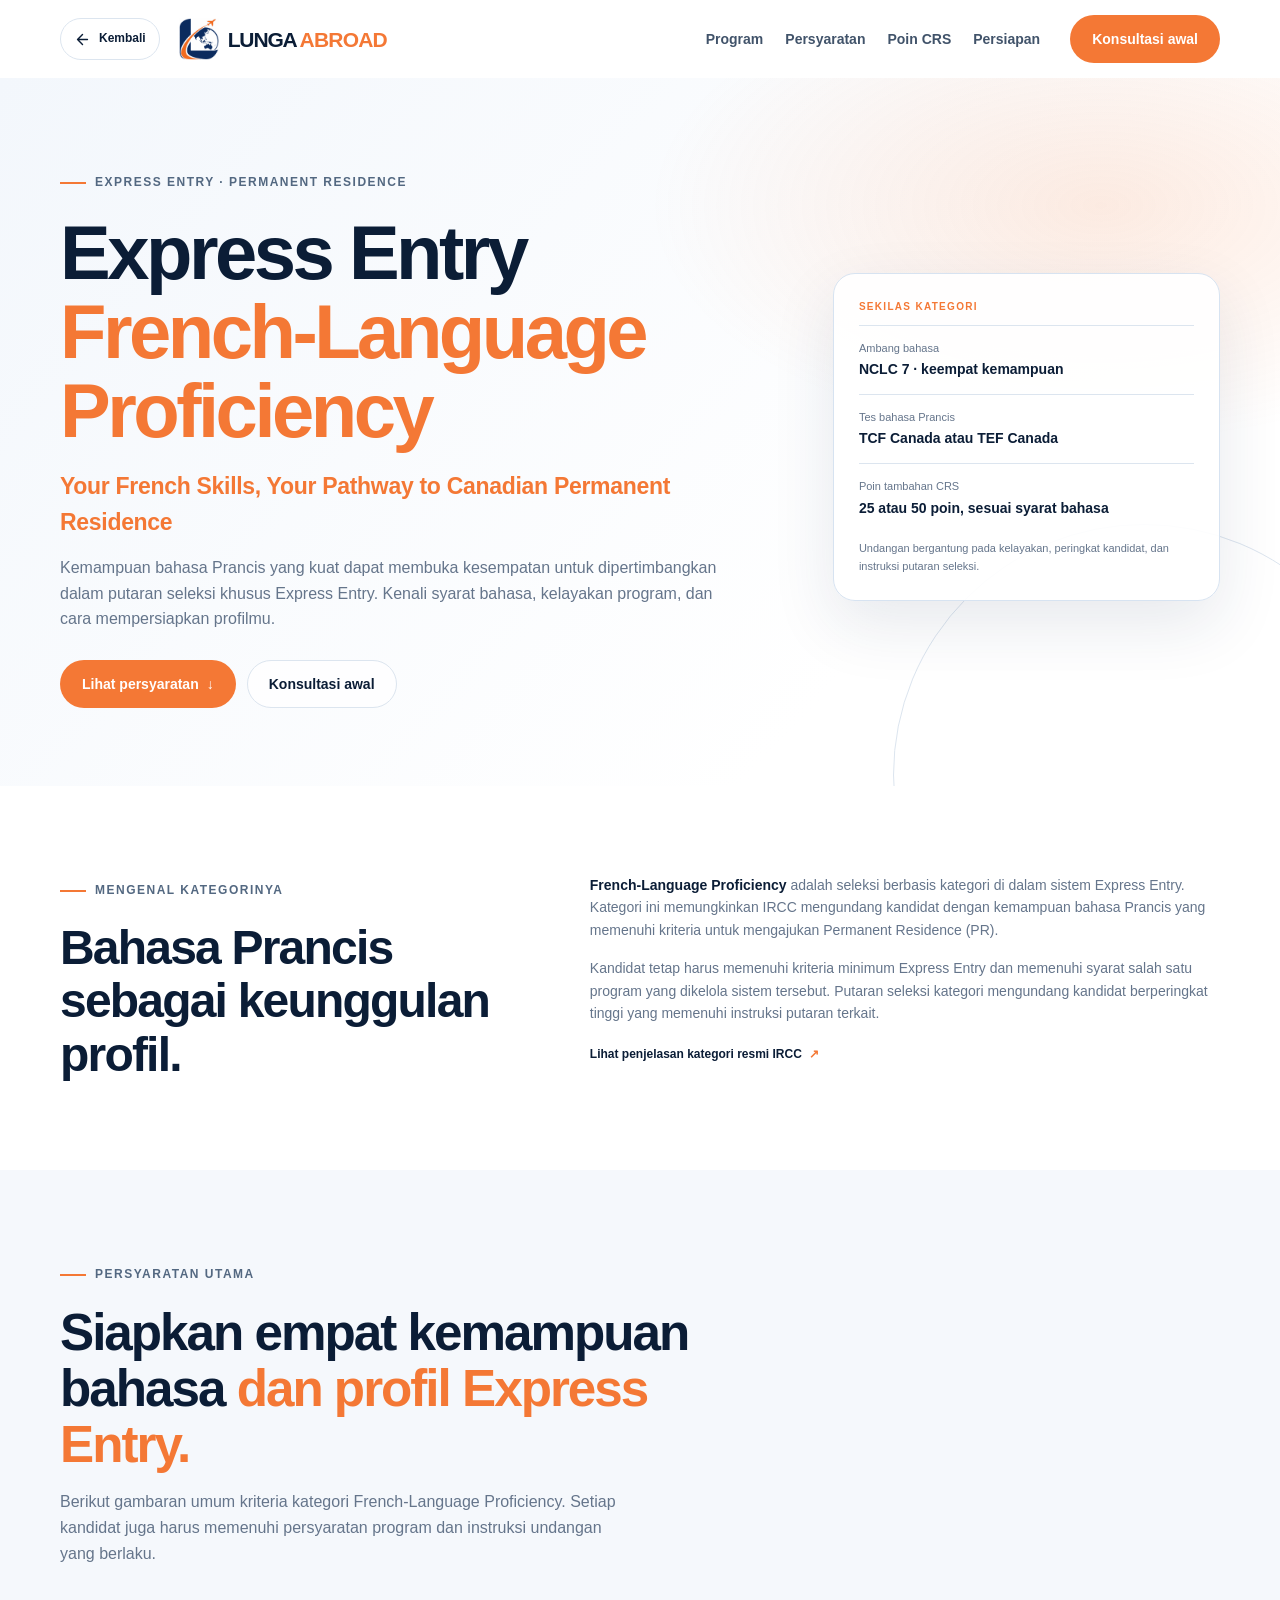
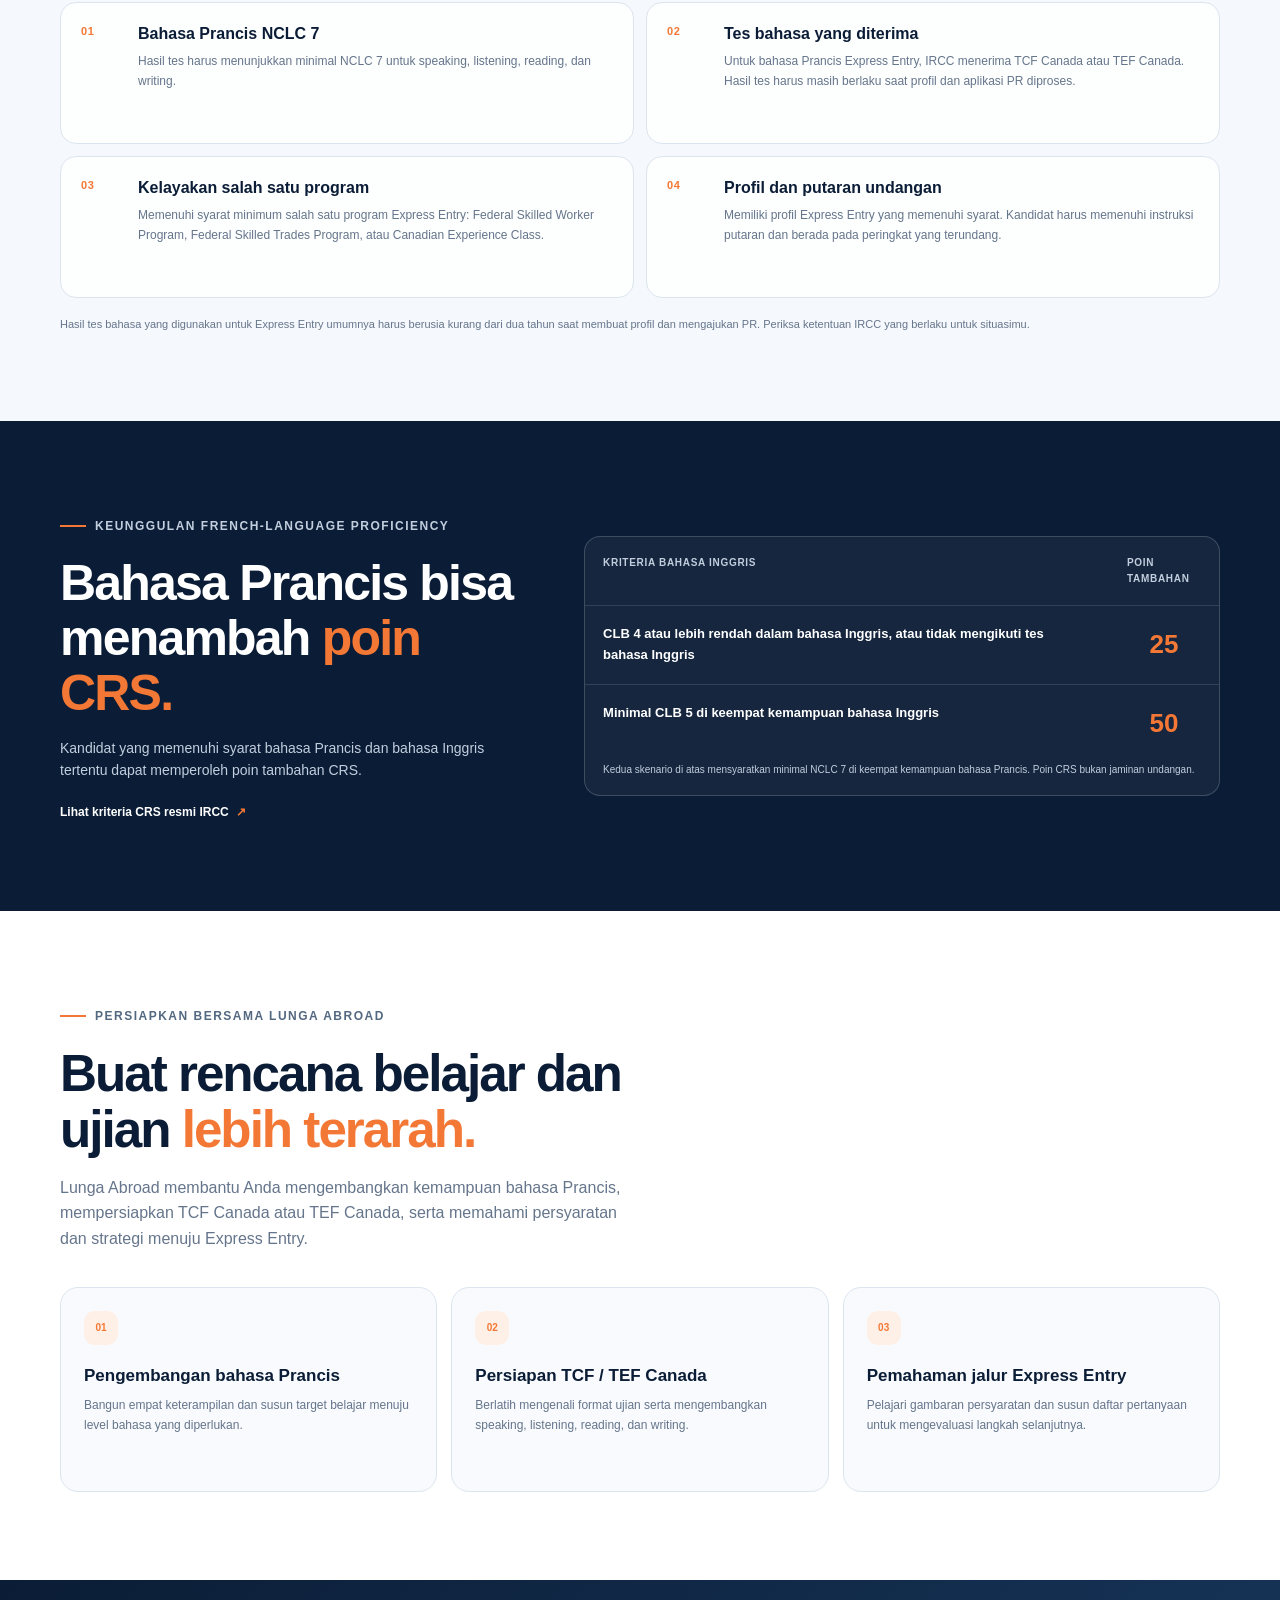
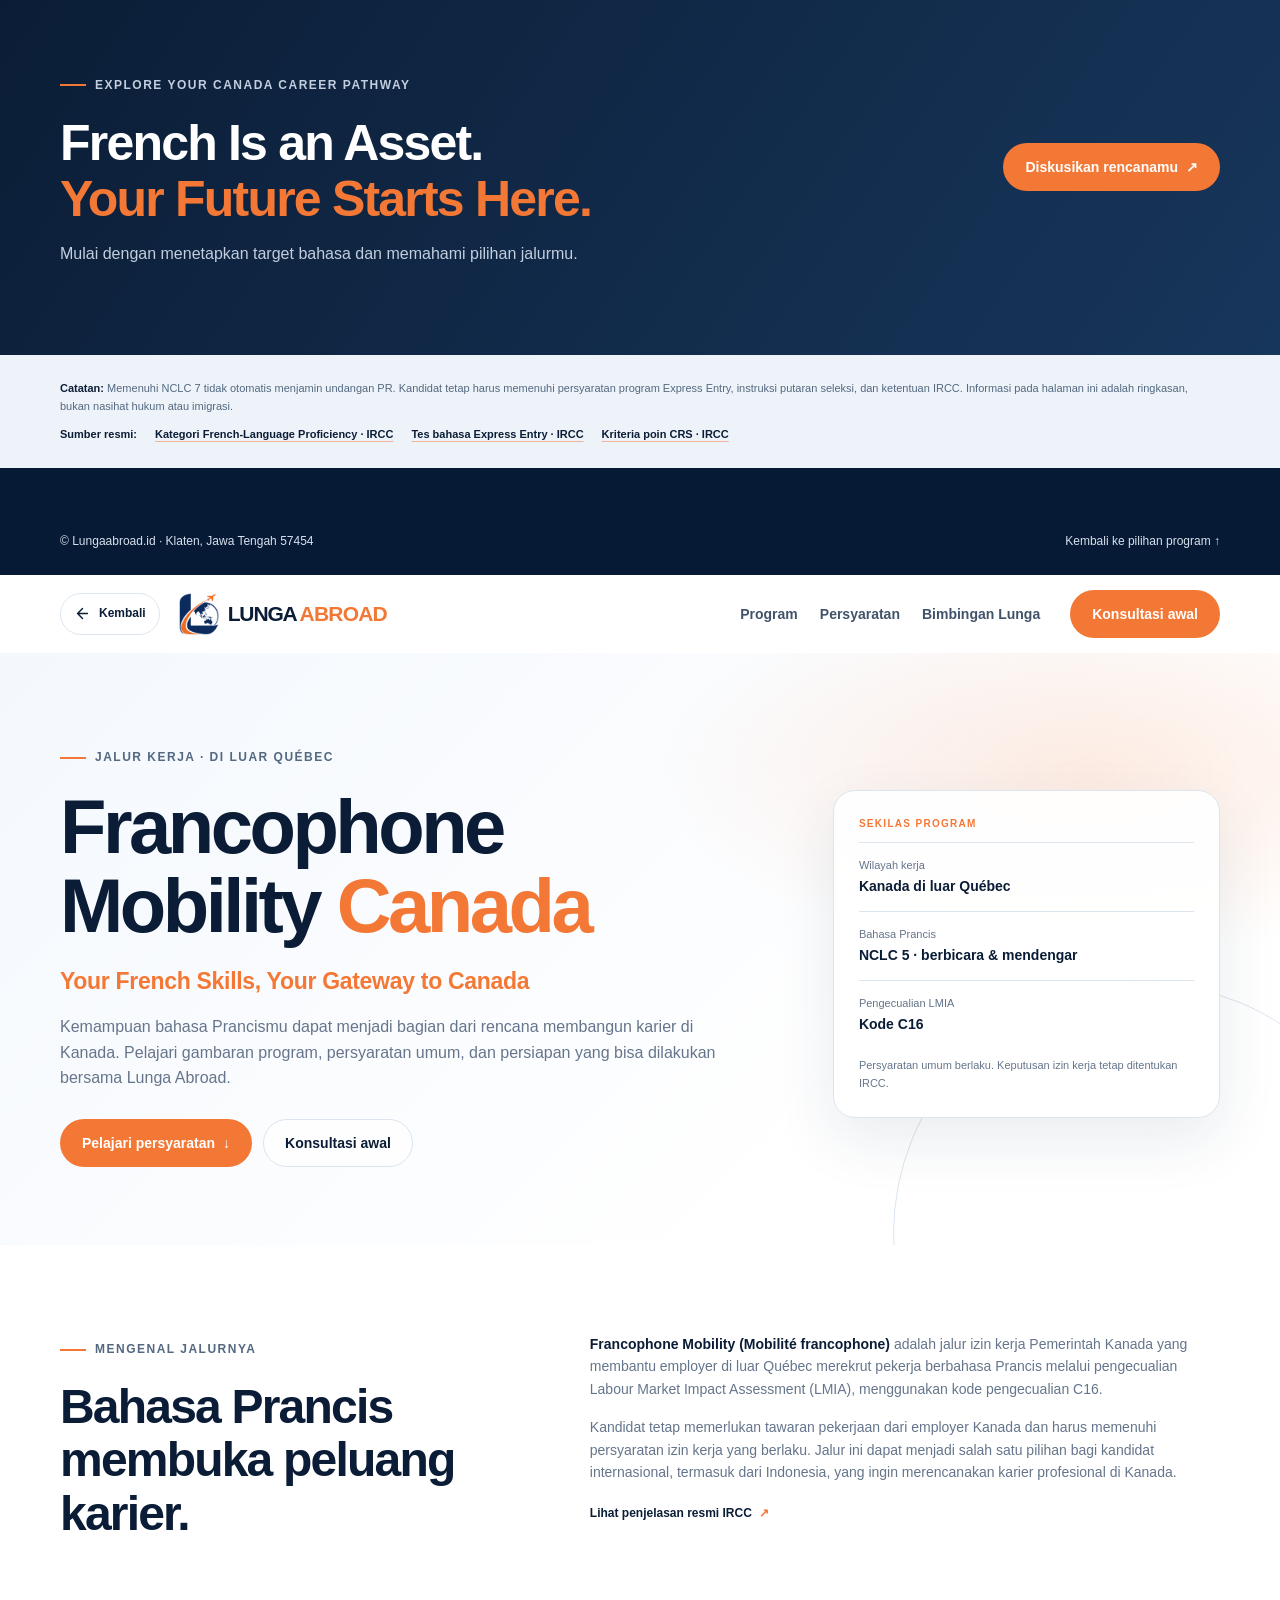
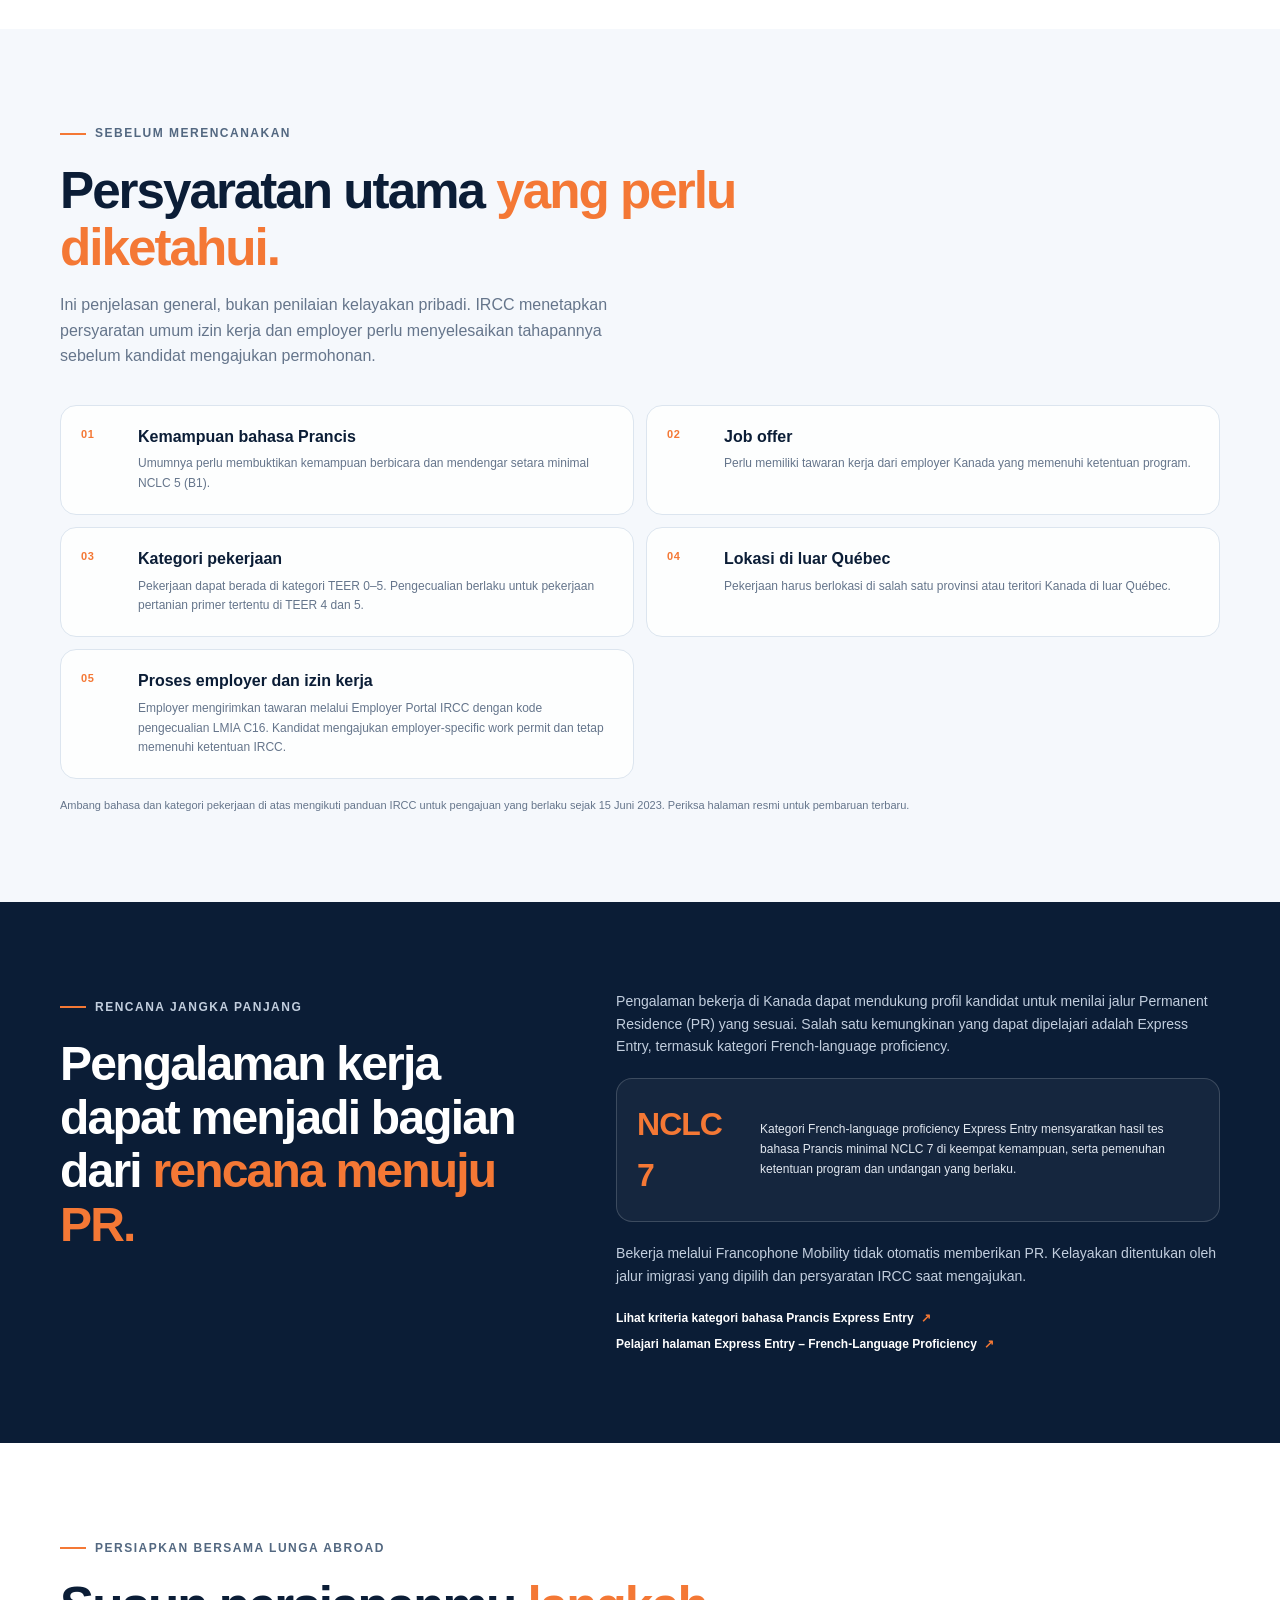
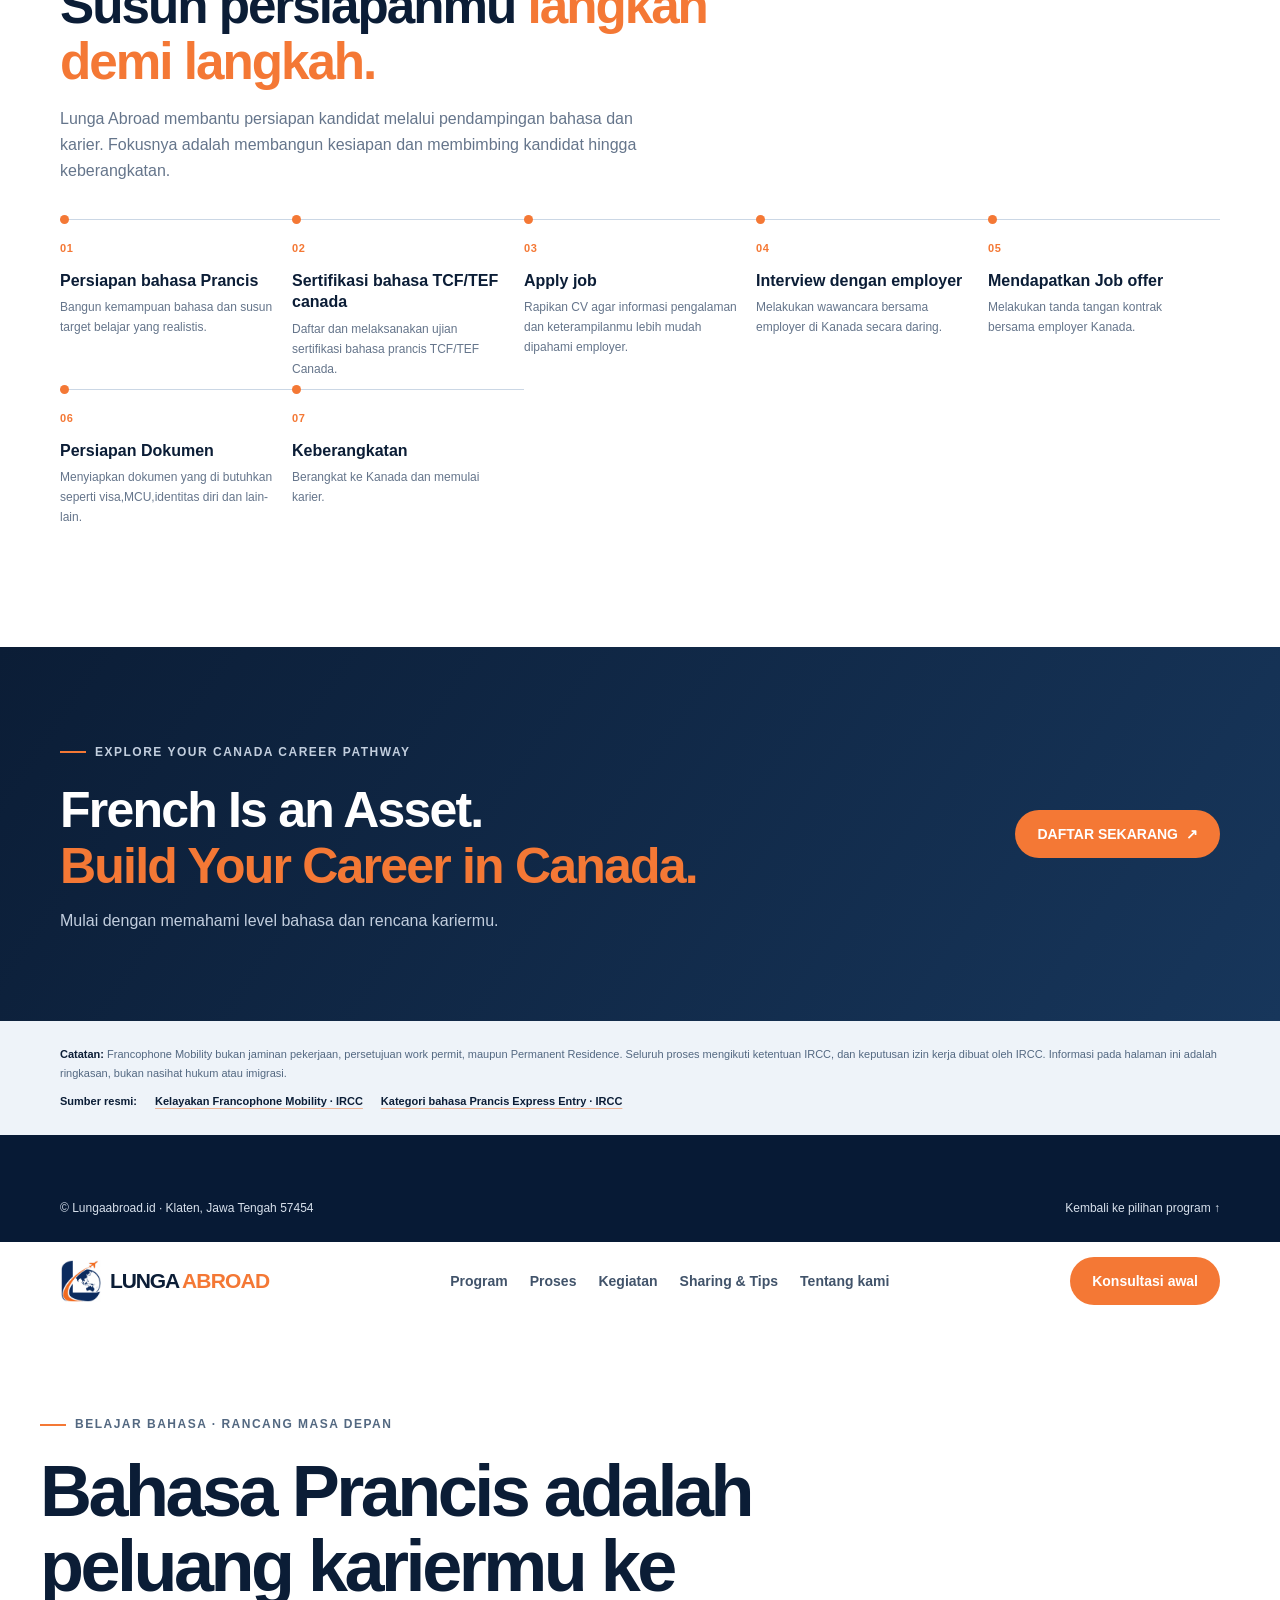
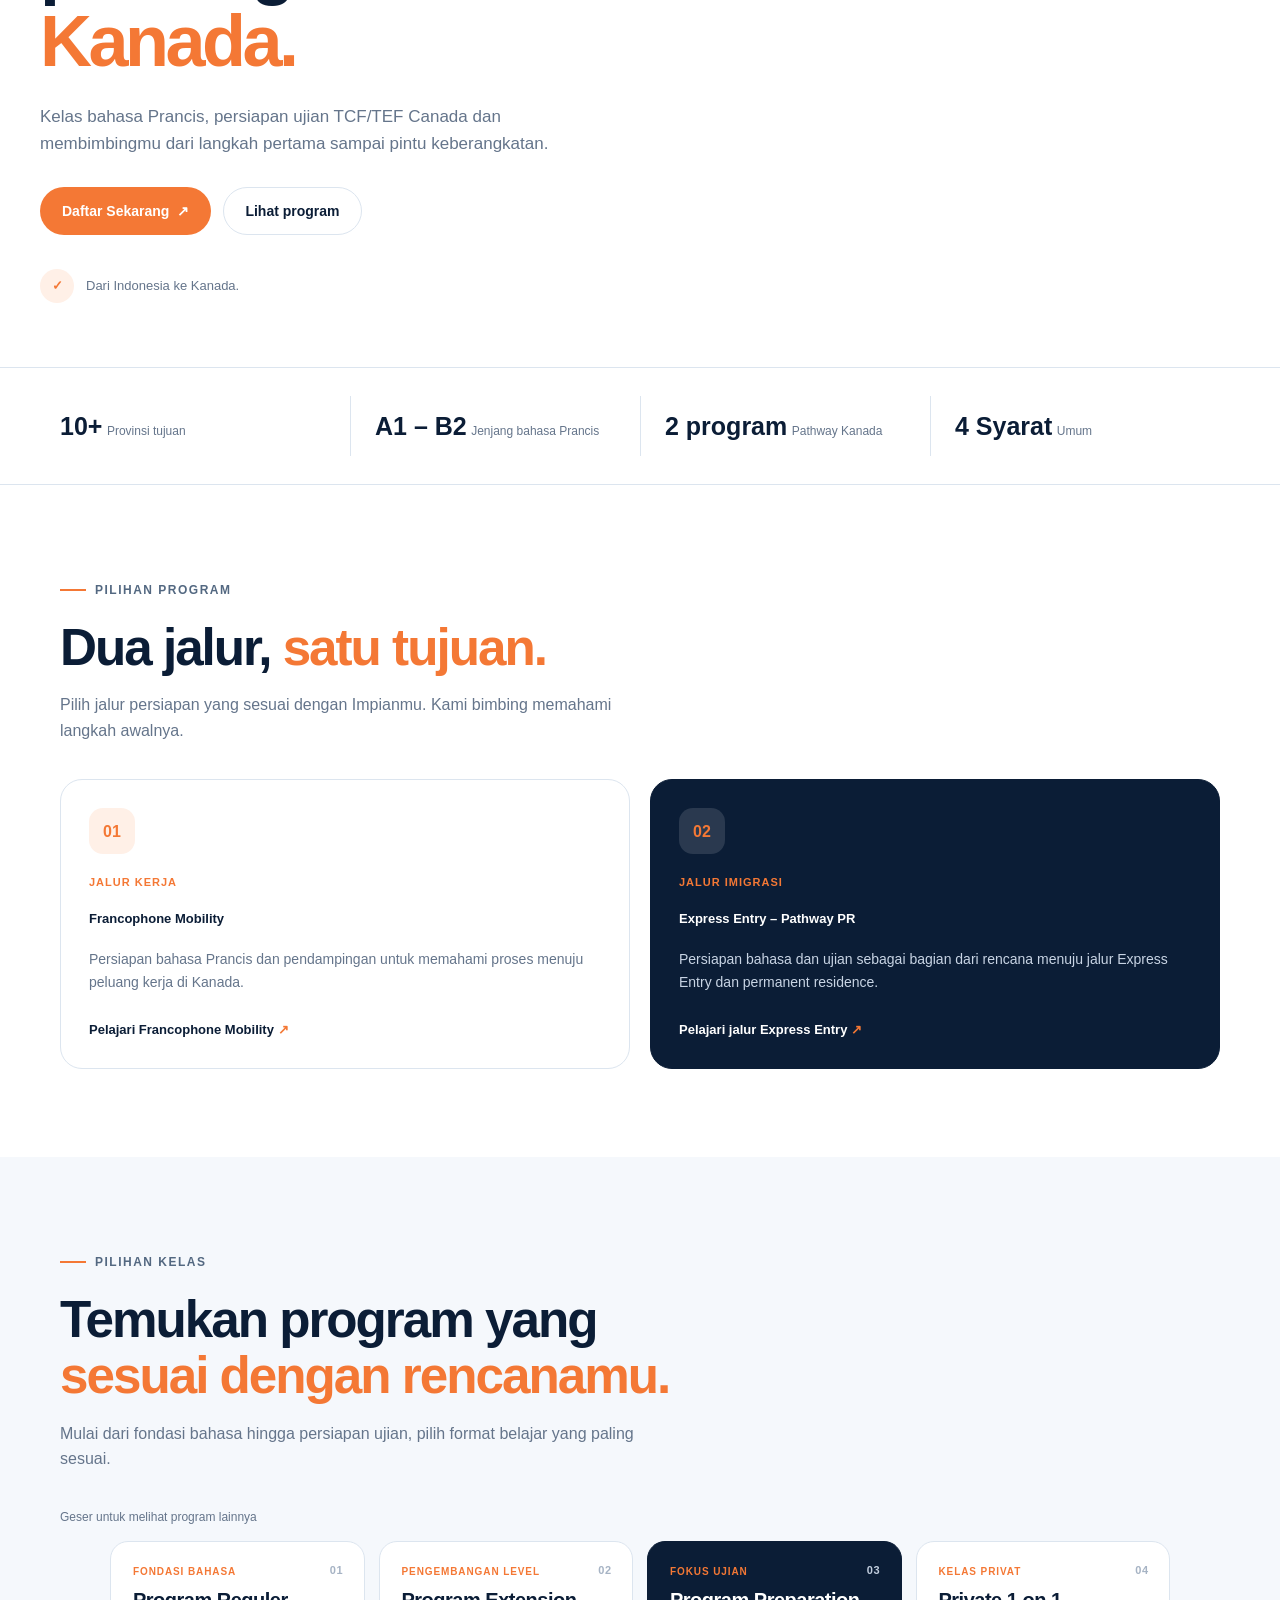
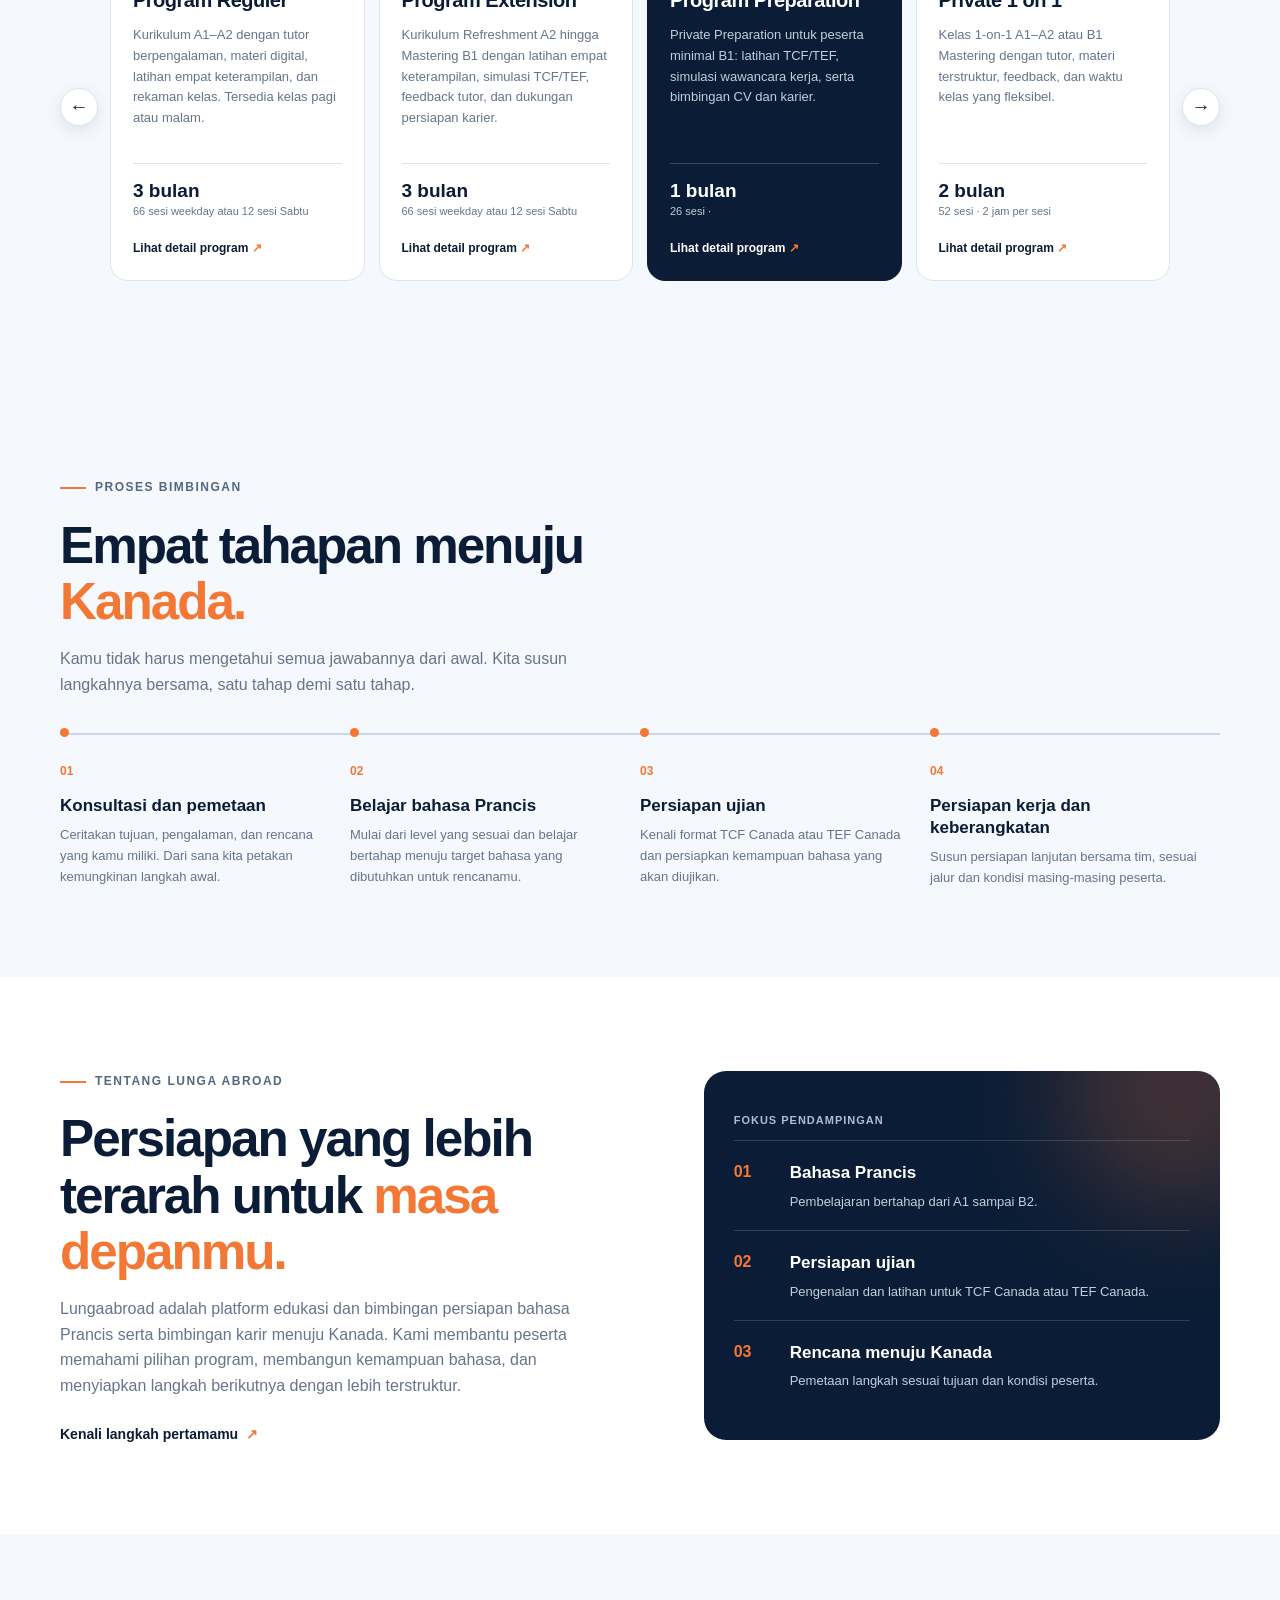
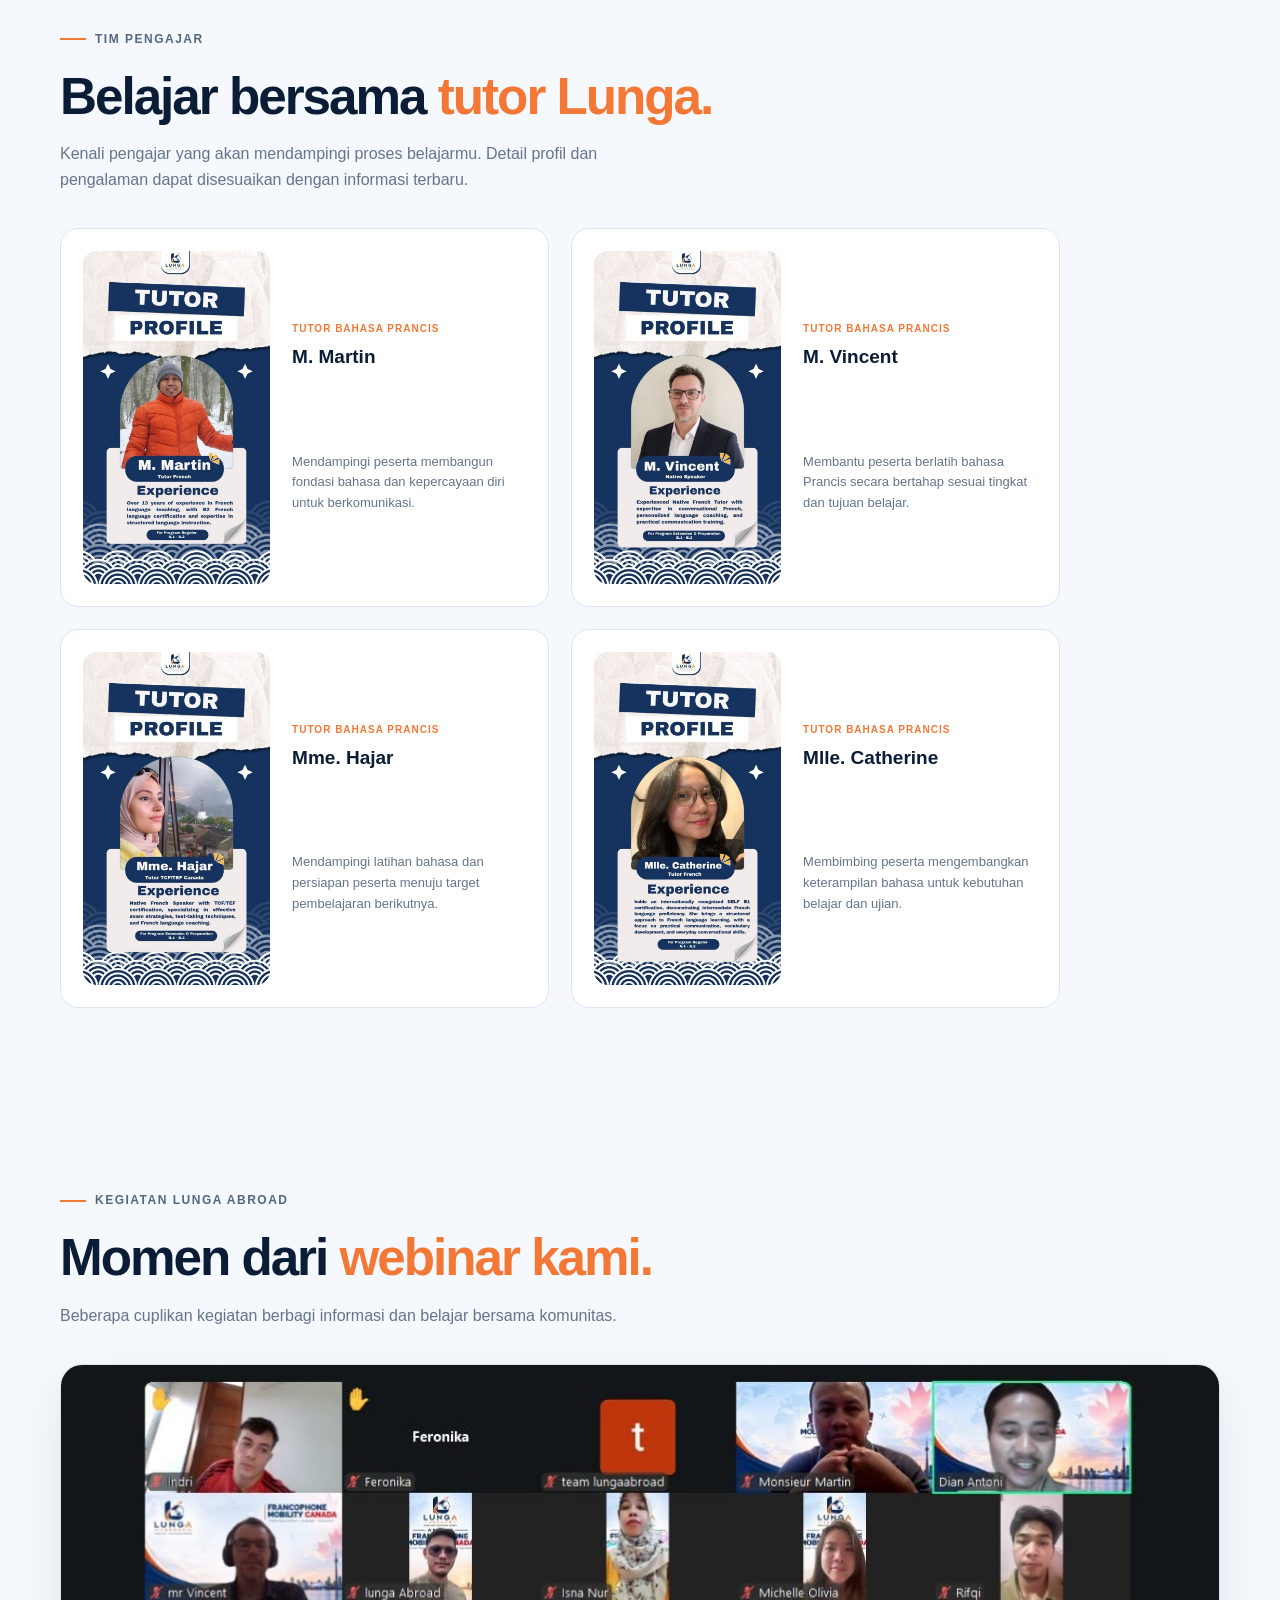
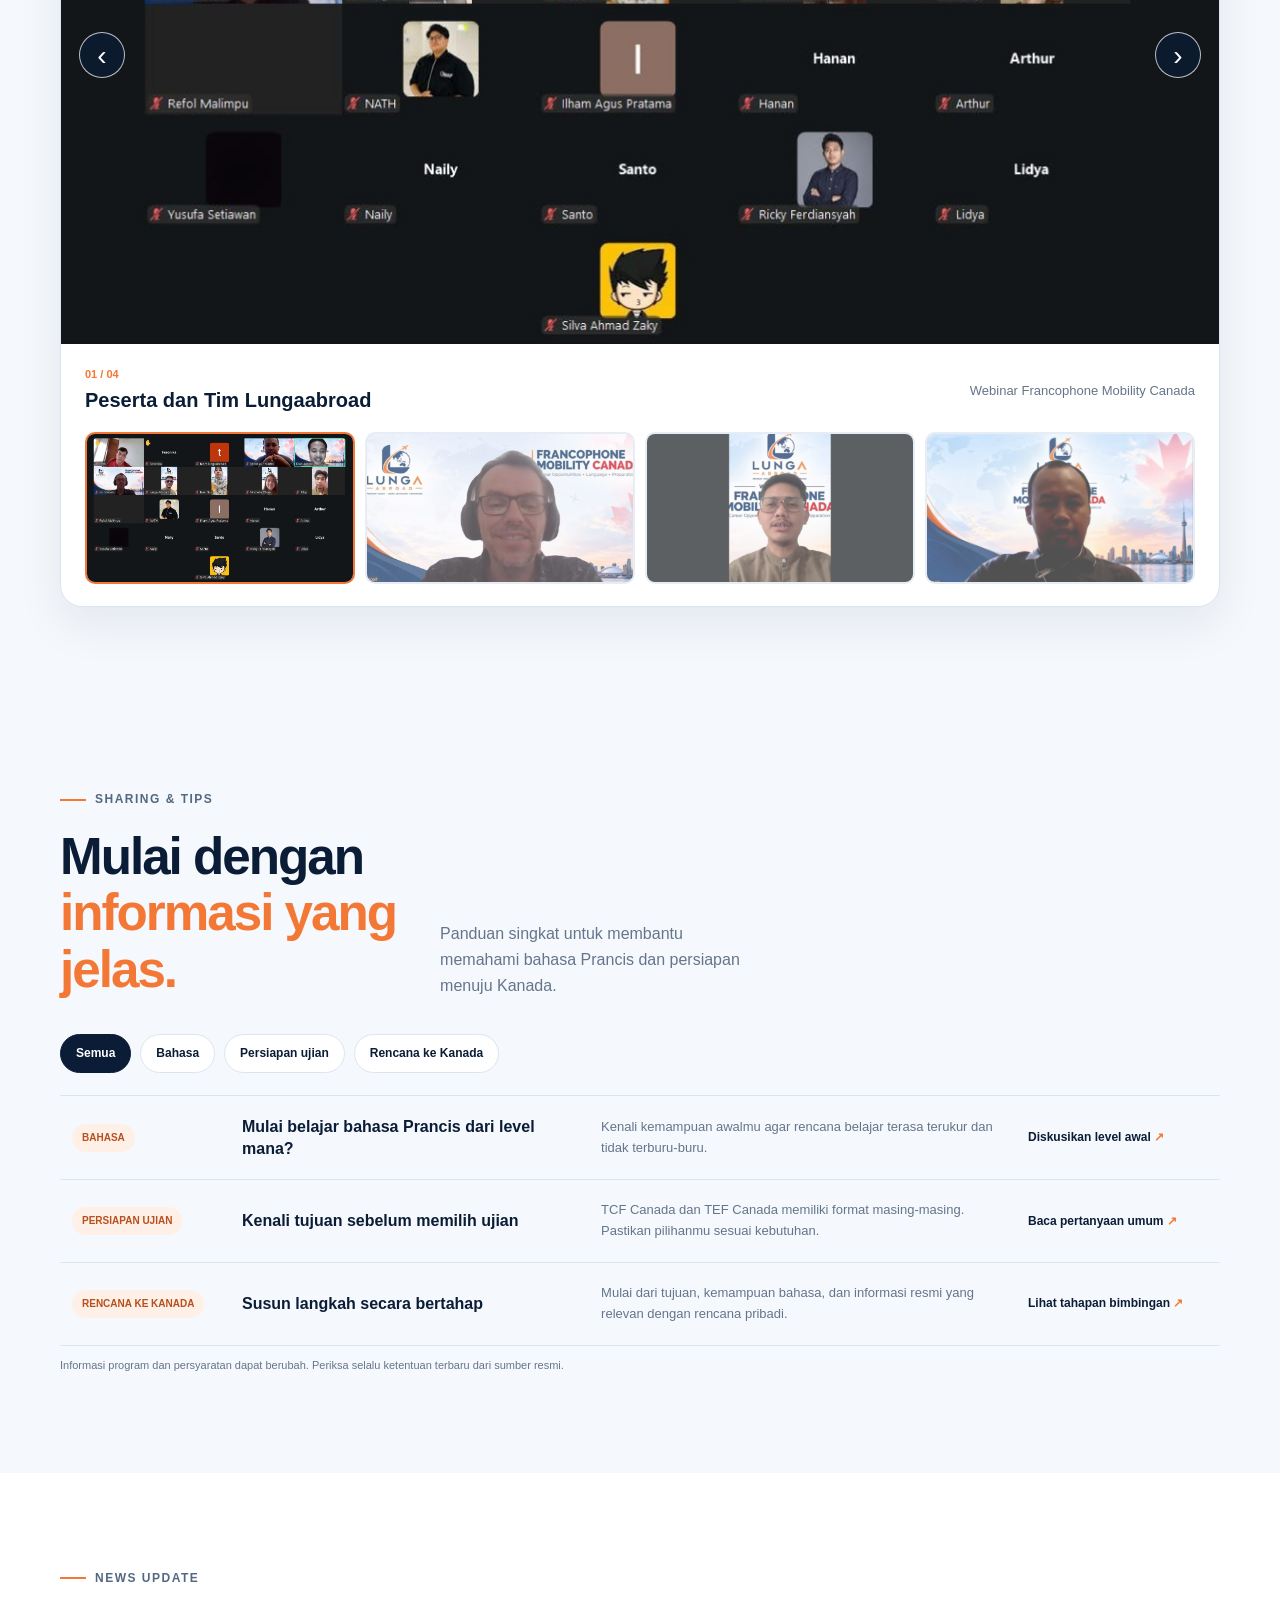
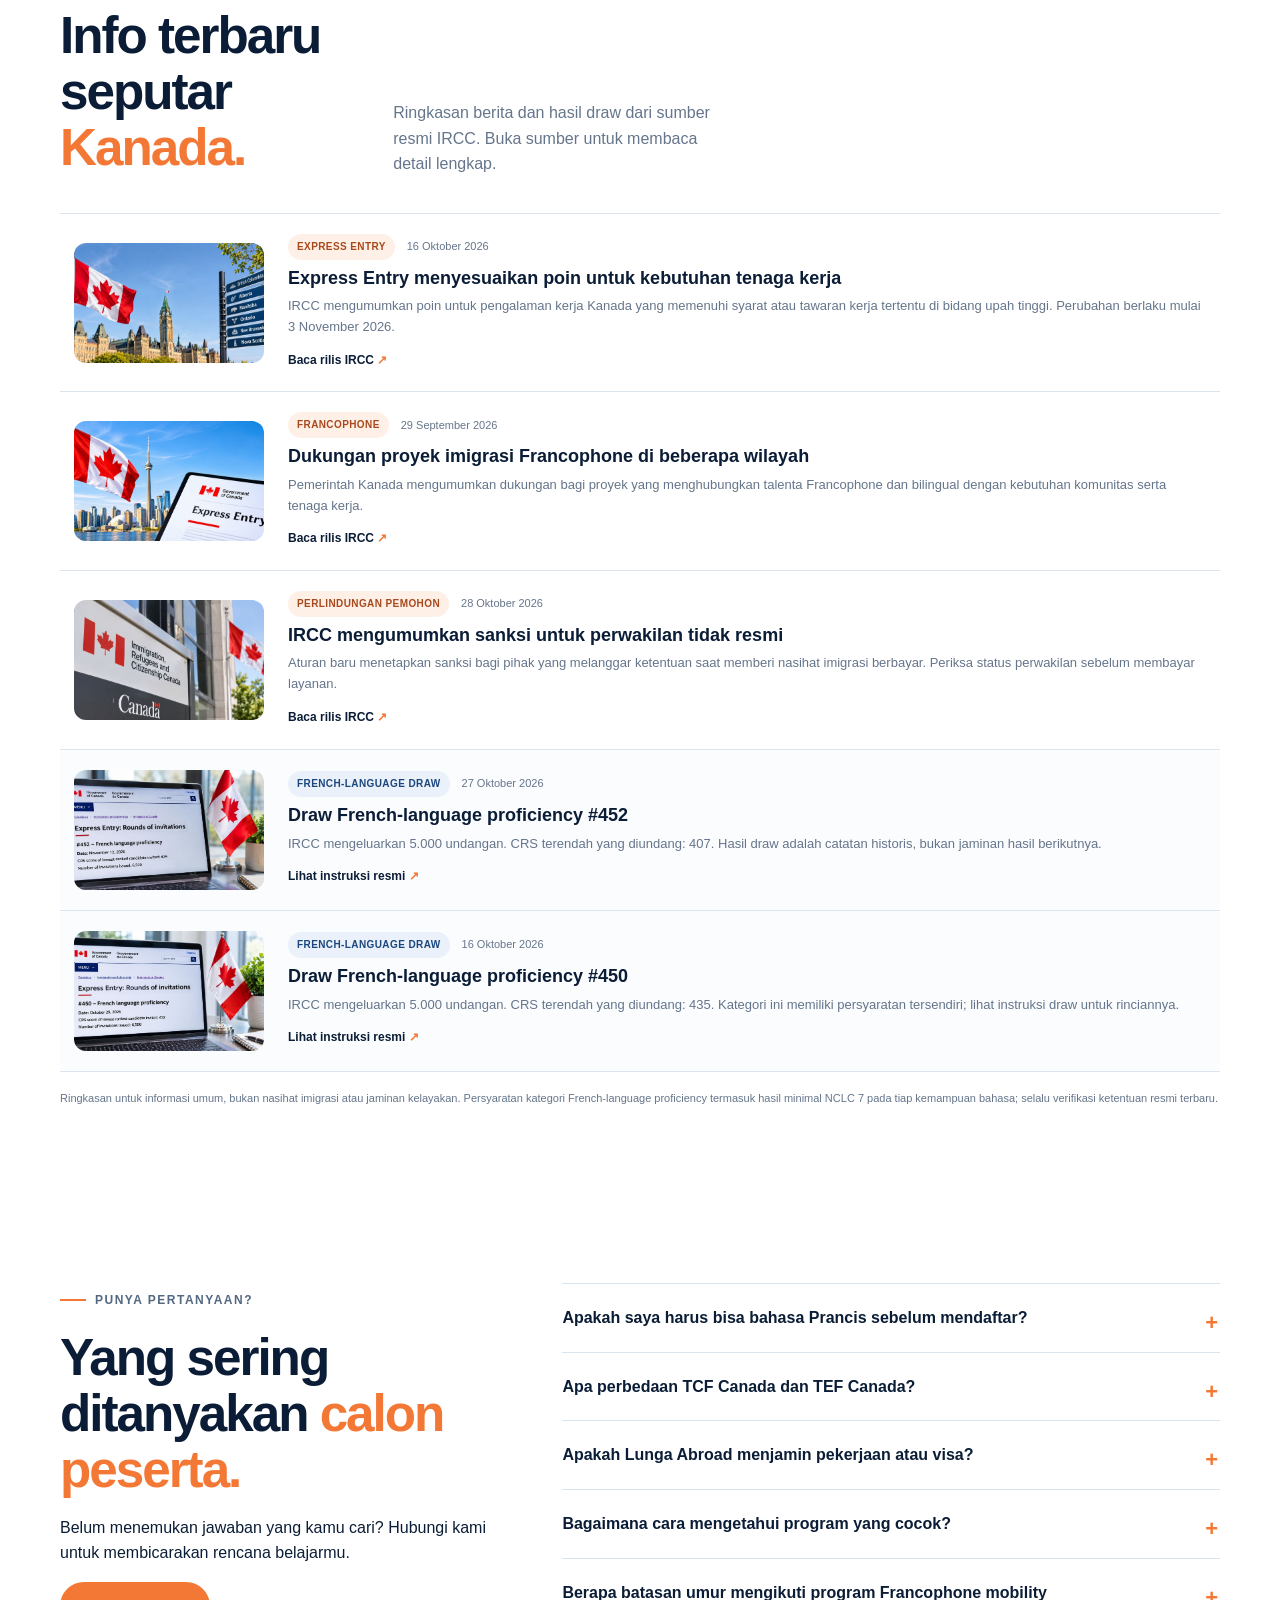
==== commit 1c70b087: "Update express.html" ====
--- a/express.html
+++ b/express.html
@@ -6,7 +6,7 @@
   <meta name="description" content="Pelajari kategori French-Language Proficiency Express Entry, persyaratan NCLC 7, tes bahasa yang diterima, poin CRS tambahan, dan persiapan bersama Lunga Abroad.">
   <meta name="theme-color" content="#0b1d36">
   <title>Express Entry – French-Language Proficiency — Lunga Abroad</title>
-  <link rel="stylesheet" href="./style.css">
+  <link rel="stylesheet" href="./css/style.css">
 </head>
 <body id="top">
   <header class="header">
--- a/css/style.css
+++ b/css/style.css
@@ -0,0 +1,474 @@
+:root{--navy:#0b1d36;--navy-soft:#142b4b;--blue:#eaf1fa;--orange:#f47835;--white:#fff;--muted:#65758b;--line:#dce5ef;--radius:22px;--width:1160px}
+*{box-sizing:border-box}html{scroll-behavior:smooth}body{margin:0;background:#fff;color:var(--navy);font:16px/1.6 Arial,Helvetica,sans-serif}a{color:inherit;text-decoration:none}button,input,select,textarea{font:inherit}.container{width:min(var(--width),calc(100% - 40px));margin-inline:auto}
+.header{position:sticky;top:0;z-index:10;background:rgba(255,255,255,.95);border-bottom:1px solid var(--line);backdrop-filter:blur(14px)}.nav{min-height:78px;display:flex;align-items:center;justify-content:space-between;gap:24px}.logo{font-size:23px;font-weight:800;letter-spacing:-1px}.logo span{color:var(--orange)}.nav-links{display:flex;gap:22px;color:#41536a;font-size:14px;font-weight:600}.nav-links a:hover,.text-link:hover{color:var(--orange)}.button{min-height:48px;display:inline-flex;align-items:center;justify-content:center;gap:8px;padding:0 21px;border:1px solid transparent;border-radius:999px;background:var(--orange);color:#fff;font-size:14px;font-weight:700;transition:transform .18s,box-shadow .18s}.button:hover{transform:translateY(-2px);box-shadow:0 10px 24px #f4783540}.button-secondary{background:#fff;border-color:var(--line);color:var(--navy)}.menu-toggle{display:none}.mobile-menu{display:none}
+.hero{position:relative;overflow:hidden;padding:88px 0 64px;background:radial-gradient(circle at 82% 30%,#5b91d326,transparent 26%),linear-gradient(180deg,#f5f8fc,#fff)}.hero-grid{display:grid;grid-template-columns:1.1fr .9fr;align-items:center;gap:64px}.eyebrow{display:inline-flex;align-items:center;gap:9px;margin:0 0 20px;color:#536881;font-size:12px;font-weight:800;letter-spacing:1.5px;text-transform:uppercase}.eyebrow:before{width:26px;height:2px;content:"";background:var(--orange)}h1{max-width:720px;margin:0;font-size:clamp(42px,6vw,72px);line-height:1.04;letter-spacing:-3.5px}h1 span,.section-heading h2 span,.about-copy h2 span,.contact-layout h2 span{color:var(--orange)}.hero-copy{max-width:550px;margin:24px 0 30px;color:var(--muted);font-size:17px}.hero-actions{display:flex;flex-wrap:wrap;gap:12px}.hero-note{display:flex;align-items:center;gap:12px;margin-top:34px;color:var(--muted);font-size:13px}.note-mark{width:34px;height:34px;display:grid;place-items:center;border-radius:50%;background:#fff0e7;color:var(--orange);font-weight:800}
+.hero-visual{position:relative;min-height:440px;display:grid;place-items:center}.orbit{position:absolute;width:390px;height:390px;border:1px solid #d8e4f1;border-radius:50%}.orbit:before,.orbit:after{position:absolute;inset:30px;content:"";border:1px solid #e3ebf4;border-radius:50%}.orbit:after{inset:62px}.journey-card{position:relative;z-index:1;width:min(100%,360px);padding:26px;border:1px solid var(--line);border-radius:var(--radius);background:#fffffff2;box-shadow:0 24px 70px #18335321}.card-top{display:flex;align-items:center;justify-content:space-between;padding-bottom:20px;border-bottom:1px solid var(--line)}.card-label{margin:0;color:var(--muted);font-size:11px;font-weight:800;letter-spacing:1.2px;text-transform:uppercase}.status{padding:6px 10px;border-radius:999px;background:#eaf7f1;color:#26724f;font-size:11px;font-weight:700}.route{display:flex;align-items:center;gap:14px;padding:24px 0}.route-dot{width:12px;height:12px;flex:0 0 auto;border:3px solid var(--orange);border-radius:50%}.route-line{height:1px;flex:1;background:var(--line)}.route-code{font-size:13px;font-weight:800}.destination{margin:0;font-size:27px;font-weight:800;letter-spacing:-1px}.destination-sub{margin:3px 0 0;color:var(--muted);font-size:13px}.card-info{display:grid;grid-template-columns:1fr 1fr;gap:12px;margin-top:22px}.info-box{padding:14px;border-radius:14px;background:#f4f7fb}.info-box small{display:block;color:var(--muted);font-size:10px;font-weight:700;text-transform:uppercase}.info-box strong{font-size:13px}.floating-tag{position:absolute;right:0;bottom:46px;padding:13px 16px;border:1px solid var(--line);border-radius:14px;background:#fff;box-shadow:0 12px 35px #1833531a;font-size:12px;font-weight:700}.floating-tag span{color:var(--orange)}
+.numbers{padding:28px 0;border-block:1px solid var(--line);background:#fff}.number-grid{display:grid;grid-template-columns:repeat(4,1fr)}.number-item{padding:10px 24px;border-left:1px solid var(--line)}.number-item:first-child{padding-left:0;border-left:0}.number-item strong{display:block;font-size:25px}.number-item span{color:var(--muted);font-size:12px}.section{padding:88px 0}.section-heading{max-width:680px;margin-bottom:36px}.section-heading h2,.about-copy h2,.contact-layout h2{margin:0;font-size:clamp(34px,4vw,52px);line-height:1.1;letter-spacing:-2px}.section-heading>p:last-child{max-width:580px;margin:16px 0 0;color:var(--muted)}.process-section,.tutor-section,.gallery-section,.tips-section{background:#f5f8fc}
+.program-grid{display:grid;grid-template-columns:repeat(2,minmax(0,1fr));gap:20px}.program-card{min-height:290px;display:flex;flex-direction:column;align-items:flex-start;padding:28px;border:1px solid var(--line);border-radius:var(--radius);background:#fff;transition:transform .18s,box-shadow .18s}.program-card:hover,.tutor-card:hover{transform:translateY(-4px);box-shadow:0 18px 38px #18335317}.program-card-featured{border-color:var(--navy);background:var(--navy);color:#fff}.program-icon{width:46px;height:46px;display:grid;place-items:center;border-radius:14px;background:#fff0e7;color:var(--orange);font-weight:800}.program-card-featured .program-icon{background:#ffffff20}.card-kicker{margin:20px 0 4px;color:var(--orange);font-size:11px;font-weight:800;text-transform:uppercase;letter-spacing:1px}.program-card h3{margin:0;font-size:24px}.program-card>p:not(.card-kicker){color:var(--muted);font-size:14px}.program-card-featured>p:not(.card-kicker){color:#c8d4e4}.program-card a{margin-top:auto;font-size:13px;font-weight:700}.program-card a span{color:var(--orange)}
+.process-list{display:grid;grid-template-columns:repeat(4,minmax(0,1fr));gap:0;margin:0;padding:0;list-style:none}.process-step{position:relative;padding:24px 18px 0 0;border-top:1px solid #cbd7e5}.process-step:before{position:absolute;top:-5px;left:0;width:9px;height:9px;border-radius:50%;background:var(--orange);content:""}.step-number{color:var(--orange);font-size:12px;font-weight:800}.process-step h3{margin:12px 0 8px;font-size:17px;line-height:1.3}.process-step p{margin:0;color:var(--muted);font-size:13px}
+.about-grid{display:grid;grid-template-columns:1fr .9fr;align-items:center;gap:70px}.about-copy>p:not(.eyebrow){max-width:560px;color:var(--muted)}.text-link{display:inline-flex;gap:8px;margin-top:8px;font-size:14px;font-weight:700}.text-link span{color:var(--orange)}.about-panel{position:relative;overflow:hidden;padding:30px;border-radius:var(--radius);background:var(--navy);color:#fff}.about-panel-glow{position:absolute;top:-100px;right:-80px;width:240px;height:240px;border-radius:50%;background:#f4783538;filter:blur(50px)}.panel-label{position:relative;color:#aebdd0;font-size:11px;font-weight:800;letter-spacing:1px;text-transform:uppercase}.focus-item{position:relative;display:grid;grid-template-columns:42px 1fr;gap:14px;padding:18px 0;border-top:1px solid #ffffff26}.focus-number{color:var(--orange);font-weight:800}.focus-item h3{margin:0;font-size:17px}.focus-item p{margin:5px 0 0;color:#c2cede;font-size:13px}
+.tutor-grid{display:grid;grid-template-columns:repeat(4,minmax(0,1fr));gap:16px}.tutor-card{padding:22px;border:1px solid var(--line);border-radius:18px;background:#fff;transition:transform .18s,box-shadow .18s}.tutor-avatar{width:58px;height:58px;display:grid;place-items:center;border:1px solid #ffd6c2;border-radius:18px;background:#fff0e7;color:var(--orange);font-size:21px;font-weight:800}.tutor-role{margin:18px 0 5px;color:var(--orange);font-size:10px;font-weight:800;letter-spacing:1px;text-transform:uppercase}.tutor-card h3{margin:0;font-size:19px}.tutor-card>p:last-child{color:var(--muted);font-size:13px}
+.gallery{overflow:hidden;border:1px solid var(--line);border-radius:var(--radius);background:#fff;box-shadow:0 18px 46px #18335314}.gallery-image-wrap{position:relative;aspect-ratio:16/8;overflow:hidden;background:#dce5ef}.gallery-image{display:block;width:100%;height:100%;object-fit:cover}.gallery-arrow{position:absolute;top:50%;z-index:1;width:46px;height:46px;transform:translateY(-50%);border:1px solid #ffffffb8;border-radius:50%;background:#0b1d36b8;color:#fff;font-size:28px;cursor:pointer}.gallery-arrow:hover{background:var(--orange)}.gallery-prev{left:18px}.gallery-next{right:18px}.gallery-caption-row{display:flex;align-items:center;justify-content:space-between;gap:20px;padding:22px 24px 16px}.gallery-counter{margin:0;color:var(--orange);font-size:11px;font-weight:800}.gallery-caption-row h3{margin:0;font-size:20px}.gallery-name{color:var(--muted);font-size:13px}.gallery-thumbnails{display:grid;grid-template-columns:repeat(4,1fr);gap:10px;padding:0 24px 22px}.gallery-thumb{aspect-ratio:16/9;overflow:hidden;padding:0;border:2px solid transparent;border-radius:10px;background:#dce5ef;opacity:.68;cursor:pointer}.gallery-thumb.is-active{border-color:var(--orange);opacity:1}.gallery-thumb img{width:100%;height:100%;display:block;object-fit:cover}
+.tips-heading{display:flex;justify-content:space-between;align-items:end;gap:30px}.tips-heading>p{max-width:370px;color:var(--muted)}.tip-filters{display:flex;flex-wrap:wrap;gap:9px;margin-bottom:22px}.tip-filter{padding:9px 15px;border:1px solid var(--line);border-radius:999px;background:#fff;color:var(--navy);font-size:12px;font-weight:700;cursor:pointer}.tip-filter[aria-pressed=true]{border-color:var(--navy);background:var(--navy);color:#fff}.tip-list{border-top:1px solid var(--line)}.tip-row{display:grid;grid-template-columns:150px minmax(220px,1fr) minmax(220px,1.2fr) 180px;align-items:center;gap:20px;padding:20px 12px;border-bottom:1px solid var(--line)}.tip-row[hidden]{display:none}.tip-category{justify-self:start;padding:6px 10px;border-radius:999px;background:#fff0e7;color:#b74f1e;font-size:10px;font-weight:800;text-transform:uppercase}.tip-row h3{margin:0;font-size:16px;line-height:1.35}.tip-row p{margin:0;color:var(--muted);font-size:13px}.tip-row a{font-size:12px;font-weight:800}.tip-row a span{color:var(--orange)}.tip-note{color:var(--muted);font-size:11px}
+.faq-layout{display:grid;grid-template-columns:.8fr 1.2fr;gap:64px;align-items:start}.faq-item{border-bottom:1px solid var(--line)}.faq-item:first-child{border-top:1px solid var(--line)}.faq-item summary{position:relative;padding:21px 38px 21px 0;cursor:pointer;font-weight:700;list-style:none}.faq-item summary::-webkit-details-marker{display:none}.faq-item summary:after{position:absolute;right:2px;color:var(--orange);content:"+";font-size:22px}.faq-item[open] summary:after{content:"−"}.faq-item p{color:var(--muted);font-size:14px}
+.contact-section{background:radial-gradient(circle at 85% 15%,#f478352e,transparent 28%),var(--navy);color:#fff}.contact-layout{display:grid;grid-template-columns:1fr .85fr;gap:70px;align-items:start}.contact-section .eyebrow{color:#c2cede}.contact-copy,.contact-note{max-width:520px;color:#c2cede}.contact-form{display:grid;gap:10px;padding:26px;border:1px solid #ffffff29;border-radius:var(--radius);background:#ffffff0f}.contact-form label{margin-top:8px;color:#d7e0ec;font-size:12px;font-weight:700}.contact-form input,.contact-form select,.contact-form textarea{width:100%;padding:12px 13px;border:1px solid #ffffff33;border-radius:10px;background:#071a387a;color:#fff;font-size:14px}.contact-form select option{color:var(--navy)}.contact-form input::placeholder,.contact-form textarea::placeholder{color:#aebdd0}.contact-submit{width:100%;margin-top:12px;cursor:pointer}.form-help{margin:0;color:#c2cede;font-size:11px;text-align:center}.contact-note{margin-top:36px;padding-top:18px;border-top:1px solid #ffffff2e;font-size:12px}.site-footer{padding:26px 0;background:#071426;color:#aebdd0;font-size:12px}.footer-content{display:flex;align-items:center;justify-content:space-between;gap:18px}.site-footer p{margin:0}.site-footer strong{color:#fff}
+.scroll-reveal{opacity:0;transform:translateY(18px);transition:opacity 560ms ease-out,transform 560ms ease-out;will-change:opacity,transform}.scroll-reveal.is-visible{opacity:1;transform:translateY(0)}
+@media(max-width:850px){.hero-grid,.about-grid,.faq-layout,.contact-layout{grid-template-columns:1fr;gap:34px}.hero{padding-top:64px}.hero-visual{min-height:410px}.number-item{padding-inline:12px}.process-list{grid-template-columns:1fr 1fr;gap:28px 18px}.tutor-grid{grid-template-columns:1fr 1fr}.tip-row{grid-template-columns:135px 1fr;gap:8px 18px}.tip-row p,.tip-row a{grid-column:2}.tips-heading{display:block}.gallery-image-wrap{aspect-ratio:16/10}}
+@media(max-width:600px){.container{width:min(calc(100% - 32px),var(--width))}.nav{min-height:68px}.nav-links,.header .nav>.button{display:none}.menu-toggle{display:inline-flex;align-items:center;justify-content:center;min-height:42px;padding:0 15px;border:1px solid var(--line);border-radius:999px;background:#fff;color:var(--navy);font-size:13px;font-weight:700}.mobile-menu:not([hidden]){position:absolute;top:100%;right:16px;left:16px;z-index:20;display:grid;gap:4px;padding:10px;border:1px solid var(--line);border-radius:16px;background:#fff;box-shadow:0 16px 40px #18335324}.mobile-menu a{padding:12px;border-radius:10px;font-size:14px;font-weight:700}.hero{padding:56px 0 38px}h1{font-size:clamp(42px,12vw,58px);letter-spacing:-2.5px}.hero-copy{font-size:15px}.hero-visual{min-height:370px}.orbit{width:310px;height:310px}.journey-card{padding:20px}.floating-tag{right:0;bottom:5px}.number-grid{grid-template-columns:1fr 1fr;row-gap:14px}.number-item:nth-child(3){padding-left:0;border-left:0}.number-item strong{font-size:22px}.section{padding:66px 0}.program-grid{grid-template-columns:1fr}.program-card{min-height:260px;padding:22px}.process-list{grid-template-columns:1fr;gap:20px}.process-step{padding:16px 0 0 20px;border-top:0;border-left:1px solid #cbd7e5}.process-step:before{top:20px;left:-5px}.tutor-card{padding:16px}.gallery-image-wrap{aspect-ratio:4/3}.gallery-caption-row{align-items:flex-start;flex-direction:column;gap:4px;padding:18px 16px 14px}.gallery-thumbnails{gap:6px;padding:0 16px 16px}.tip-row{grid-template-columns:1fr;gap:9px;padding:18px 4px}.tip-row p,.tip-row a{grid-column:auto}.faq-layout,.contact-layout{gap:28px}.contact-form{padding:20px}.footer-content{align-items:flex-start;flex-direction:column}}
+@media(prefers-reduced-motion:reduce){html{scroll-behavior:auto}.scroll-reveal{opacity:1;transform:none;transition:none}}
+
+
+
+/* Foto tutor ditampilkan utuh tanpa pemotongan */
+.tutor-photo {
+  display: block;
+  width: 100%;
+  height: 220px;
+  margin-bottom: 18px;
+  border-radius: 12px;
+  background: #f4f7fb;
+  object-fit: contain;
+  object-position: center;
+}
+@media(max-width:600px) {
+  .tutor-photo { height: 170px; margin-bottom: 14px; }
+}
+
+/* Kartu tutor mengikuti rasio asli foto potret 9:16 */
+.tutor-grid {
+  grid-template-columns: repeat(2, minmax(0, 1fr));
+  max-width: 1000px;
+  gap: 22px;
+}
+.tutor-card {
+  display: grid;
+  grid-template-columns: minmax(150px, .8fr) 1fr;
+  align-content: center;
+  align-items: center;
+  column-gap: 22px;
+  row-gap: 5px;
+  padding: 22px;
+}
+.tutor-photo {
+  grid-column: 1;
+  grid-row: 1 / span 3;
+  width: 100%;
+  height: auto;
+  aspect-ratio: 9 / 16;
+  margin: 0;
+  border-radius: 14px;
+  object-fit: contain;
+}
+.tutor-role { grid-column: 2; align-self: end; margin: 0; }
+.tutor-card h3 { grid-column: 2; align-self: start; }
+.tutor-card > p:last-child { grid-column: 2; align-self: start; margin: 4px 0 0; }
+@media(max-width:850px) {
+  .tutor-grid { grid-template-columns: 1fr; max-width: 760px; }
+  .tutor-card { grid-template-columns: minmax(180px, .8fr) 1fr; }
+}
+@media(max-width:600px) {
+  .tutor-card { grid-template-columns: minmax(118px, .75fr) 1fr; gap: 7px 14px; padding: 15px; }
+  .tutor-photo { border-radius: 10px; }
+}
+
+.number-item strong { display:inline-block; font-variant-numeric:tabular-nums; transition:color .2s ease,transform .2s ease; }
+.number-item strong.is-counting { color:var(--navy); transform:translateY(-2px); }
+
+
+/* Footer lengkap Lunga Abroad */
+.site-footer{position:relative;overflow:hidden;padding:64px 0 24px;border-top:7px solid var(--orange);background:#071a35;color:#d7e0ec}
+.site-footer:before{position:absolute;top:-150px;right:8%;width:330px;height:330px;border-radius:50%;background:#f4783515;content:"";filter:blur(5px);pointer-events:none}
+.footer-grid{position:relative;display:grid;grid-template-columns:1.5fr .8fr 1fr .8fr;gap:46px;padding-bottom:36px}
+.footer-brand{max-width:360px}
+.footer-logo{display:inline-flex;align-items:center;gap:11px;margin-bottom:15px;color:#fff;font-family:Georgia,serif;font-size:24px;font-weight:700}
+.footer-logo img{width:42px;height:42px;object-fit:contain;border-radius:5px;background:#fff}
+.footer-logo>span>span,.footer-logo small{color:var(--orange)}
+.footer-logo small{font-size:14px}
+.footer-brand>p{margin:0 0 12px;color:#d7e0ec;font-size:14px}
+.footer-brand .footer-company{margin-top:18px;color:#aebdd0;font-size:12px}
+.footer-company strong{color:#fff;font-size:11px;letter-spacing:.2px}
+.footer-column{display:flex;flex-direction:column;align-items:flex-start;gap:11px}
+.footer-column h2{margin:4px 0 5px;color:#fff;font-size:12px;font-weight:800;letter-spacing:1.2px;text-transform:uppercase}
+.footer-column>a{color:#d7e0ec;font-size:14px;transition:color .18s,transform .18s}
+.footer-column>a:hover{transform:translateX(3px);color:#ff9b63}
+.footer-column>a span:last-child{color:#ff9b63}
+.social-mark{width:22px;height:22px;display:inline-grid;place-items:center;margin-right:7px;border:1px solid #ffffff48;border-radius:7px;color:#ff9b63;font-size:11px;font-weight:800}
+.footer-bottom{position:relative;display:flex;justify-content:space-between;gap:24px;padding-top:18px;border-top:1px solid #ffffff2e;color:#aebdd0;font-size:11px}
+.footer-bottom p{margin:0}
+.footer-bottom p:last-child{max-width:650px;text-align:right}
+@media(max-width:850px){.footer-grid{grid-template-columns:1.2fr 1fr;gap:34px}.footer-bottom{flex-direction:column}.footer-bottom p:last-child{text-align:left}}
+@media(max-width:600px){.site-footer{padding:48px 0 22px}.footer-grid{grid-template-columns:1fr 1fr;gap:28px 20px}.footer-brand{grid-column:1/-1}.footer-bottom{gap:10px}}
+
+/* Penyempurnaan footer: tanpa garis dan gradasi dekoratif */
+.site-footer{border-top:0;font-family:Arial,"Segoe UI",sans-serif;font-weight:400}
+.site-footer:before{display:none}
+.footer-brand>p{font-size:15px;line-height:1.75;font-weight:400}
+.footer-brand .footer-company{font-size:13px}
+.footer-company strong{font-size:12px;font-weight:600}
+.footer-column h2{font-size:13px;font-weight:700;letter-spacing:1px}
+.footer-column>a{font-size:15px;font-weight:400}
+.footer-bottom{font-size:12px;line-height:1.7}
+
+/* Garis progres mengikuti posisi scroll */
+.process-list { position:relative; }
+.process-list::before,
+.process-list::after { position:absolute; z-index:0; top:0; left:0; height:2px; content:""; }
+.process-list::before { width:100%; background:#cbd7e5; }
+.process-list::after { width:100%; background:var(--orange); transform:scaleX(var(--process-progress,0)); transform-origin:left center; }
+.process-step { z-index:1; border-top:0; }
+.process-step::before { z-index:2; }
+@media(max-width:600px) {
+  .process-list::before,
+  .process-list::after { top:0; left:0; width:2px; height:100%; transform:scaleY(var(--process-progress,0)); transform-origin:center top; }
+  .process-step { border-left:0; }
+  .process-step::before { left:-4px; }
+}
+
+/* Berita terbaru */
+.news-section{background:#fff}
+.news-heading{display:flex;justify-content:space-between;align-items:end;gap:30px}
+.news-heading>p{max-width:370px;color:var(--muted)}
+.news-grid{display:grid;grid-template-columns:1.15fr 1fr 1fr;gap:16px;align-items:stretch}
+.news-card{display:flex;flex-direction:column;align-items:flex-start;min-height:310px;padding:24px;border:1px solid var(--line);border-radius:18px;background:#fff;transition:transform .2s,box-shadow .2s}
+.news-card:hover{transform:translateY(-3px);box-shadow:0 16px 34px #18335314}
+.news-featured{background:#f5f8fc;border-color:#d9e3ef}
+.news-meta{display:flex;flex-wrap:wrap;align-items:center;justify-content:space-between;gap:8px;width:100%;margin-bottom:18px}
+.news-meta span{padding:5px 9px;border-radius:999px;background:#fff0e7;color:#a8491d;font-size:10px;font-weight:800;letter-spacing:.4px;text-transform:uppercase}
+.news-meta time{color:var(--muted);font-size:11px}
+.news-card h3{margin:0 0 10px;font-size:19px;line-height:1.3;letter-spacing:-.3px}
+.news-featured h3{font-size:23px}
+.news-card p{margin:0 0 20px;color:var(--muted);font-size:13px}
+.news-card a{margin-top:auto;color:var(--navy);font-size:12px;font-weight:800}
+.news-card a span{color:var(--orange)}
+.news-disclaimer{margin:18px 0 0;color:var(--muted);font-size:11px}
+@media(max-width:850px){.news-heading{display:block}.news-grid{grid-template-columns:1fr 1fr}.news-featured{grid-column:1/-1;min-height:auto}}
+@media(max-width:600px){.news-grid{grid-template-columns:1fr}.news-featured{grid-column:auto}.news-card{min-height:250px;padding:20px}}
+
+/* News Update sebagai daftar horizontal dengan foto sumber */
+.news-grid{display:block}
+.news-list{border-top:1px solid var(--line)}
+.news-row{display:grid;grid-template-columns:190px minmax(0,1fr);gap:24px;align-items:center;padding:20px 14px;border-bottom:1px solid var(--line);background:transparent;transition:background .18s ease}
+.news-row:hover{background:#f5f8fc}
+.news-image-link{display:block;overflow:hidden;border-radius:12px;background:#e7edf4}
+.news-thumb{display:block;width:100%;height:120px;object-fit:cover;transition:transform .3s ease}
+.news-row:hover .news-thumb{transform:scale(1.025)}
+.news-content{min-width:0}
+.news-meta{display:flex;justify-content:flex-start;gap:12px;margin-bottom:7px}
+.news-content h3{margin:0 0 6px;font-size:18px;line-height:1.3}
+.news-content p{margin:0 0 8px;color:var(--muted);font-size:13px}
+.news-content>a{color:var(--navy);font-size:12px;font-weight:800}
+.news-content>a span{color:var(--orange)}
+.news-draw{background:#fbfcfe}
+.news-draw .news-meta span{background:#eaf1fa;color:#1c477d}
+.news-disclaimer{margin-top:18px;color:var(--muted);font-size:11px;line-height:1.6}
+@media(max-width:600px){.news-row{grid-template-columns:110px minmax(0,1fr);gap:13px;padding:15px 4px}.news-thumb{height:100px}.news-content h3{font-size:15px}.news-content p{font-size:12px}.news-meta{display:block}.news-meta time{display:block;margin-top:4px}}
+
+/* Hero panorama Kanada, tanpa kartu visual di sisi kanan */
+.hero {
+  min-height: 620px;
+  display: flex;
+  align-items: center;
+  background-image:
+    linear-gradient(90deg, rgba(255,255,255,.93) 0%, rgba(255,255,255,.82) 34%, rgba(255,255,255,.36) 62%, rgba(255,255,255,.06) 100%),
+    url("./assets/img/hero-canada-autumn.jpg");
+  background-position: center, center 56%;
+  background-size: cover;
+  background-repeat: no-repeat;
+}
+.hero-grid { display:block; width:100%; }
+.hero-grid > div:first-child { max-width:760px; }
+.hero-visual { display:none; }
+@media(max-width:850px) {
+  .hero { min-height:560px; background-image:linear-gradient(90deg,rgba(255,255,255,.94),rgba(255,255,255,.74)),url("./assets/img/hero-canada-autumn.jpg"); }
+}
+@media(max-width:600px) {
+  .hero { min-height:600px; background-position:center,62% center; }
+  .hero-grid > div:first-child { max-width:100%; }
+}
+
+/* Header kaca buram yang tetap aktif saat halaman digulir */
+.header {
+  background: rgba(255, 255, 255, .78);
+  backdrop-filter: blur(18px) saturate(145%);
+  -webkit-backdrop-filter: blur(18px) saturate(145%);
+  border-bottom-color: rgba(220, 229, 239, .72);
+}
+
+/* Pertahankan lebar container hero agar judul tidak menempel ke tepi layar */
+.hero-grid {
+  display: block;
+  width: auto;
+}
+.hero-grid > div:first-child {
+  width: min(100%, 760px);
+  margin-left: 8px;
+}
+.hero h1,
+.section-heading h2,
+.about-copy h2,
+.contact-layout h2 {
+  padding-left: 8px;
+}
+
+/* Header lebih buram, tanpa garis pemisah, di atas latar hero */
+.header {
+  background: rgba(255, 255, 255, .82);
+  backdrop-filter: blur(26px) saturate(155%);
+  -webkit-backdrop-filter: blur(26px) saturate(155%);
+  border-bottom: 0;
+  box-shadow: none;
+}
+
+/* Tarik pemandangan ke belakang header dan posisikan headline dekat kiri */
+.hero {
+  margin-top: -78px;
+  padding-top: 166px;
+}
+.hero-grid.container {
+  width: min(var(--width), calc(100% - 80px));
+  margin-left: 40px;
+  margin-right: auto;
+}
+.hero-grid > div:first-child {
+  width: min(100%, 760px);
+  margin-left: 0;
+}
+.hero h1,
+.section-heading h2,
+.about-copy h2,
+.contact-layout h2 {
+  padding-left: 0;
+}
+@media(max-width:850px) {
+  .hero { margin-top: -78px; padding-top: 142px; }
+  .hero-grid.container { width: calc(100% - 48px); margin-left:24px; }
+}
+@media(max-width:600px) {
+  .hero { margin-top: -68px; padding-top: 124px; }
+  .hero-grid.container { width: calc(100% - 40px); margin-left:20px; }
+}
+
+/* Wordmark header menyamping mengikuti logo Lunga Abroad */
+.header .logo { display:inline-flex; align-items:center; gap:8px; color:var(--navy); text-decoration:none; }
+.header .site-logo-mark { display:block; width:42px; height:42px; object-fit:contain; flex:0 0 auto; }
+.header .logo-type { display:inline-flex; align-items:baseline; gap:3px; font-family:Arial,Helvetica,sans-serif; font-size:21px; font-weight:900; line-height:1; letter-spacing:-1.15px; }
+.header .logo-lunga { color:var(--navy); }
+.header .logo-abroad { color:var(--orange); letter-spacing:-.8px; }
+@media(max-width:600px) {
+  .header .site-logo-mark { width:36px; height:36px; }
+  .header .logo-type { font-size:18px; }
+}
+
+/* Huruf A terakhir meniru aksen oranye pada wordmark asli */
+.header .logo-lunga { color:var(--navy); }
+.header .logo-mark-a { display:inline-block; margin-left:-.4px; color:var(--orange); font-family:"Arial Black",Arial,sans-serif; font-weight:900; font-style:italic; letter-spacing:-1.4px; transform:skewX(-4deg); }
+
+/* Wordmark LUNGA kembali ke bentuk sebelumnya dengan warna navy */
+.header .logo-lunga { color:var(--navy); font-family:Arial,Helvetica,sans-serif; font-style:normal; font-weight:900; letter-spacing:-1.15px; transform:none; }
+.header .logo-mark-a { margin-left:0; color:inherit; font:inherit; letter-spacing:inherit; transform:none; }
+
+/* Hover tombol: halo oranye lembut dan pembesaran ringan */
+.button,
+button {
+  position: relative;
+  transition: transform 180ms ease, box-shadow 220ms ease, background-color 180ms ease, border-color 180ms ease;
+}
+.button:hover,
+button:hover {
+  z-index: 1;
+  transform: scale(1.035);
+  box-shadow: 0 0 0 5px rgba(244,120,53,.13), 0 8px 22px rgba(244,120,53,.18);
+}
+.button:active,
+button:active {
+  transform: scale(.985);
+}
+.button:focus-visible,
+button:focus-visible {
+  outline: 3px solid rgba(244,120,53,.7);
+  outline-offset: 4px;
+}
+@media(hover:none) {
+  .button:hover,
+  button:hover { transform:none; box-shadow:none; }
+}
+@media(prefers-reduced-motion:reduce) {
+  .button,
+  button { transition:none; }
+}
+
+
+/* Hover profil tutor: aksen oranye dan pembesaran halus */
+.tutor-card {
+  border-color:var(--line);
+  transition:transform 220ms ease,border-color 220ms ease,box-shadow 220ms ease;
+}
+@media(hover:hover) {
+  .tutor-card:hover {
+    transform:translateY(-2px) scale(1.012);
+    border-color:rgba(244,120,53,.62);
+    box-shadow:0 12px 28px rgba(244,120,53,.2);
+  }
+}
+@media(hover:none) {
+  .tutor-card:hover { transform:none; box-shadow:none; }
+}
+@media(prefers-reduced-motion:reduce) {
+  .tutor-card { transition:none; }
+}
+
+/* Header sedikit lebih transparan, blur tetap kuat */
+.header { background:rgba(255,255,255,.74); }
+
+/* Grid pilihan program dan durasi belajar */
+.choice-section{background:#f5f8fc}
+.choice-grid{display:grid;grid-template-columns:repeat(4,minmax(0,1fr));gap:14px;align-items:stretch}
+.choice-card{position:relative;display:flex;flex-direction:column;align-items:flex-start;min-height:340px;padding:22px;border:1px solid var(--line);border-radius:18px;background:#fff;transition:transform .2s ease,border-color .2s ease,box-shadow .2s ease}
+.choice-card:hover{transform:translateY(-3px);border-color:#f3b08c;box-shadow:0 12px 28px rgba(244,120,53,.12)}
+.choice-index{position:absolute;top:20px;right:20px;color:#a6b3c4;font-size:11px;font-weight:800;letter-spacing:.8px}
+.choice-type{margin:0 28px 8px 0;color:var(--orange);font-size:10px;font-weight:800;letter-spacing:.9px;text-transform:uppercase}
+.choice-card h3{margin:0;font-size:20px;line-height:1.2;letter-spacing:-.5px}
+.choice-desc{margin:13px 0 18px;color:var(--muted);font-size:13px}
+.choice-duration{display:flex;flex-direction:column;gap:0;margin:auto 0 18px;padding-top:15px;border-top:1px solid var(--line);width:100%}
+.choice-duration strong{font-size:19px;line-height:1.25}
+.choice-duration span{color:var(--muted);font-size:11px}
+.choice-card>a{font-size:12px;font-weight:800}
+.choice-card>a span{color:var(--orange)}
+.choice-card-featured{border-color:var(--navy);background:var(--navy);color:#fff}
+.choice-card-featured .choice-index,.choice-card-featured .choice-desc,.choice-card-featured .choice-duration span{color:#c2cede}
+.choice-card-featured .choice-duration{border-color:#ffffff30}
+@media(max-width:1000px){.choice-grid{grid-template-columns:repeat(2,minmax(0,1fr))}}
+@media(max-width:600px){.choice-grid{grid-template-columns:1fr}.choice-card{min-height:290px}}
+
+/* Halaman detail pilihan program */
+.program-hero{position:relative;overflow:hidden;padding:84px 0 76px;background:radial-gradient(ellipse at 88% 8%,#f4783520,transparent 27%),linear-gradient(135deg,#f4f8fd 0%,#fff 74%)}
+.program-hero:after{position:absolute;right:-105px;bottom:-215px;width:430px;height:430px;border:1px solid #dce5ef;border-radius:50%;content:"";pointer-events:none}
+.program-hero-content{position:relative;z-index:1;max-width:var(--width)}
+.program-hero h1{max-width:850px;font-size:clamp(42px,6.2vw,72px)}
+.program-hero-copy{max-width:630px;margin:22px 0 28px;color:var(--muted);font-size:17px}
+.program-hero-meta{display:flex;align-items:center;flex-wrap:wrap;gap:14px}
+.program-duration-pill{display:inline-flex;align-items:center;gap:8px;padding:11px 15px;border:1px solid var(--line);border-radius:999px;background:#fff;color:#536881;font-size:13px}
+.program-duration-pill>span{color:var(--orange);font-size:18px}.program-duration-pill strong{color:var(--navy)}
+.program-level-section{background:#fff}
+.level-tabs{display:flex;gap:9px;margin-bottom:16px}
+.level-tab{min-width:70px;padding:11px 20px;border:1px solid var(--line);border-radius:999px;background:#fff;color:var(--navy);font-weight:800;cursor:pointer;transition:background .18s,color .18s,border-color .18s,transform .18s}
+.level-tab:hover{transform:translateY(-2px);border-color:var(--orange)}.level-tab.is-active{border-color:var(--orange);background:var(--orange);color:#fff}
+.level-panel{display:grid;grid-template-columns:minmax(0,1fr) 210px;align-items:center;gap:30px;padding:30px;border:1px solid var(--line);border-radius:var(--radius);background:#f7f9fc}
+.level-kicker{margin:0 0 8px;color:var(--orange);font-size:11px;font-weight:800;letter-spacing:1px;text-transform:uppercase}
+.level-panel h3{margin:0;font-size:clamp(21px,3vw,28px);line-height:1.25;letter-spacing:-.7px}
+.level-panel>div:first-child>p:last-child{max-width:670px;margin:10px 0 0;color:var(--muted);font-size:14px}
+.level-hours{display:grid;gap:4px;padding:20px;border-left:1px solid var(--line)}.level-hours strong{color:var(--navy);font-size:28px}.level-hours span{color:var(--muted);font-size:11px}
+.program-note{margin:15px 0 0;color:var(--muted);font-size:12px}
+.estimate-section{background:#f5f8fc}
+.estimate-card{display:grid;grid-template-columns:1fr .75fr;gap:26px;padding:26px;border:1px solid var(--line);border-radius:var(--radius);background:#fff;box-shadow:0 16px 44px #1833530d}
+.estimate-fields{display:grid;align-content:start;gap:16px}.estimate-fields label{display:grid;gap:7px;color:#41536a;font-size:12px;font-weight:700}
+.estimate-fields select{width:100%;min-height:48px;padding:0 13px;border:1px solid var(--line);border-radius:11px;background:#fff;color:var(--navy);font-size:14px}
+.estimate-fields select:focus-visible,.level-tab:focus-visible{outline:3px solid #f4783555;outline-offset:2px}
+.estimate-hint{margin:0;color:var(--muted);font-size:13px}
+.estimate-result{display:grid;align-content:center;min-height:195px;padding:25px;border-radius:18px;background:var(--navy);color:#fff}
+.estimate-result>span{color:#c2cede;font-size:12px;font-weight:700}.estimate-result strong{margin:8px 0;color:var(--orange);font-size:clamp(28px,4vw,42px);line-height:1.1;letter-spacing:-1.5px}.estimate-result p{margin:0;color:#d7e0ec;font-size:12px}
+.exam-section{background:#fff}
+.exam-table-wrap{overflow-x:auto;border:1px solid var(--line);border-radius:16px}
+.exam-table{width:100%;border-collapse:collapse;text-align:left;font-size:13px}.exam-table th,.exam-table td{padding:16px 18px;border-bottom:1px solid var(--line);vertical-align:top}.exam-table thead{background:#f5f8fc;color:#536881;font-size:11px;letter-spacing:.5px;text-transform:uppercase}.exam-table tbody tr:last-child th,.exam-table tbody tr:last-child td{border-bottom:0}.exam-table tbody th{white-space:nowrap}.exam-table tbody td{color:var(--muted)}
+.exam-skills{display:grid;grid-template-columns:repeat(4,minmax(0,1fr));gap:12px;margin:20px 0 0;padding:0;list-style:none}.exam-skills li{display:grid;gap:4px;padding:16px;border:1px solid var(--line);border-radius:14px;background:#fff}.exam-skills li span{color:var(--orange);font-size:10px;font-weight:800}.exam-skills li strong{font-size:14px}.exam-skills li small{color:var(--muted);font-size:10px}
+.program-cta-section{background:var(--navy);color:#fff}.program-cta{display:flex;align-items:center;justify-content:space-between;gap:32px}.program-cta .eyebrow{color:#c2cede}.program-cta h2{max-width:650px;margin:0;font-size:clamp(32px,4.5vw,50px);line-height:1.12;letter-spacing:-1.7px}.program-cta h2 span{color:var(--orange)}.program-cta>div>p:last-child{max-width:600px;margin:14px 0 0;color:#c2cede}.program-cta .button{flex:0 0 auto}
+.program-page .site-footer{padding-block:22px}.program-page-footer{display:flex;justify-content:space-between;gap:16px}
+@media(max-width:700px){.program-hero{padding:60px 0 52px}.program-hero-copy{font-size:15px}.level-panel{grid-template-columns:1fr;gap:18px;padding:22px}.level-hours{padding:15px 0 0;border-top:1px solid var(--line);border-left:0}.estimate-card{grid-template-columns:1fr;padding:18px}.estimate-result{min-height:150px}.exam-skills{grid-template-columns:1fr 1fr}.program-cta{align-items:flex-start;flex-direction:column}.program-cta .button{align-self:flex-start}}
+@media(max-width:420px){.level-tabs{display:grid;grid-template-columns:repeat(4,1fr);gap:6px}.level-tab{min-width:0;padding:10px 8px}.program-duration-pill{font-size:11px}.exam-table{min-width:640px}}
+
+/* Ringkasan benefit, sesi, dan jadwal tiap program */
+.program-detail-section{background:#f5f8fc}
+.program-facts-grid{display:grid;grid-template-columns:repeat(4,minmax(0,1fr));gap:12px;margin:0 0 18px}
+.program-fact-card{display:flex;min-height:112px;flex-direction:column;justify-content:space-between;gap:12px;padding:18px;border:1px solid var(--line);border-radius:16px;background:#fff}
+.program-fact-card span{color:var(--muted);font-size:11px;font-weight:700}
+.program-fact-card strong{font-size:clamp(15px,1.7vw,20px);line-height:1.3;letter-spacing:-.3px}
+.program-schedule-panel{display:grid;grid-template-columns:minmax(220px,.7fr) minmax(0,1.3fr);gap:24px;align-items:center;margin-bottom:16px;padding:24px;border:1px solid var(--line);border-radius:18px;background:#fff}
+.program-schedule-heading .eyebrow,.program-benefit-panel .eyebrow,.program-fit-panel .eyebrow{margin-bottom:8px}
+.program-schedule-heading h3,.program-benefit-panel h3,.program-fit-panel h3{margin:0;font-size:21px;line-height:1.25;letter-spacing:-.5px}
+.program-schedule-heading>p:last-child{margin:8px 0 0;color:var(--muted);font-size:12px}
+.program-schedule-list{display:grid;grid-template-columns:repeat(3,minmax(0,1fr));gap:9px;margin:0;padding:0;list-style:none}
+.program-schedule-list li{display:grid;align-content:start;gap:7px;min-height:80px;padding:13px;border-radius:12px;background:#f5f8fc}
+.program-schedule-list span{color:var(--muted);font-size:10px;font-weight:700}
+.program-schedule-list strong{font-size:12px;line-height:1.45}
+.program-benefit-layout{display:grid;grid-template-columns:1.15fr .85fr;gap:16px}
+.program-benefit-panel,.program-fit-panel{padding:24px;border:1px solid var(--line);border-radius:18px;background:#fff}
+.program-fit-panel{background:#edf4fc}
+.program-check-list{display:grid;gap:9px;margin:18px 0 0;padding:0;list-style:none}
+.program-check-list li{position:relative;padding-left:25px;color:#536881;font-size:12px;line-height:1.6}
+.program-check-list li:before{position:absolute;top:1px;left:0;display:grid;width:16px;height:16px;place-items:center;border-radius:50%;background:#fff0e7;color:var(--orange);content:"✓";font-size:10px;font-weight:900}
+.program-assessment-note{margin:14px 0 0;padding:14px 16px;border-left:3px solid var(--orange);border-radius:0 10px 10px 0;background:#fff;color:#536881;font-size:12px;line-height:1.6}
+.program-assessment-note[hidden]{display:none}
+@media(max-width:850px){.program-facts-grid{grid-template-columns:1fr 1fr}.program-schedule-panel{grid-template-columns:1fr;gap:17px}.program-benefit-layout{grid-template-columns:1fr 1fr}}
+@media(max-width:600px){.program-facts-grid{gap:8px}.program-fact-card{min-height:100px;padding:14px}.program-fact-card strong{font-size:15px}.program-schedule-panel,.program-benefit-panel,.program-fit-panel{padding:18px}.program-schedule-list{grid-template-columns:1fr}.program-schedule-list li{min-height:0}.program-benefit-layout{grid-template-columns:1fr}.program-check-list li{font-size:12px}}
+
+/* Halaman khusus Francophone Mobility */
+.fm-hero{position:relative;overflow:hidden;padding:88px 0 78px;background:radial-gradient(ellipse at 85% 20%,#f4783524,transparent 28%),linear-gradient(135deg,#f4f8fd,#fff 72%)}
+.fm-hero:after{position:absolute;right:-115px;bottom:-240px;width:500px;height:500px;border:1px solid #dce5ef;border-radius:50%;content:"";pointer-events:none}
+.fm-hero-grid{position:relative;z-index:1;display:grid;grid-template-columns:minmax(0,1.3fr) minmax(280px,.7fr);align-items:center;gap:54px}
+.fm-hero-copy{max-width:760px}.fm-hero h1{max-width:740px;font-size:clamp(44px,6.3vw,76px)}
+.fm-tagline{margin:18px 0 0;color:var(--orange);font-size:clamp(17px,2.3vw,23px);font-weight:700;letter-spacing:-.3px}
+.fm-lead{max-width:660px;margin:14px 0 28px;color:var(--muted);font-size:16px}
+.fm-hero-actions{display:flex;flex-wrap:wrap;gap:11px}.fm-hero-actions .button-secondary{background:#ffffffc9}
+.fm-snapshot{position:relative;padding:25px;border:1px solid #dce5ef;border-radius:22px;background:#ffffffed;box-shadow:0 22px 60px #18335318}
+.fm-snapshot-label{margin:0 0 10px;color:var(--orange);font-size:10px;font-weight:800;letter-spacing:1.3px;text-transform:uppercase}
+.fm-snapshot-row{display:grid;gap:3px;padding:14px 0;border-top:1px solid var(--line)}.fm-snapshot-row span{color:var(--muted);font-size:11px}.fm-snapshot-row strong{font-size:14px;line-height:1.4}
+.fm-snapshot-note{margin:8px 0 0;color:var(--muted);font-size:11px;line-height:1.6}
+.fm-overview{background:#fff}.fm-overview-grid{display:grid;grid-template-columns:.85fr 1.15fr;gap:64px;align-items:start}.fm-overview-grid h2,.fm-pr-grid h2{margin:0;font-size:clamp(32px,4vw,48px);line-height:1.12;letter-spacing:-1.8px}
+.fm-overview-copy p,.fm-pr-copy>p{margin:0 0 16px;color:var(--muted);font-size:14px}.fm-overview-copy strong{color:var(--navy)}
+.fm-inline-link{display:inline-flex;align-items:center;gap:7px;margin-top:3px;color:var(--navy);font-size:12px;font-weight:800}.fm-inline-link span{color:var(--orange)}.fm-inline-link:hover{color:var(--orange)}
+.fm-requirements{background:#f5f8fc}.fm-requirement-list{display:grid;grid-template-columns:1fr 1fr;gap:12px}
+.fm-requirement-card{display:grid;grid-template-columns:42px 1fr;gap:15px;padding:20px;border:1px solid #dce5ef;border-radius:16px;background:#ffffffd9}
+.fm-requirement-card>span,.fm-support-steps>li>span{color:var(--orange);font-size:11px;font-weight:800;letter-spacing:.6px}
+.fm-requirement-card h3,.fm-support-steps h3{margin:0;font-size:16px;line-height:1.35}.fm-requirement-card p,.fm-support-steps p{margin:7px 0 0;color:var(--muted);font-size:12px;line-height:1.65}
+.fm-source-note{margin:17px 0 0;color:var(--muted);font-size:11px;line-height:1.65}
+.fm-pr-section{background:var(--navy);color:#fff}.fm-pr-grid{display:grid;grid-template-columns:.9fr 1.1fr;gap:62px;align-items:start}.fm-pr-section .eyebrow{color:#c2cede}.fm-pr-grid h2 span{color:var(--orange)}.fm-pr-copy>p{color:#c2cede}
+.fm-pr-highlight{display:grid;grid-template-columns:105px 1fr;align-items:center;gap:18px;margin:20px 0;padding:20px;border:1px solid #ffffff2b;border-radius:16px;background:#ffffff0b}.fm-pr-highlight strong{color:var(--orange);font-size:32px;letter-spacing:-1px}.fm-pr-highlight span{color:#e2e8f0;font-size:12px;line-height:1.65}
+.fm-inline-link-light{color:#fff}.fm-pr-copy .fm-source-note{color:#c2cede}
+.fm-support{background:#fff}.fm-support-steps{display:grid;grid-template-columns:repeat(5,minmax(0,1fr));gap:0;margin:0;padding:0;list-style:none}
+.fm-support-steps li{position:relative;min-height:170px;padding:20px 17px 0 0;border-top:1px solid #cbd7e5}.fm-support-steps li:before{position:absolute;top:-5px;left:0;width:9px;height:9px;border-radius:50%;background:var(--orange);content:""}.fm-support-steps>li>span{display:block;margin-bottom:12px}
+.fm-final-cta{background:linear-gradient(125deg,#0b1d36,#17365b);color:#fff}.fm-final-cta-inner{display:flex;align-items:center;justify-content:space-between;gap:32px}.fm-final-cta .eyebrow{color:#c2cede}.fm-final-cta h2{margin:0;font-size:clamp(32px,4.5vw,50px);line-height:1.12;letter-spacing:-1.8px}.fm-final-cta h2 span{color:var(--orange)}.fm-final-cta-inner>div>p:last-child{margin:14px 0 0;color:#c2cede}.fm-final-cta .button{flex:0 0 auto}
+.fm-disclaimer{padding:24px 0;background:#eef3f9;color:#536881;font-size:11px;line-height:1.7}.fm-disclaimer p{margin:0}.fm-disclaimer strong{color:var(--navy)}.fm-official-links{display:flex;flex-wrap:wrap;gap:7px 18px;margin-top:9px!important}.fm-official-links a{color:var(--navy);font-weight:700;text-decoration:underline;text-decoration-color:#f4783580;text-underline-offset:3px}
+.fm-disclaimer+.site-footer{border-top:0}
+.page-back-button{display:inline-flex;flex:0 0 auto;align-items:center;justify-content:center;gap:8px;min-height:42px;padding:0 13px;border:1px solid var(--line);border-radius:999px;background:#ffffffdc;color:var(--navy);font-size:12px;font-weight:700;transition:transform .18s ease,border-color .18s ease,background .18s ease}
+.page-back-button svg{width:17px;height:17px;fill:none;stroke:currentColor;stroke-linecap:round;stroke-linejoin:round;stroke-width:2}
+.page-back-button:hover{transform:translateX(-2px);border-color:#f3b08c;background:#fff8f3;color:var(--navy)}
+.page-back-button:focus-visible{outline:3px solid #f4783555;outline-offset:2px}
+.header .nav:has(.page-back-button){justify-content:flex-start;gap:18px}
+.header .nav:has(.page-back-button) .nav-links{margin-left:auto}
+.header .nav:has(.page-back-button)>.button{margin-left:12px}
+@media(max-width:850px){.fm-hero-grid,.fm-overview-grid,.fm-pr-grid{grid-template-columns:1fr;gap:30px}.fm-snapshot{max-width:540px}.fm-support-steps{grid-template-columns:repeat(2,minmax(0,1fr));gap:16px 20px}.fm-support-steps li{min-height:145px}}
+@media(max-width:600px){.fm-hero{padding:62px 0 54px}.fm-hero-grid{gap:28px}.fm-lead{font-size:14px}.fm-snapshot{padding:20px}.fm-requirement-list{grid-template-columns:1fr}.fm-requirement-card{padding:17px}.fm-pr-highlight{grid-template-columns:1fr;gap:5px;padding:17px}.fm-support-steps{grid-template-columns:1fr;gap:12px}.fm-support-steps li{min-height:0;padding:15px 0 0 20px;border-top:0;border-left:1px solid #cbd7e5}.fm-support-steps li:before{top:19px;left:-5px}.fm-final-cta-inner{align-items:flex-start;flex-direction:column}.fm-official-links{display:grid;gap:7px}.fm-disclaimer{font-size:10px}.header .nav:has(.page-back-button){gap:9px}.page-back-button{width:40px;min-width:40px;min-height:40px;padding:0}.page-back-button span{position:absolute;width:1px;height:1px;padding:0;margin:-1px;overflow:hidden;clip:rect(0,0,0,0);white-space:nowrap;border:0}}
+
+/* Halaman Express Entry – French-Language Proficiency */
+.ee-hero{background:radial-gradient(ellipse at 86% 18%,#f4783525,transparent 29%),linear-gradient(132deg,#f3f7fc,#fff 72%)}
+.ee-hero h1 span{display:block;max-width:760px}
+.ee-snapshot{border-color:#d7e3f1;box-shadow:0 24px 64px #1833531b}
+.ee-requirement-list .fm-requirement-card{min-height:142px}
+.ee-crs-section{background:var(--navy);color:#fff}
+.ee-crs-layout{display:grid;grid-template-columns:.85fr 1.15fr;align-items:center;gap:54px}
+.ee-crs-section .eyebrow{color:#c2cede}.ee-crs-copy h2{margin:0;font-size:clamp(34px,4.2vw,50px);line-height:1.1;letter-spacing:-1.8px}.ee-crs-copy h2 span{color:var(--orange)}.ee-crs-copy>p:not(.eyebrow){max-width:520px;margin:16px 0;color:#c2cede;font-size:14px}.ee-crs-table-wrap{overflow:hidden;border:1px solid #ffffff2d;border-radius:16px;background:#ffffff0b}
+.ee-crs-table{width:100%;border-collapse:collapse;text-align:left;font-size:13px}.ee-crs-table th,.ee-crs-table td{padding:18px;border-bottom:1px solid #ffffff20;vertical-align:top}.ee-crs-table thead{color:#c2cede;font-size:10px;letter-spacing:.7px;text-transform:uppercase}.ee-crs-table tbody tr:last-child th,.ee-crs-table tbody tr:last-child td{border-bottom:0}.ee-crs-table tbody th{font-weight:600}.ee-crs-table tbody td{width:110px;color:var(--orange);font-size:26px;font-weight:800;text-align:center}.ee-crs-footnote{margin:0;padding:0 18px 17px;color:#c2cede;font-size:10px;line-height:1.6}
+.ee-support-grid{display:grid;grid-template-columns:repeat(3,minmax(0,1fr));gap:14px}.ee-support-card{min-height:205px;padding:23px;border:1px solid var(--line);border-radius:18px;background:#f8fafd}.ee-support-card>span{display:grid;width:34px;height:34px;place-items:center;margin-bottom:20px;border-radius:11px;background:#fff0e7;color:var(--orange);font-size:10px;font-weight:800}.ee-support-card h3{margin:0;font-size:17px;line-height:1.3}.ee-support-card p{margin:9px 0 0;color:var(--muted);font-size:12px;line-height:1.65}
+.ee-final-cta{background:linear-gradient(125deg,#0b1d36,#17365b);color:#fff}.ee-final-cta .eyebrow{color:#c2cede}.ee-final-cta h2{margin:0;font-size:clamp(32px,4.5vw,50px);line-height:1.12;letter-spacing:-1.8px}.ee-final-cta h2 span{color:var(--orange)}.ee-final-cta-inner>div>p:last-child{margin:14px 0 0;color:#c2cede}.ee-final-cta .button{flex:0 0 auto}
+@media(max-width:850px){.ee-crs-layout{grid-template-columns:1fr;gap:28px}.ee-support-grid{grid-template-columns:1fr 1fr}.ee-support-card:last-child{grid-column:1/-1}}
+@media(max-width:600px){.ee-hero h1 span{font-size:.73em;line-height:1.12}.ee-requirement-list .fm-requirement-card{min-height:0}.ee-crs-table th,.ee-crs-table td{padding:14px 12px}.ee-crs-table tbody td{width:72px;font-size:22px}.ee-support-grid{grid-template-columns:1fr}.ee-support-card,.ee-support-card:last-child{grid-column:auto;min-height:0;padding:19px}.ee-support-card>span{margin-bottom:14px}}
+
+/* Deretan program belajar: empat kartu terlihat di desktop, program berikutnya digeser ke samping. */
+.choice-scroll-hint{margin:0 0 12px;color:var(--muted);font-size:12px}
+.choice-carousel{position:relative;padding:0 48px}
+.choice-scroll-button{display:grid;width:38px;height:38px;place-items:center;border:1px solid var(--line);border-radius:50%;background:#fff;color:var(--navy);font-size:19px;cursor:pointer;transition:transform .18s ease,border-color .18s ease,color .18s ease}
+.choice-scroll-button:hover{transform:scale(1.05);border-color:var(--orange);color:var(--orange)}
+.choice-scroll-button:focus-visible{outline:3px solid #f4783555;outline-offset:2px}
+.choice-scroll-prev,.choice-scroll-next{position:absolute;z-index:2;top:calc(50% - 10px);transform:translateY(-50%);box-shadow:0 5px 16px #10233b18}
+.choice-scroll-prev{left:0}.choice-scroll-next{right:0}
+.choice-scroll-prev:hover,.choice-scroll-next:hover{transform:translateY(-50%) scale(1.05)}
+.choice-grid#choice-program-track{display:grid;grid-auto-flow:column;grid-template-columns:none;grid-auto-columns:calc((100% - 42px)/4);gap:14px;overflow-x:auto;overscroll-behavior-inline:contain;scroll-snap-type:x mandatory;scroll-padding-inline:2px;padding:2px 2px 14px;scrollbar-width:thin;scrollbar-color:#f47835 #e4eaf1}
+.choice-grid#choice-program-track>.choice-card{scroll-snap-align:start}
+.choice-grid#choice-program-track::-webkit-scrollbar{height:7px}
+.choice-grid#choice-program-track::-webkit-scrollbar-track{border-radius:999px;background:#e4eaf1}
+.choice-grid#choice-program-track::-webkit-scrollbar-thumb{border-radius:999px;background:#f47835}
+@media(max-width:1000px){.choice-grid#choice-program-track{grid-auto-columns:calc((100% - 14px)/2)}}
+@media(max-width:600px){.choice-carousel{padding:0 42px}.choice-grid#choice-program-track{grid-auto-columns:86%;gap:12px}.choice-card{min-height:290px}.choice-scroll-hint{font-size:11px}}
+
+.gallery-image{transition:opacity .55s ease}.gallery-image.is-fading{opacity:0}
+
